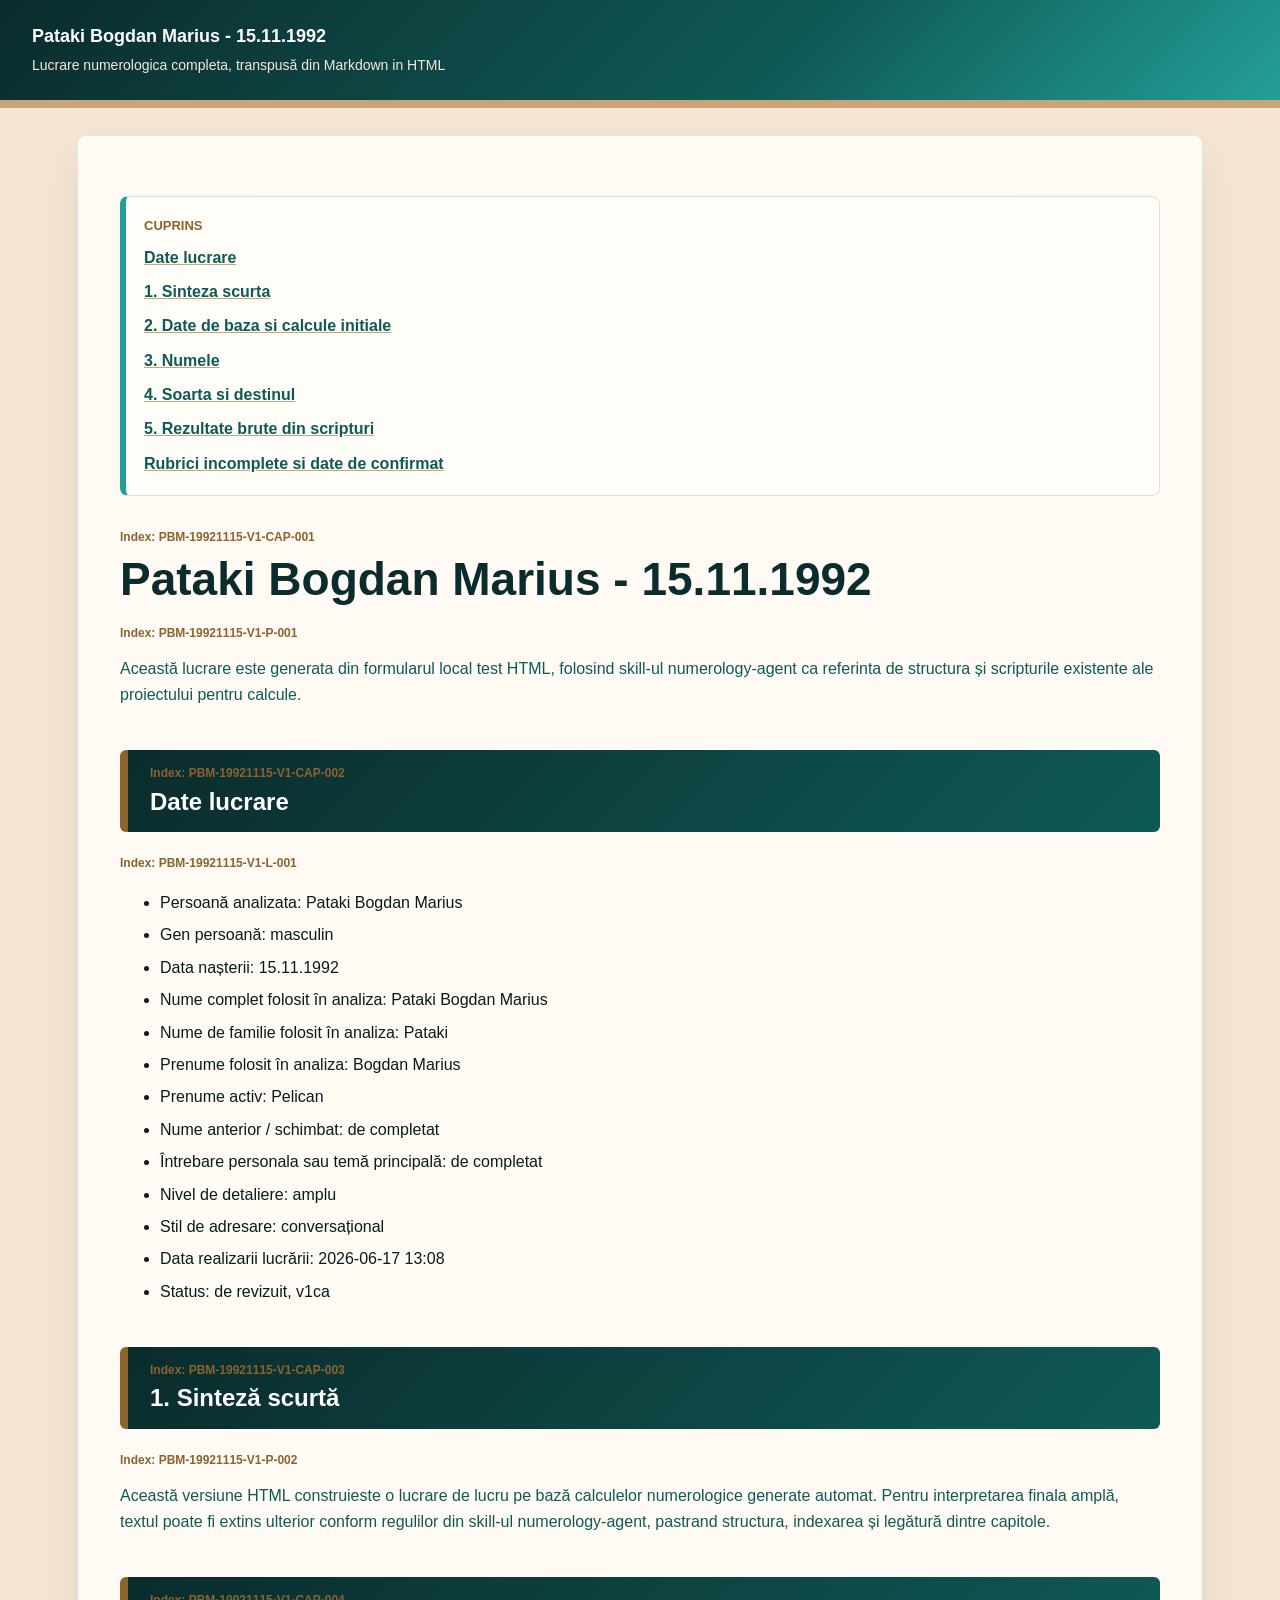
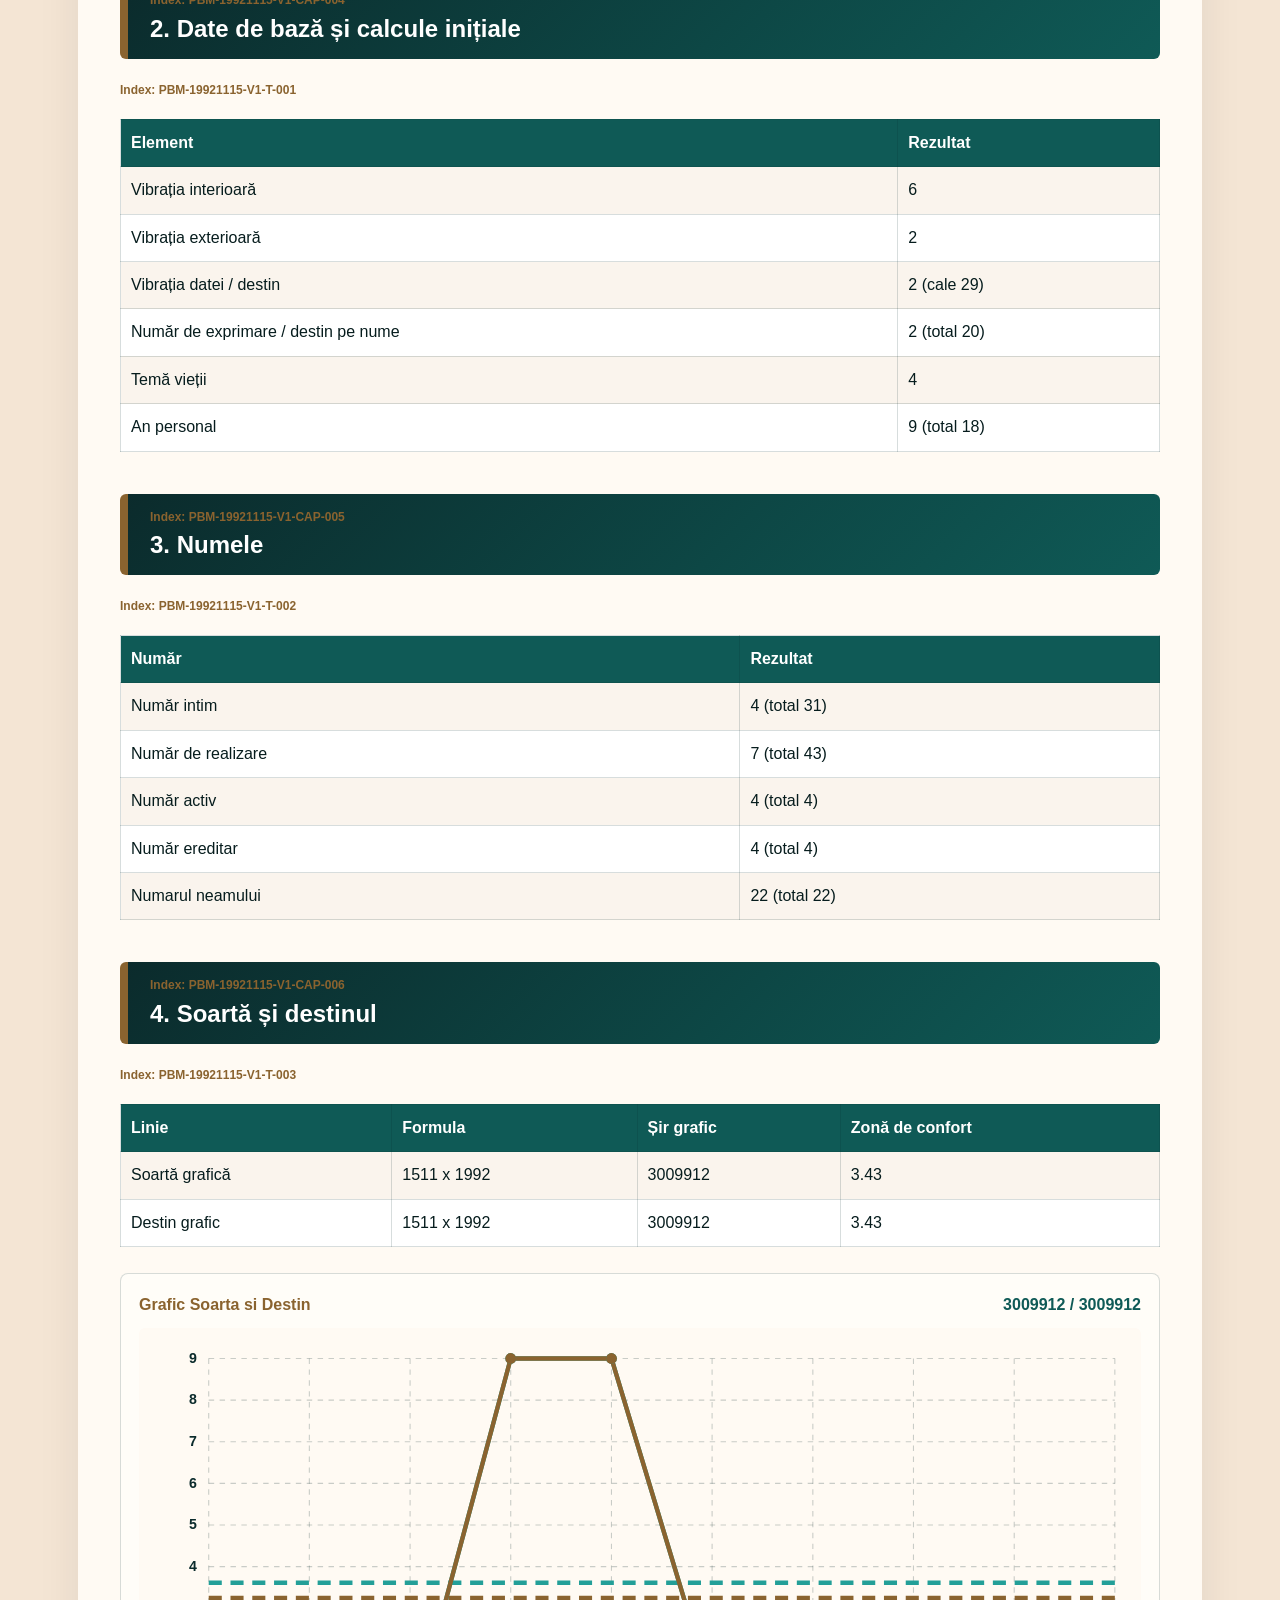
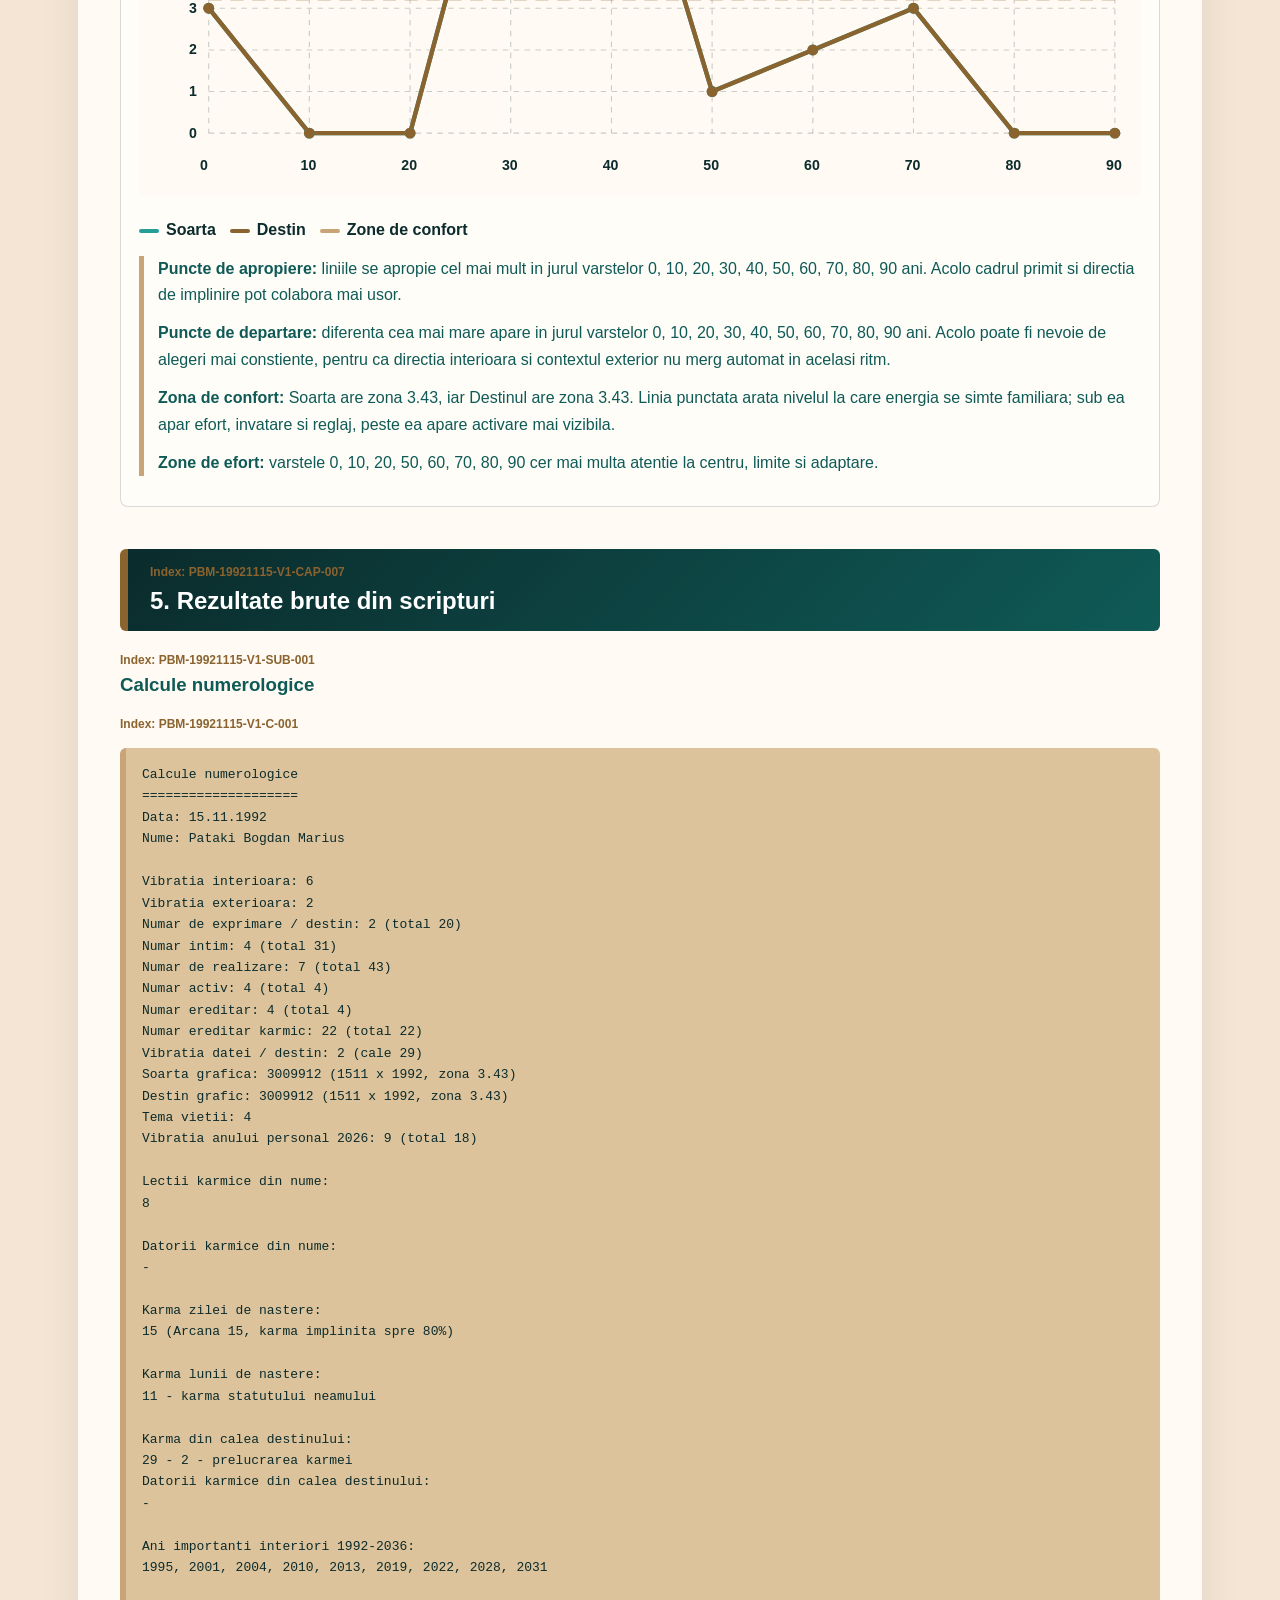
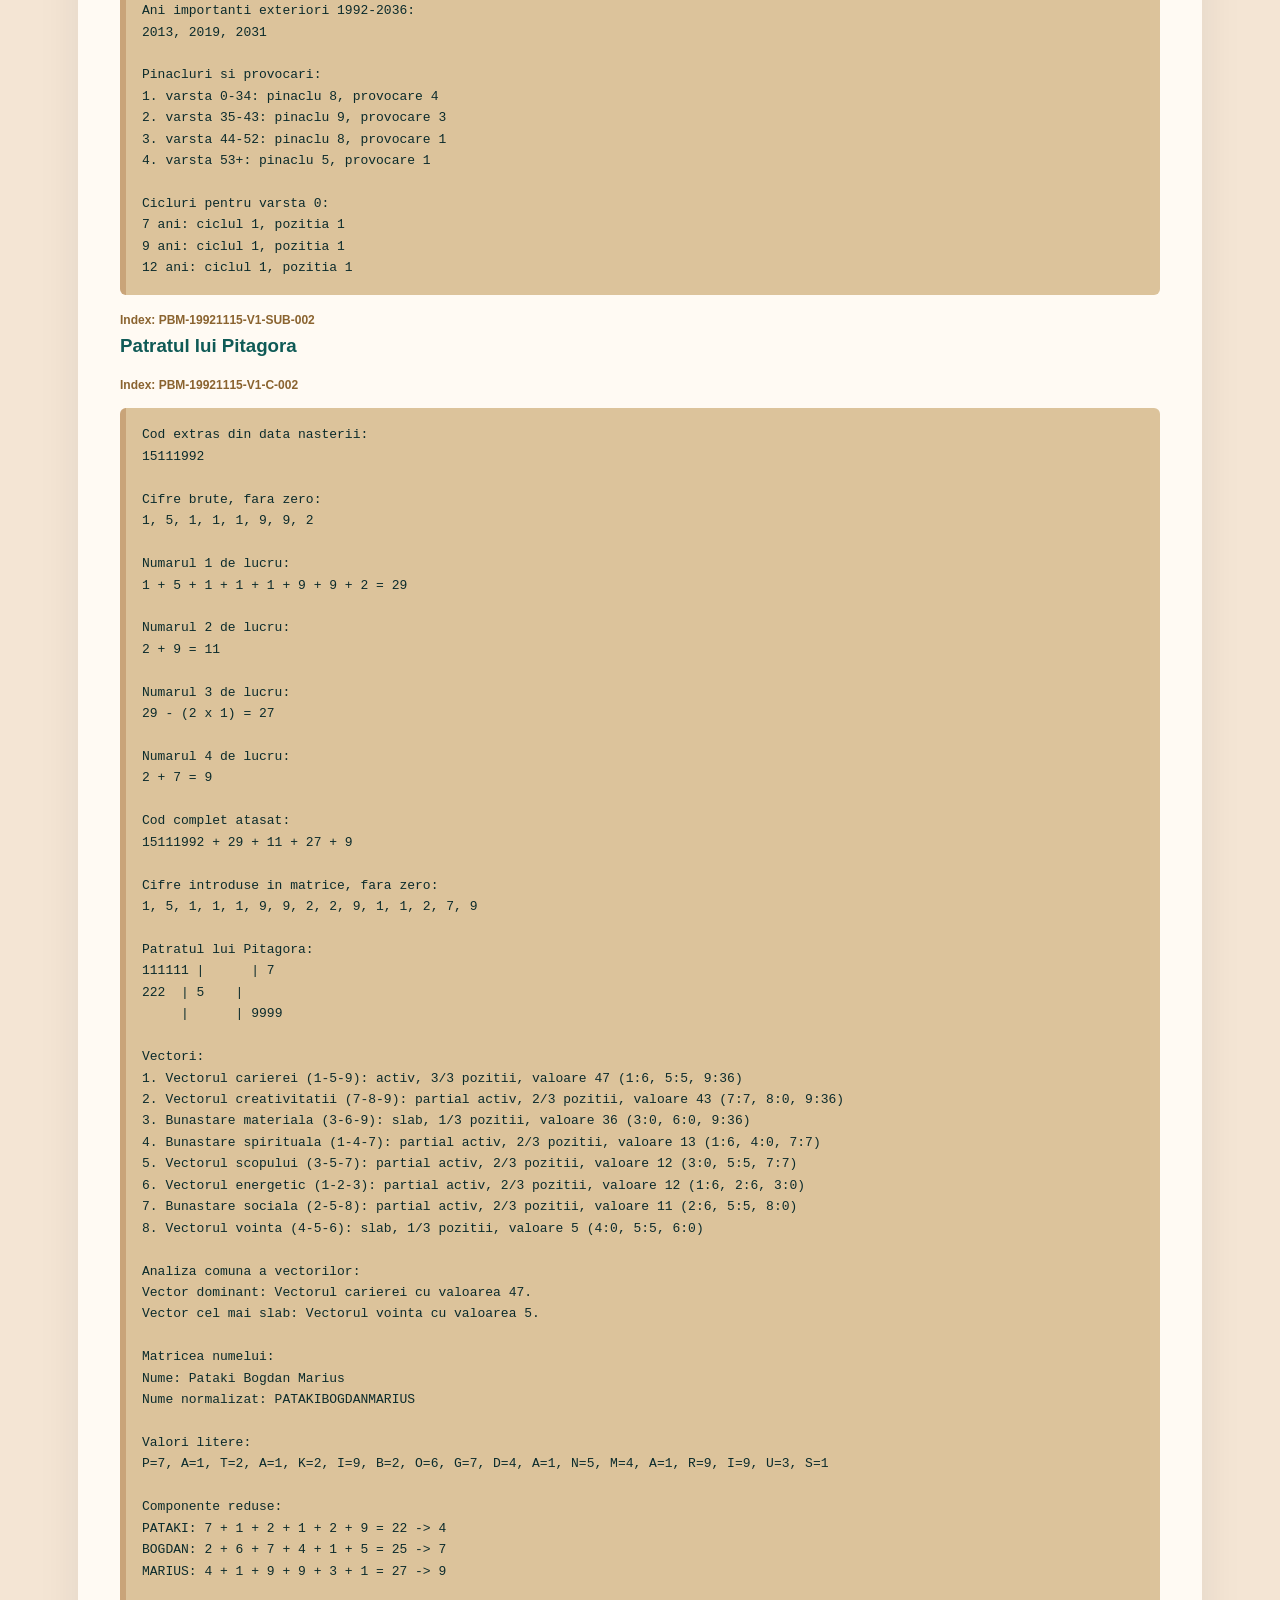
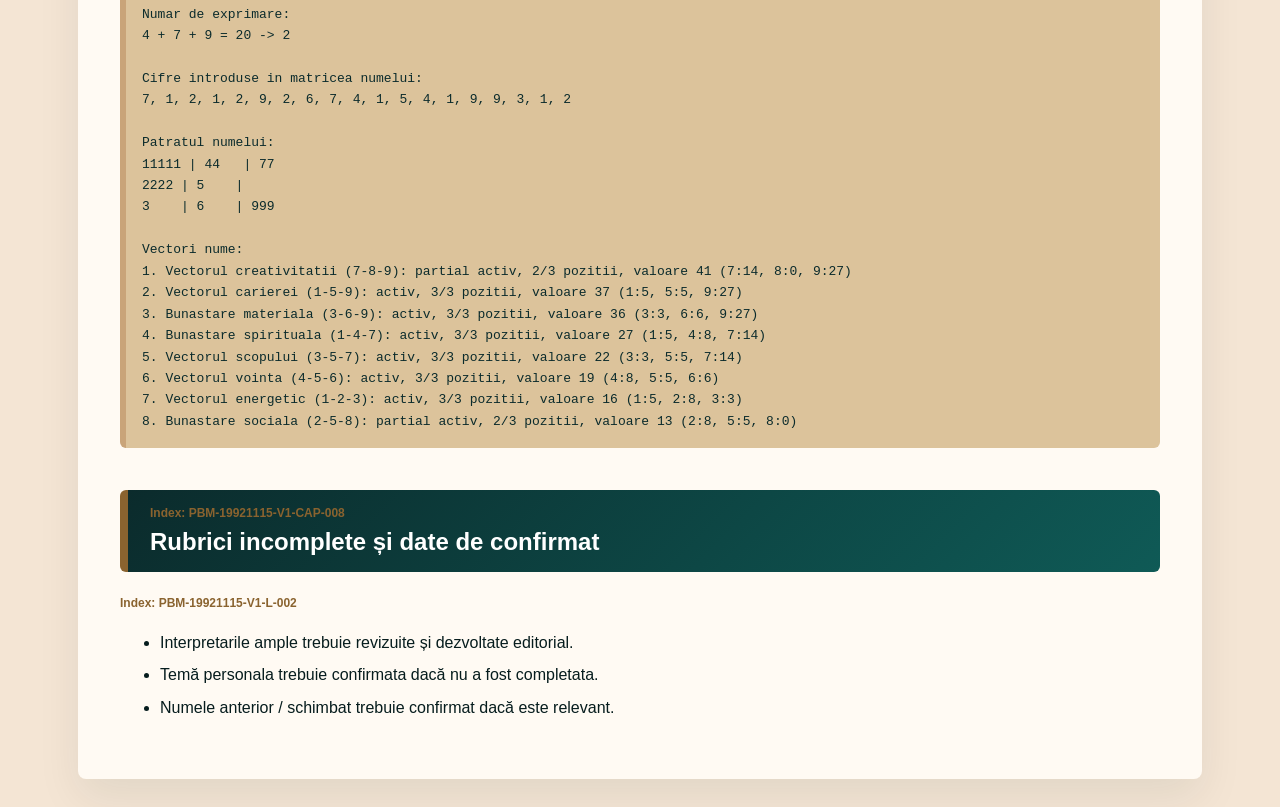
==== test HTML/output/1992-11-15-pataki-bogdan-marius.html @ 7ce996ec "Generate Pataki numerology HTML report" ====
<!doctype html>
<html lang="ro">
<head>
  <meta charset="utf-8">
  <meta name="viewport" content="width=device-width, initial-scale=1">
  <title>Pataki Bogdan Marius - 15.11.1992</title>
  <style>
    :root {
      --ink: #061c1d;
      --deep: #0b2b2c;
      --teal: #0f5a56;
      --aqua: #239f98;
      --cream: #f4e5d4;
      --paper: #fffaf3;
      --gold: #8a632f;
      --sand: #c9a479;
    }
    body {
      margin: 0;
      background: var(--cream);
      color: var(--ink);
      font-family: "Segoe UI", Arial, sans-serif;
      line-height: 1.65;
    }
    .topbar {
      background: linear-gradient(135deg, var(--deep), var(--teal) 62%, var(--aqua));
      color: white;
      padding: 22px 32px;
      border-bottom: 8px solid var(--sand);
    }
    .topbar strong {
      display: block;
      font-size: 18px;
    }
    .topbar span {
      color: #f7ead8;
      font-size: 14px;
    }
    main {
      width: 1040px;
      max-width: min(1040px, calc(100% - 32px));
      margin: 28px auto;
      background: var(--paper);
      border-radius: 8px;
      padding: clamp(20px, 4vw, 42px);
      box-shadow: 0 18px 44px rgba(11, 43, 44, 0.08);
    }
    .table-wrap {
      width: 100%;
      overflow-x: auto;
      overflow-y: hidden;
      margin: 18px 0;
      -webkit-overflow-scrolling: touch;
    }
    .toc {
      display: grid;
      grid-template-columns: 1fr;
      gap: 8px;
      margin: 18px 0 34px;
      padding: 18px;
      border: 1px solid rgba(11, 43, 44, 0.14);
      border-left: 6px solid var(--aqua);
      background: #fffdf8;
      border-radius: 8px;
    }
    .toc div {
      grid-column: 1 / -1;
      color: var(--gold);
      font-weight: 800;
      text-transform: uppercase;
      font-size: 13px;
    }
    .toc a {
      color: var(--teal);
      text-decoration-color: var(--sand);
      font-weight: 650;
    }
    h1, h2, h3 { line-height: 1.18; }
    h1, h2, h3 {
      display: grid;
      gap: 7px;
    }
    h1 {
      font-size: clamp(30px, 4vw, 46px);
      color: var(--deep);
      margin-bottom: 18px;
    }
    h2 {
      margin: 42px 0 22px;
      color: white;
      background: linear-gradient(135deg, var(--deep) 0%, #0d4745 58%, var(--teal) 100%);
      border-top: 0;
      border-left: 8px solid var(--gold);
      padding: 16px 22px;
      border-radius: 6px;
      width: 100%;
      box-sizing: border-box;
    }
    h3 { color: var(--teal); }
    .heading-index {
      color: var(--gold);
      font-size: 12px;
      font-weight: 700;
      line-height: 1.2;
    }
    p {
      margin: 12px 0;
      max-width: none;
      width: 100%;
      text-wrap: pretty;
      color: var(--teal);
    }
    code {
      background: rgba(35, 159, 152, 0.12);
      color: var(--deep);
      padding: 1px 5px;
      border-radius: 4px;
    }
    .index {
      color: var(--gold);
      font-size: 12px;
      font-weight: 700;
      margin-top: 18px;
    }
    table {
      min-width: 100%;
      border-collapse: collapse;
      margin: 0;
      background: white;
      table-layout: fixed;
    }
    th, td {
      border: 1px solid rgba(11, 43, 44, 0.16);
      padding: 10px;
      vertical-align: top;
      overflow-wrap: anywhere;
      word-break: break-word;
    }
    th {
      background: var(--teal);
      color: white;
      text-align: left;
    }
    tr:nth-child(even) td {
      background: rgba(244, 229, 212, 0.42);
    }
    pre {
      background: #dcc39b;
      color: var(--deep);
      border-left: 6px solid var(--sand);
      padding: 16px;
      border-radius: 6px;
      overflow: auto;
      white-space: pre-wrap;
    }
    .matrix-grid {
      display: grid;
      grid-template-columns: repeat(3, minmax(0, 1fr));
      gap: 6px;
      margin: 18px 0 28px;
      max-width: 420px;
    }
    .matrix-cell {
      min-height: 58px;
      border: 1px solid rgba(11, 43, 44, 0.18);
      border-radius: 6px;
      display: grid;
      overflow: hidden;
    }
    .matrix-value {
      display: grid;
      place-items: center;
      min-height: 58px;
      color: var(--deep);
      font-weight: 800;
      font-size: 17px;
      padding: 8px;
      gap: 2px;
    }
    .matrix-value span {
      font-size: 11px;
      opacity: 0.82;
    }
    .element-aer {
      background: #fffaf3;
      color: var(--deep);
    }
    .element-apa {
      background: #b8d9e7;
      color: var(--deep);
    }
    .element-pamant {
      background: #d8c1a2;
      color: var(--deep);
    }
    .element-foc {
      background: #e6b4a9;
      color: var(--deep);
    }
    .destiny-chart {
      margin: 26px 0 30px;
      padding: 18px;
      border: 1px solid rgba(11, 43, 44, 0.16);
      border-radius: 8px;
      background: #fffdf8;
    }
    .chart-heading {
      display: flex;
      justify-content: space-between;
      gap: 16px;
      color: var(--gold);
      font-weight: 800;
      margin-bottom: 10px;
    }
    .chart-heading strong {
      color: var(--teal);
    }
    .destiny-chart svg {
      width: 100%;
      height: auto;
      background: #fffaf3;
      border-radius: 6px;
    }
    .grid line {
      stroke: rgba(11, 43, 44, 0.22);
      stroke-dasharray: 5 5;
    }
    .grid text {
      fill: var(--deep);
      font-size: 13px;
      font-weight: 700;
    }
    .line {
      fill: none;
      stroke-width: 4;
      stroke-linejoin: round;
      stroke-linecap: round;
    }
    .soarta-line { stroke: var(--aqua); }
    .destin-line { stroke: var(--gold); }
    .comfort {
      fill: none;
      stroke-width: 4;
      stroke-dasharray: 12 8;
      opacity: 1;
    }
    .soarta-comfort { stroke: var(--aqua); }
    .destin-comfort { stroke: var(--gold); }
    .soarta-dot { fill: var(--aqua); }
    .destin-dot { fill: var(--gold); }
    .chart-legend {
      display: flex;
      flex-wrap: wrap;
      gap: 14px;
      margin: 12px 0;
      color: var(--deep);
      font-weight: 700;
    }
    .chart-legend i {
      display: inline-block;
      width: 20px;
      height: 4px;
      border-radius: 99px;
      margin-right: 7px;
      vertical-align: middle;
    }
    .legend-soarta { background: var(--aqua); }
    .legend-destin { background: var(--gold); }
    .legend-comfort { background: var(--sand); }
    .chart-interpretation {
      border-left: 5px solid var(--sand);
      padding-left: 14px;
    }
    li { margin: 6px 0; }
    @media (max-width: 1100px) {
      body {
        overflow-x: auto;
      }
      main {
        width: 1040px;
        max-width: none;
      }
    }
    @media print {
      body { background: white; }
      .topbar, .toc { break-inside: avoid; }
      main { box-shadow: none; margin: 0; width: auto; }
      h2, h3, table, pre { break-inside: avoid; }
    }
  </style>
</head>
<body>
  <header class="topbar">
    <strong>Pataki Bogdan Marius - 15.11.1992</strong>
    <span>Lucrare numerologica completa, transpusă din Markdown in HTML</span>
  </header>
  <main>
    <nav class="toc"><div>Cuprins</div><a href="#sectiune-1">Date lucrare</a>
<a href="#sectiune-2">1. Sinteza scurta</a>
<a href="#sectiune-3">2. Date de baza si calcule initiale</a>
<a href="#sectiune-4">3. Numele</a>
<a href="#sectiune-5">4. Soarta si destinul</a>
<a href="#sectiune-6">5. Rezultate brute din scripturi</a>
<a href="#sectiune-7">Rubrici incomplete si date de confirmat</a></nav>
    <h1><span class="heading-index">Index: PBM-19921115-V1-CAP-001</span><span>Pataki Bogdan Marius - 15.11.1992</span></h1>
<div class="index">Index: PBM-19921115-V1-P-001</div>
<p>Această lucrare este generata din formularul local test HTML, folosind skill-ul numerology-agent ca referinta de structura și scripturile existente ale proiectului pentru calcule.</p>
<h2 id="sectiune-1"><span class="heading-index">Index: PBM-19921115-V1-CAP-002</span><span>Date lucrare</span></h2>
<div class="index">Index: PBM-19921115-V1-L-001</div>
<ul>
<li>Persoană analizata: Pataki Bogdan Marius</li>
<li>Gen persoană: masculin</li>
<li>Data nașterii: 15.11.1992</li>
<li>Nume complet folosit în analiza: Pataki Bogdan Marius</li>
<li>Nume de familie folosit în analiza: Pataki</li>
<li>Prenume folosit în analiza: Bogdan Marius</li>
<li>Prenume activ: Pelican</li>
<li>Nume anterior / schimbat: de completat</li>
<li>Întrebare personala sau temă principală: de completat</li>
<li>Nivel de detaliere: amplu</li>
<li>Stil de adresare: conversațional</li>
<li>Data realizarii lucrării: 2026-06-17 13:08</li>
<li>Status: de revizuit, v1ca</li>
</ul>
<h2 id="sectiune-2"><span class="heading-index">Index: PBM-19921115-V1-CAP-003</span><span>1. Sinteză scurtă</span></h2>
<div class="index">Index: PBM-19921115-V1-P-002</div>
<p>Această versiune HTML construieste o lucrare de lucru pe bază calculelor numerologice generate automat. Pentru interpretarea finala amplă, textul poate fi extins ulterior conform regulilor din skill-ul numerology-agent, pastrand structura, indexarea și legătură dintre capitole.</p>
<h2 id="sectiune-3"><span class="heading-index">Index: PBM-19921115-V1-CAP-004</span><span>2. Date de bază și calcule inițiale</span></h2>
<div class="index">Index: PBM-19921115-V1-T-001</div>
<div class="table-wrap"><table>
<tr><th>Element</th><th>Rezultat</th></tr>
<tr><td>Vibrația interioară</td><td>6</td></tr>
<tr><td>Vibrația exterioară</td><td>2</td></tr>
<tr><td>Vibrația datei / destin</td><td>2 (cale 29)</td></tr>
<tr><td>Număr de exprimare / destin pe nume</td><td>2 (total 20)</td></tr>
<tr><td>Temă vieții</td><td>4</td></tr>
<tr><td>An personal</td><td>9 (total 18)</td></tr>
</table></div>
<h2 id="sectiune-4"><span class="heading-index">Index: PBM-19921115-V1-CAP-005</span><span>3. Numele</span></h2>
<div class="index">Index: PBM-19921115-V1-T-002</div>
<div class="table-wrap"><table>
<tr><th>Număr</th><th>Rezultat</th></tr>
<tr><td>Număr intim</td><td>4 (total 31)</td></tr>
<tr><td>Număr de realizare</td><td>7 (total 43)</td></tr>
<tr><td>Număr activ</td><td>4 (total 4)</td></tr>
<tr><td>Număr ereditar</td><td>4 (total 4)</td></tr>
<tr><td>Numarul neamului</td><td>22 (total 22)</td></tr>
</table></div>
<h2 id="sectiune-5"><span class="heading-index">Index: PBM-19921115-V1-CAP-006</span><span>4. Soartă și destinul</span></h2>
<div class="index">Index: PBM-19921115-V1-T-003</div>
<div class="table-wrap"><table>
<tr><th>Linie</th><th>Formula</th><th>Șir grafic</th><th>Zonă de confort</th></tr>
<tr><td>Soartă grafică</td><td>1511 x 1992</td><td>3009912</td><td>3.43</td></tr>
<tr><td>Destin grafic</td><td>1511 x 1992</td><td>3009912</td><td>3.43</td></tr>
</table></div>

<section class="destiny-chart">
  <div class="chart-heading">
    <span>Grafic Soarta si Destin</span>
    <strong>3009912 / 3009912</strong>
  </div>
  <svg viewBox="0 0 920 430" role="img" aria-label="Grafic Soarta si Destin">
    <g class="grid"><line x1="64" y1="372.0" x2="896" y2="372.0" /><text x="46" y="376.0">0</text><line x1="64" y1="333.8" x2="896" y2="333.8" /><text x="46" y="337.8">1</text><line x1="64" y1="295.6" x2="896" y2="295.6" /><text x="46" y="299.6">2</text><line x1="64" y1="257.3" x2="896" y2="257.3" /><text x="46" y="261.3">3</text><line x1="64" y1="219.1" x2="896" y2="219.1" /><text x="46" y="223.1">4</text><line x1="64" y1="180.9" x2="896" y2="180.9" /><text x="46" y="184.9">5</text><line x1="64" y1="142.7" x2="896" y2="142.7" /><text x="46" y="146.7">6</text><line x1="64" y1="104.4" x2="896" y2="104.4" /><text x="46" y="108.4">7</text><line x1="64" y1="66.2" x2="896" y2="66.2" /><text x="46" y="70.2">8</text><line x1="64" y1="28.0" x2="896" y2="28.0" /><text x="46" y="32.0">9</text><line x1="64.0" y1="28" x2="64.0" y2="372" /><text x="56.0" y="406">0</text><line x1="156.4" y1="28" x2="156.4" y2="372" /><text x="148.4" y="406">10</text><line x1="248.9" y1="28" x2="248.9" y2="372" /><text x="240.9" y="406">20</text><line x1="341.3" y1="28" x2="341.3" y2="372" /><text x="333.3" y="406">30</text><line x1="433.8" y1="28" x2="433.8" y2="372" /><text x="425.8" y="406">40</text><line x1="526.2" y1="28" x2="526.2" y2="372" /><text x="518.2" y="406">50</text><line x1="618.7" y1="28" x2="618.7" y2="372" /><text x="610.7" y="406">60</text><line x1="711.1" y1="28" x2="711.1" y2="372" /><text x="703.1" y="406">70</text><line x1="803.6" y1="28" x2="803.6" y2="372" /><text x="795.6" y="406">80</text><line x1="896.0" y1="28" x2="896.0" y2="372" /><text x="888.0" y="406">90</text></g>
    <polyline class="comfort soarta-comfort" points="64,233.9 896,233.9" />
    <polyline class="comfort destin-comfort" points="64,247.9 896,247.9" />
    <polyline class="line soarta-line" points="64.0,257.3 156.4,372.0 248.9,372.0 341.3,28.0 433.8,28.0 526.2,333.8 618.7,295.6 711.1,257.3 803.6,372.0 896.0,372.0" />
    <polyline class="line destin-line" points="64.0,257.3 156.4,372.0 248.9,372.0 341.3,28.0 433.8,28.0 526.2,333.8 618.7,295.6 711.1,257.3 803.6,372.0 896.0,372.0" />
    <circle class="soarta-dot" cx="64.0" cy="257.3" r="5" />
<circle class="soarta-dot" cx="156.4" cy="372.0" r="5" />
<circle class="soarta-dot" cx="248.9" cy="372.0" r="5" />
<circle class="soarta-dot" cx="341.3" cy="28.0" r="5" />
<circle class="soarta-dot" cx="433.8" cy="28.0" r="5" />
<circle class="soarta-dot" cx="526.2" cy="333.8" r="5" />
<circle class="soarta-dot" cx="618.7" cy="295.6" r="5" />
<circle class="soarta-dot" cx="711.1" cy="257.3" r="5" />
<circle class="soarta-dot" cx="803.6" cy="372.0" r="5" />
<circle class="soarta-dot" cx="896.0" cy="372.0" r="5" />
    <circle class="destin-dot" cx="64.0" cy="257.3" r="5" />
<circle class="destin-dot" cx="156.4" cy="372.0" r="5" />
<circle class="destin-dot" cx="248.9" cy="372.0" r="5" />
<circle class="destin-dot" cx="341.3" cy="28.0" r="5" />
<circle class="destin-dot" cx="433.8" cy="28.0" r="5" />
<circle class="destin-dot" cx="526.2" cy="333.8" r="5" />
<circle class="destin-dot" cx="618.7" cy="295.6" r="5" />
<circle class="destin-dot" cx="711.1" cy="257.3" r="5" />
<circle class="destin-dot" cx="803.6" cy="372.0" r="5" />
<circle class="destin-dot" cx="896.0" cy="372.0" r="5" />
  </svg>
  <div class="chart-legend">
    <span><i class="legend-soarta"></i>Soarta</span>
    <span><i class="legend-destin"></i>Destin</span>
    <span><i class="legend-comfort"></i>Zone de confort</span>
  </div>
  <div class="chart-interpretation">
    <p><strong>Puncte de apropiere:</strong> liniile se apropie cel mai mult in jurul varstelor 0, 10, 20, 30, 40, 50, 60, 70, 80, 90 ani. Acolo cadrul primit si directia de implinire pot colabora mai usor.</p>
    <p><strong>Puncte de departare:</strong> diferenta cea mai mare apare in jurul varstelor 0, 10, 20, 30, 40, 50, 60, 70, 80, 90 ani. Acolo poate fi nevoie de alegeri mai constiente, pentru ca directia interioara si contextul exterior nu merg automat in acelasi ritm.</p>
    <p><strong>Zona de confort:</strong> Soarta are zona 3.43, iar Destinul are zona 3.43. Linia punctata arata nivelul la care energia se simte familiara; sub ea apar efort, invatare si reglaj, peste ea apare activare mai vizibila.</p>
    <p><strong>Zone de efort:</strong> varstele 0, 10, 20, 50, 60, 70, 80, 90 cer mai multa atentie la centru, limite si adaptare.</p>
  </div>
</section>

<h2 id="sectiune-6"><span class="heading-index">Index: PBM-19921115-V1-CAP-007</span><span>5. Rezultate brute din scripturi</span></h2>
<h3><span class="heading-index">Index: PBM-19921115-V1-SUB-001</span><span>Calcule numerologice</span></h3>
<div class="index">Index: PBM-19921115-V1-C-001</div>
<pre>Calcule numerologice
====================
Data: 15.11.1992
Nume: Pataki Bogdan Marius

Vibratia interioara: 6
Vibratia exterioara: 2
Numar de exprimare / destin: 2 (total 20)
Numar intim: 4 (total 31)
Numar de realizare: 7 (total 43)
Numar activ: 4 (total 4)
Numar ereditar: 4 (total 4)
Numar ereditar karmic: 22 (total 22)
Vibratia datei / destin: 2 (cale 29)
Soarta grafica: 3009912 (1511 x 1992, zona 3.43)
Destin grafic: 3009912 (1511 x 1992, zona 3.43)
Tema vietii: 4
Vibratia anului personal 2026: 9 (total 18)

Lectii karmice din nume:
8

Datorii karmice din nume:
-

Karma zilei de nastere:
15 (Arcana 15, karma implinita spre 80%)

Karma lunii de nastere:
11 - karma statutului neamului

Karma din calea destinului:
29 - 2 - prelucrarea karmei
Datorii karmice din calea destinului:
-

Ani importanti interiori 1992-2036:
1995, 2001, 2004, 2010, 2013, 2019, 2022, 2028, 2031

Ani importanti exteriori 1992-2036:
2013, 2019, 2031

Pinacluri si provocari:
1. varsta 0-34: pinaclu 8, provocare 4
2. varsta 35-43: pinaclu 9, provocare 3
3. varsta 44-52: pinaclu 8, provocare 1
4. varsta 53+: pinaclu 5, provocare 1

Cicluri pentru varsta 0:
7 ani: ciclul 1, pozitia 1
9 ani: ciclul 1, pozitia 1
12 ani: ciclul 1, pozitia 1</pre>
<h3><span class="heading-index">Index: PBM-19921115-V1-SUB-002</span><span>Patratul lui Pitagora</span></h3>
<div class="index">Index: PBM-19921115-V1-C-002</div>
<pre>Cod extras din data nasterii:
15111992

Cifre brute, fara zero:
1, 5, 1, 1, 1, 9, 9, 2

Numarul 1 de lucru:
1 + 5 + 1 + 1 + 1 + 9 + 9 + 2 = 29

Numarul 2 de lucru:
2 + 9 = 11

Numarul 3 de lucru:
29 - (2 x 1) = 27

Numarul 4 de lucru:
2 + 7 = 9

Cod complet atasat:
15111992 + 29 + 11 + 27 + 9

Cifre introduse in matrice, fara zero:
1, 5, 1, 1, 1, 9, 9, 2, 2, 9, 1, 1, 2, 7, 9

Patratul lui Pitagora:
111111 |      | 7
222  | 5    |
     |      | 9999

Vectori:
1. Vectorul carierei (1-5-9): activ, 3/3 pozitii, valoare 47 (1:6, 5:5, 9:36)
2. Vectorul creativitatii (7-8-9): partial activ, 2/3 pozitii, valoare 43 (7:7, 8:0, 9:36)
3. Bunastare materiala (3-6-9): slab, 1/3 pozitii, valoare 36 (3:0, 6:0, 9:36)
4. Bunastare spirituala (1-4-7): partial activ, 2/3 pozitii, valoare 13 (1:6, 4:0, 7:7)
5. Vectorul scopului (3-5-7): partial activ, 2/3 pozitii, valoare 12 (3:0, 5:5, 7:7)
6. Vectorul energetic (1-2-3): partial activ, 2/3 pozitii, valoare 12 (1:6, 2:6, 3:0)
7. Bunastare sociala (2-5-8): partial activ, 2/3 pozitii, valoare 11 (2:6, 5:5, 8:0)
8. Vectorul vointa (4-5-6): slab, 1/3 pozitii, valoare 5 (4:0, 5:5, 6:0)

Analiza comuna a vectorilor:
Vector dominant: Vectorul carierei cu valoarea 47.
Vector cel mai slab: Vectorul vointa cu valoarea 5.

Matricea numelui:
Nume: Pataki Bogdan Marius
Nume normalizat: PATAKIBOGDANMARIUS

Valori litere:
P=7, A=1, T=2, A=1, K=2, I=9, B=2, O=6, G=7, D=4, A=1, N=5, M=4, A=1, R=9, I=9, U=3, S=1

Componente reduse:
PATAKI: 7 + 1 + 2 + 1 + 2 + 9 = 22 -&gt; 4
BOGDAN: 2 + 6 + 7 + 4 + 1 + 5 = 25 -&gt; 7
MARIUS: 4 + 1 + 9 + 9 + 3 + 1 = 27 -&gt; 9

Numar de exprimare:
4 + 7 + 9 = 20 -&gt; 2

Cifre introduse in matricea numelui:
7, 1, 2, 1, 2, 9, 2, 6, 7, 4, 1, 5, 4, 1, 9, 9, 3, 1, 2

Patratul numelui:
11111 | 44   | 77
2222 | 5    |
3    | 6    | 999

Vectori nume:
1. Vectorul creativitatii (7-8-9): partial activ, 2/3 pozitii, valoare 41 (7:14, 8:0, 9:27)
2. Vectorul carierei (1-5-9): activ, 3/3 pozitii, valoare 37 (1:5, 5:5, 9:27)
3. Bunastare materiala (3-6-9): activ, 3/3 pozitii, valoare 36 (3:3, 6:6, 9:27)
4. Bunastare spirituala (1-4-7): activ, 3/3 pozitii, valoare 27 (1:5, 4:8, 7:14)
5. Vectorul scopului (3-5-7): activ, 3/3 pozitii, valoare 22 (3:3, 5:5, 7:14)
6. Vectorul vointa (4-5-6): activ, 3/3 pozitii, valoare 19 (4:8, 5:5, 6:6)
7. Vectorul energetic (1-2-3): activ, 3/3 pozitii, valoare 16 (1:5, 2:8, 3:3)
8. Bunastare sociala (2-5-8): partial activ, 2/3 pozitii, valoare 13 (2:8, 5:5, 8:0)</pre>
<h2 id="sectiune-7"><span class="heading-index">Index: PBM-19921115-V1-CAP-008</span><span>Rubrici incomplete și date de confirmat</span></h2>
<div class="index">Index: PBM-19921115-V1-L-002</div>
<ul>
<li>Interpretarile ample trebuie revizuite și dezvoltate editorial.</li>
<li>Temă personala trebuie confirmata dacă nu a fost completata.</li>
<li>Numele anterior / schimbat trebuie confirmat dacă este relevant.</li>
</ul>
  </main>
</body>
</html>
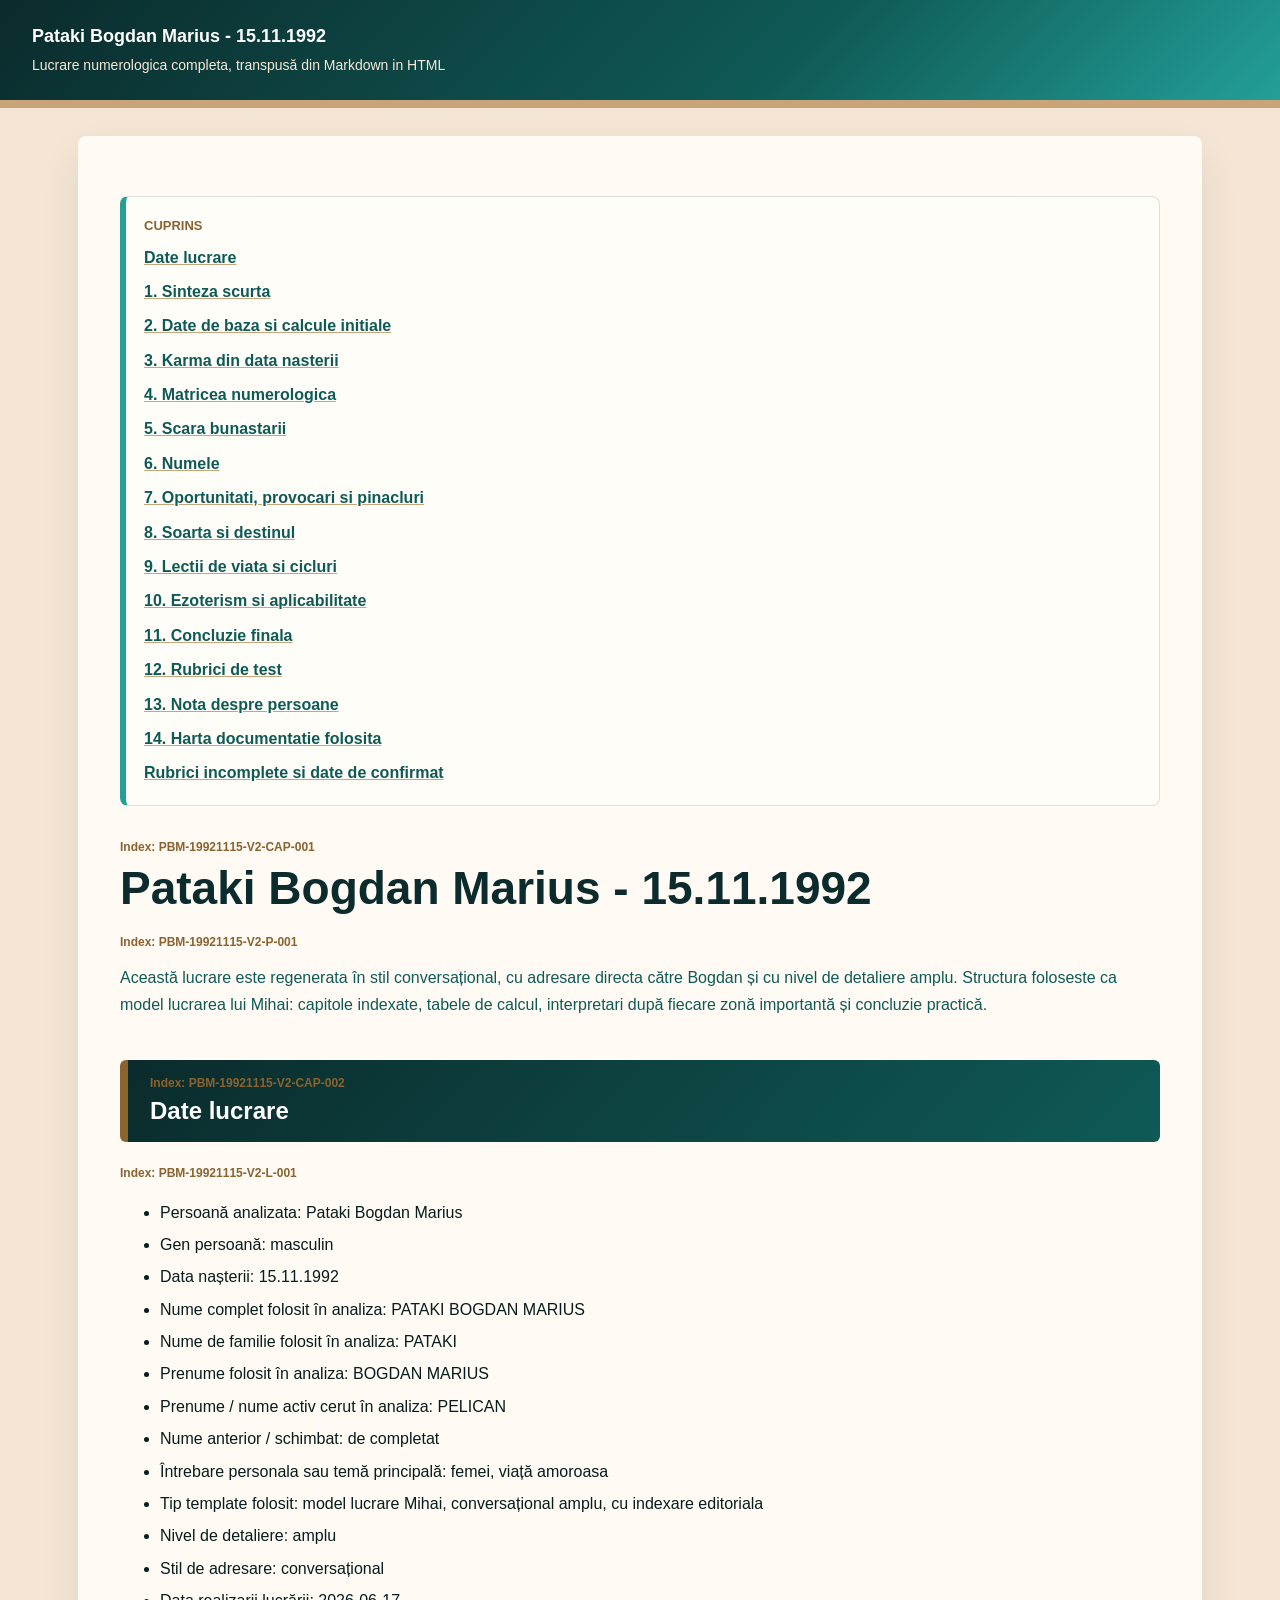
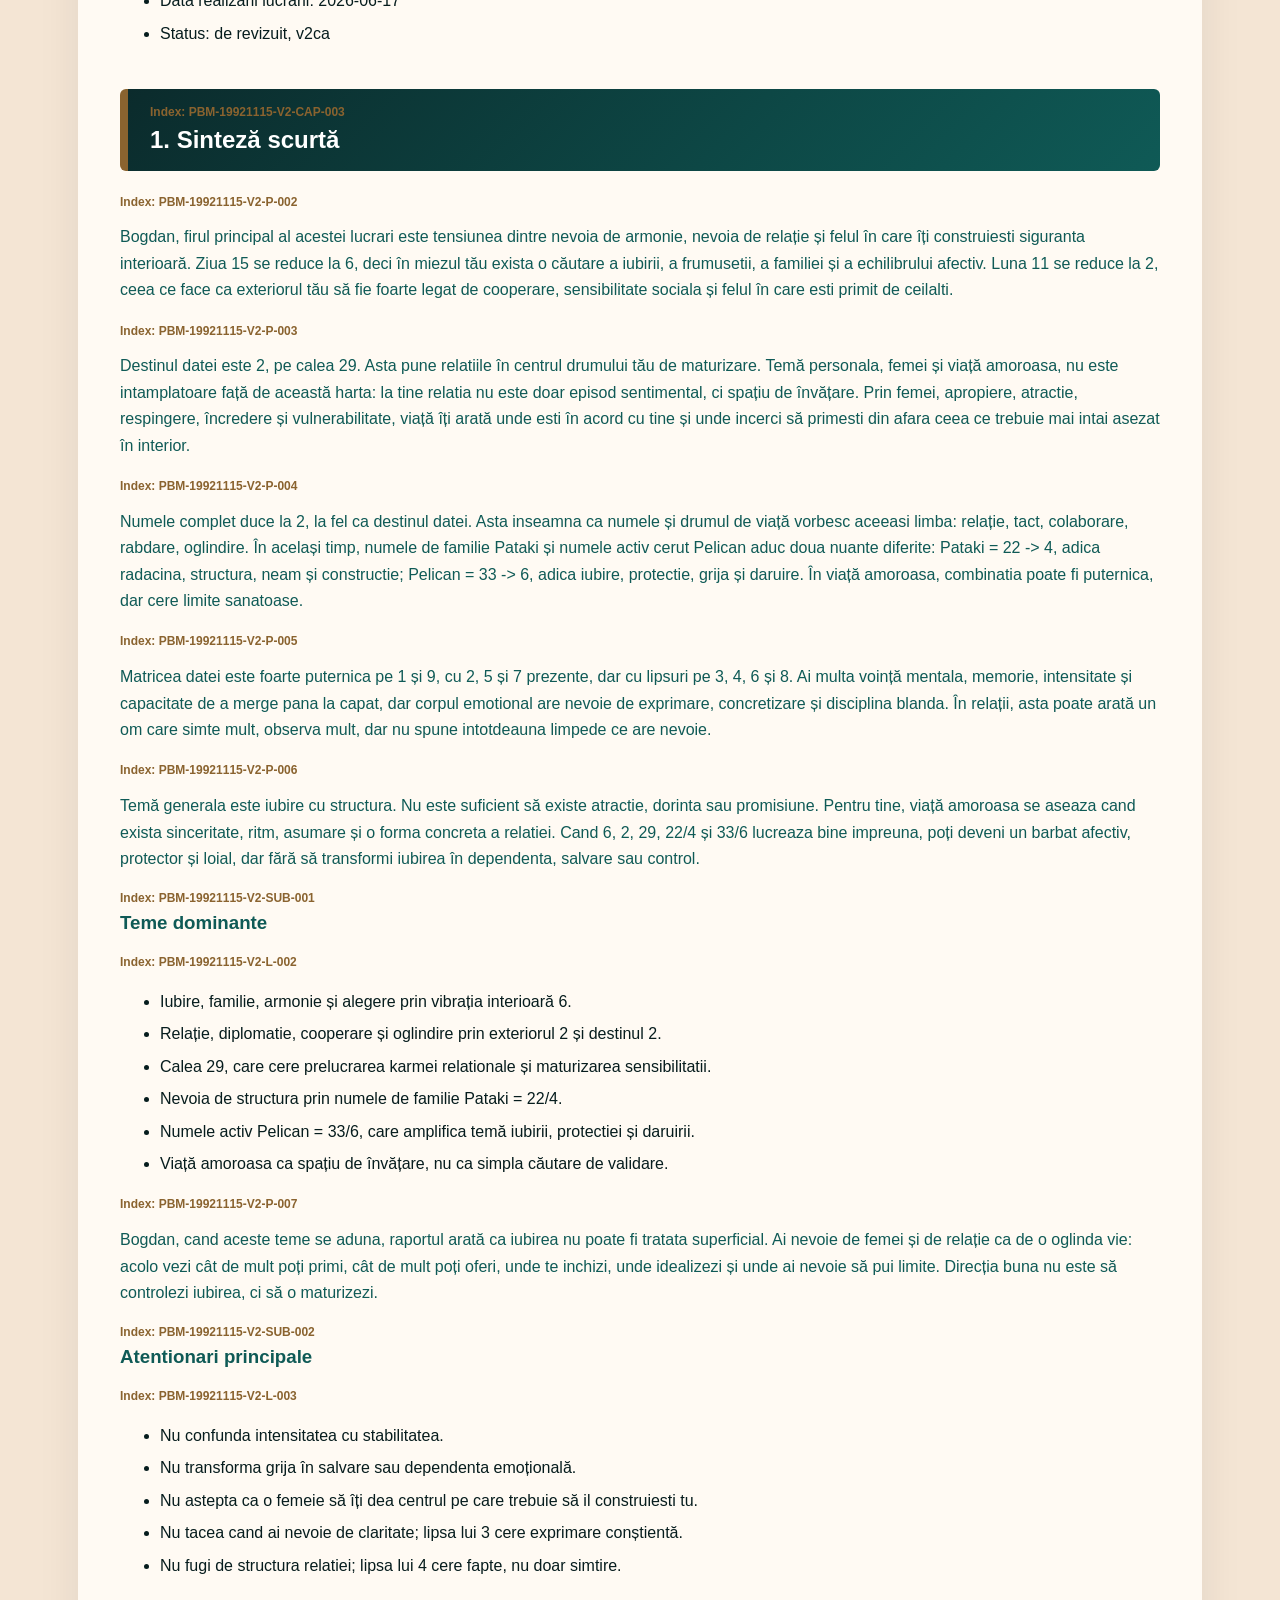
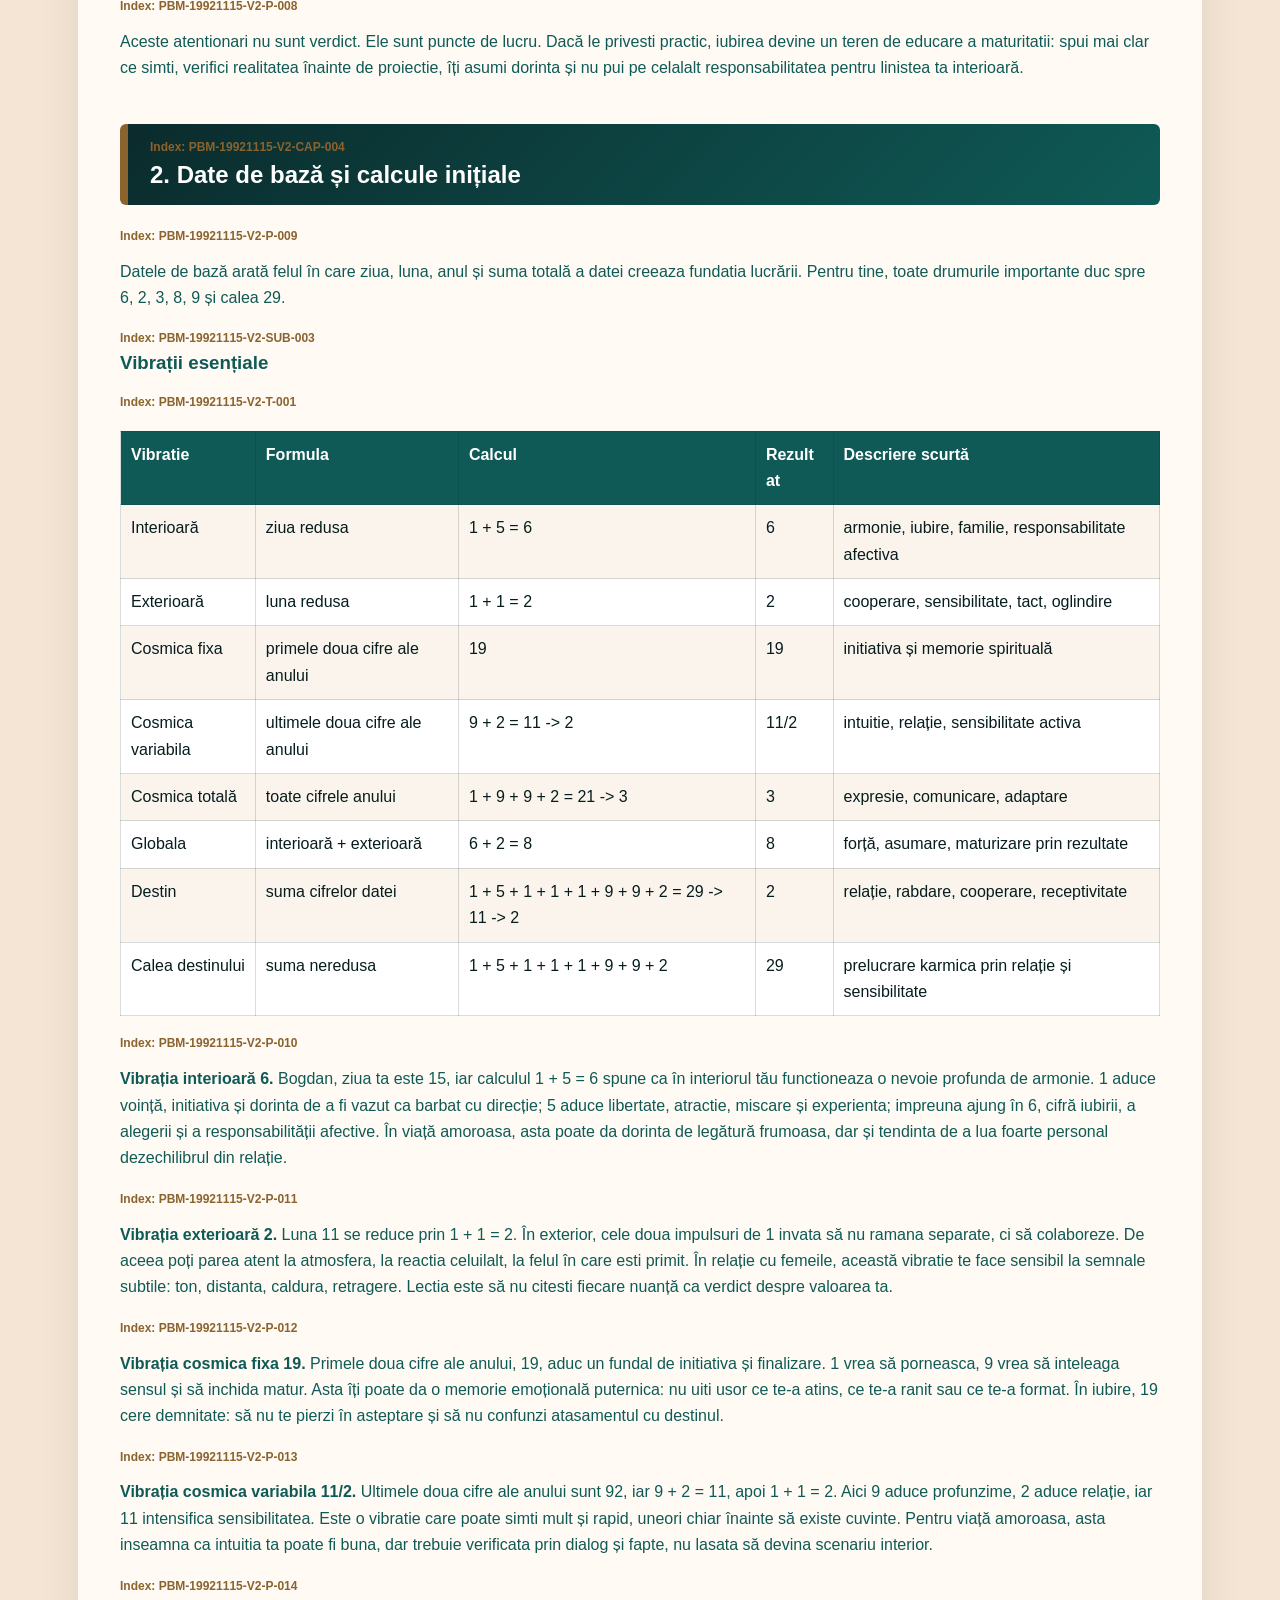
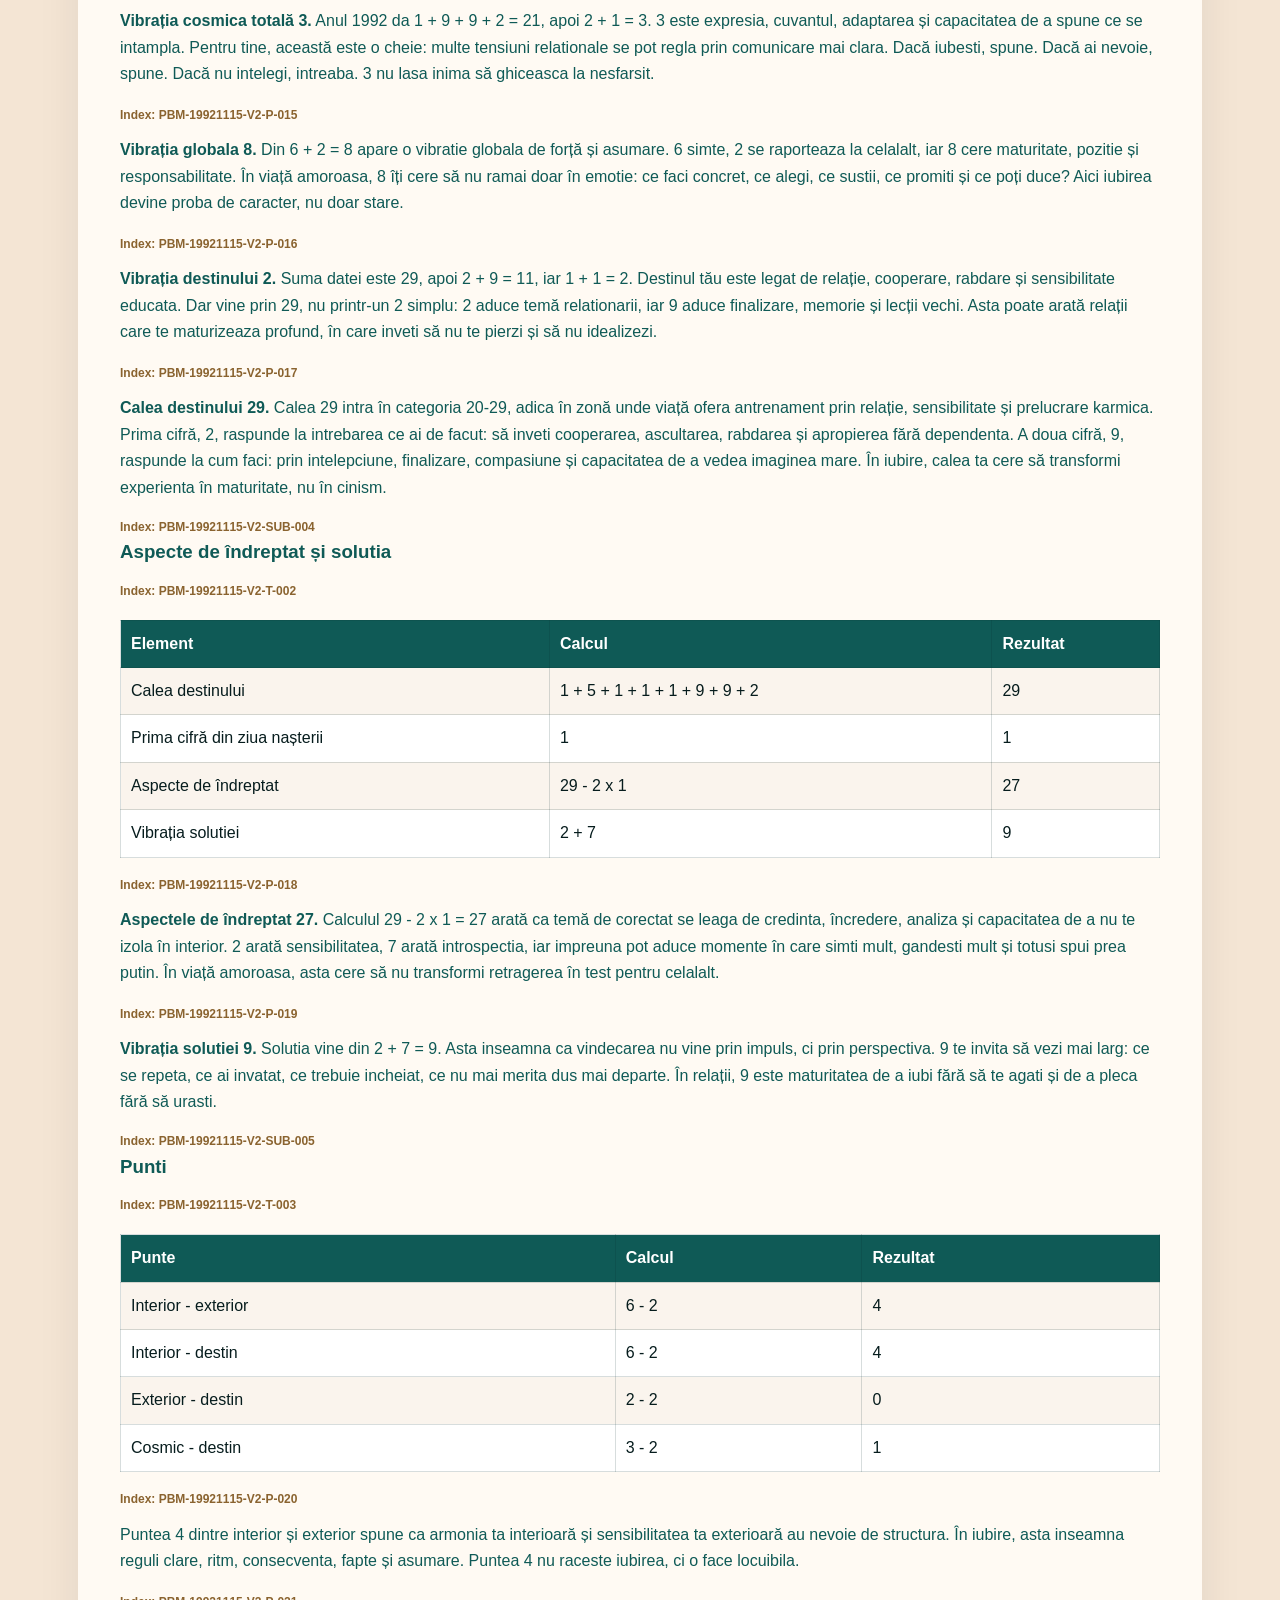
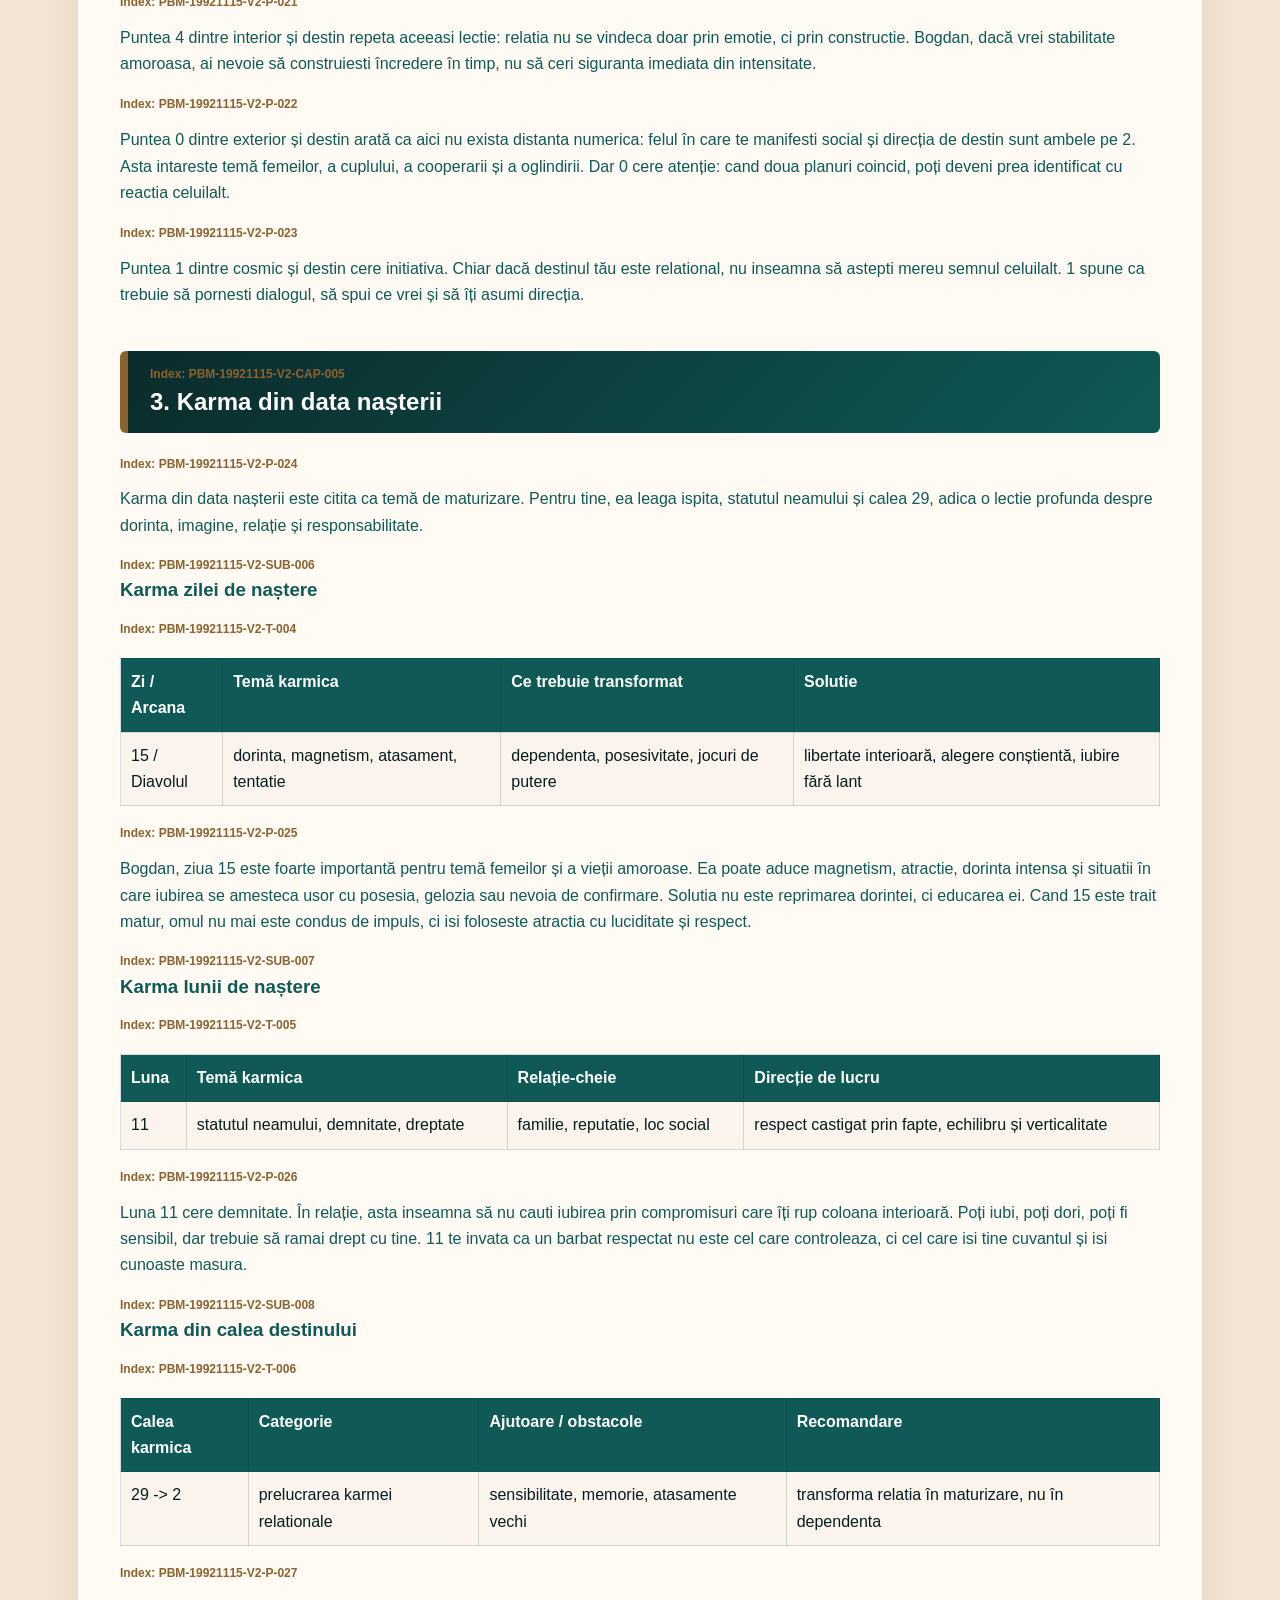
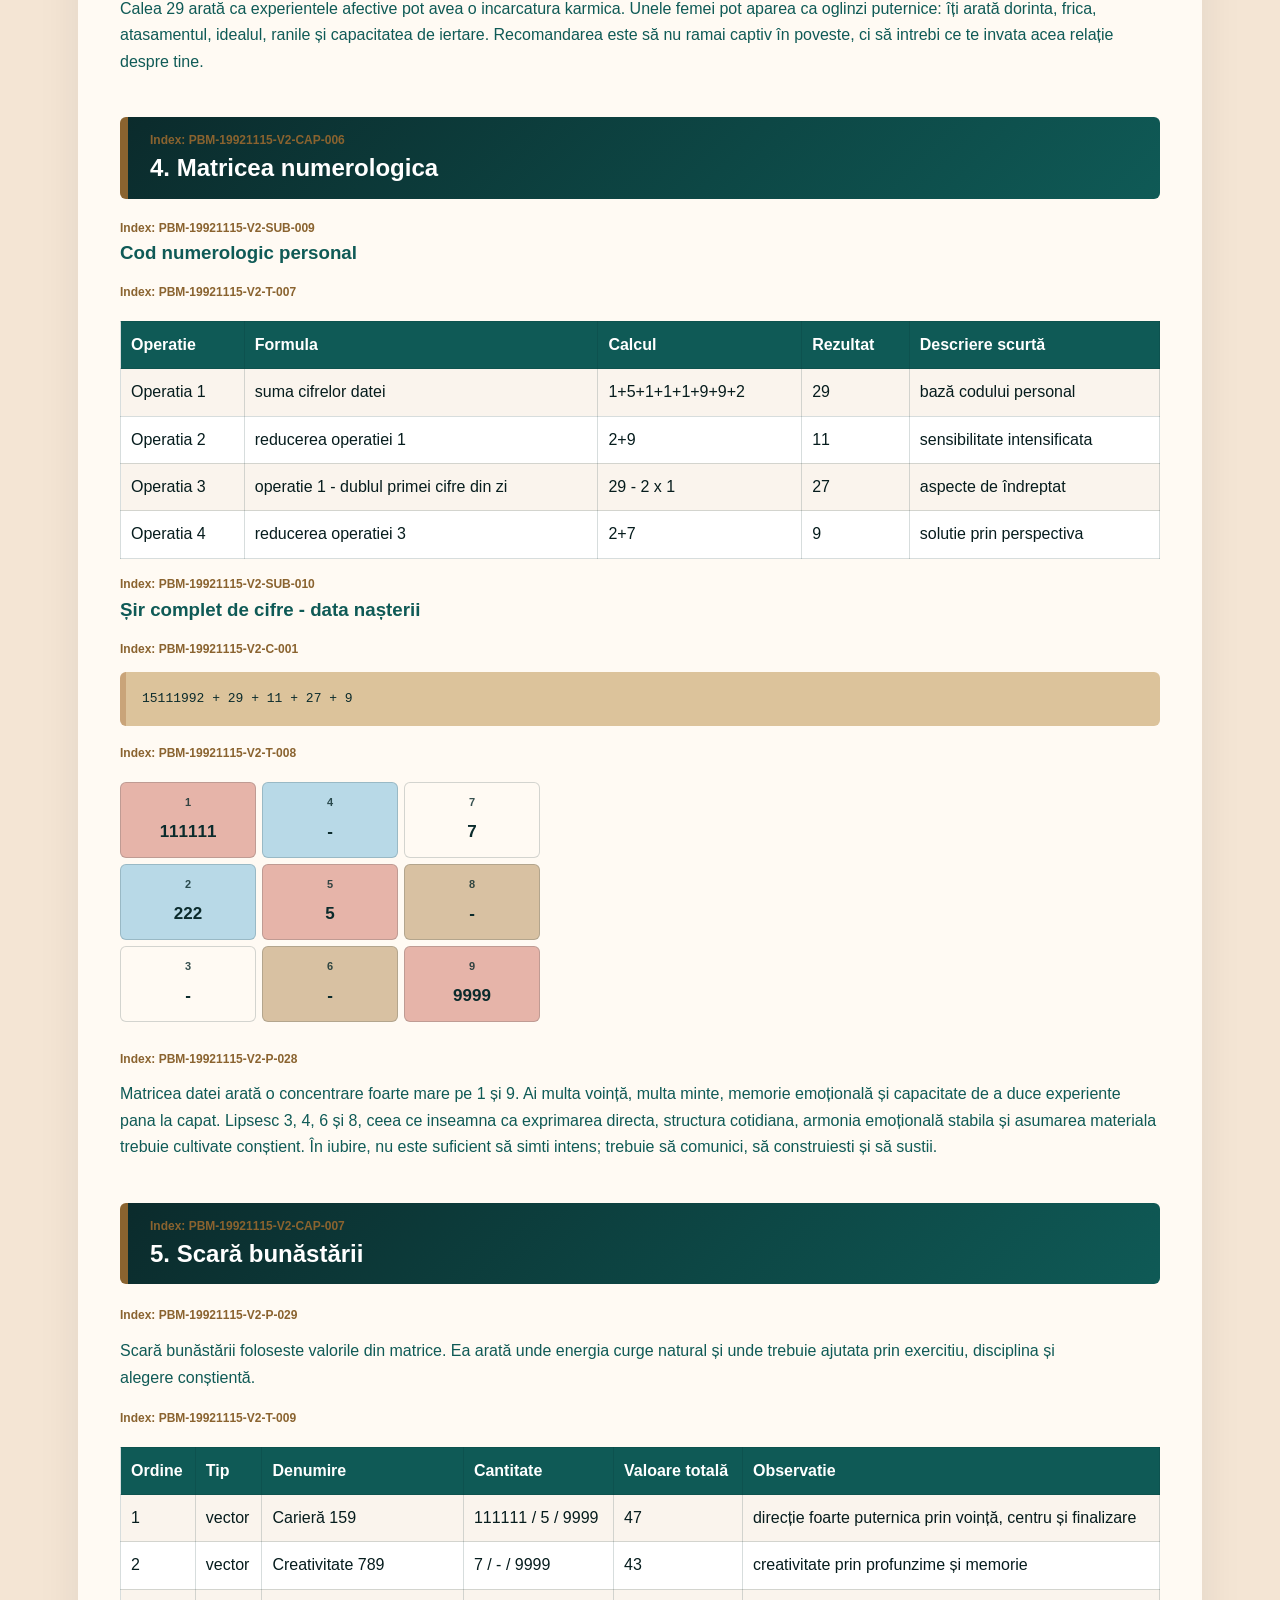
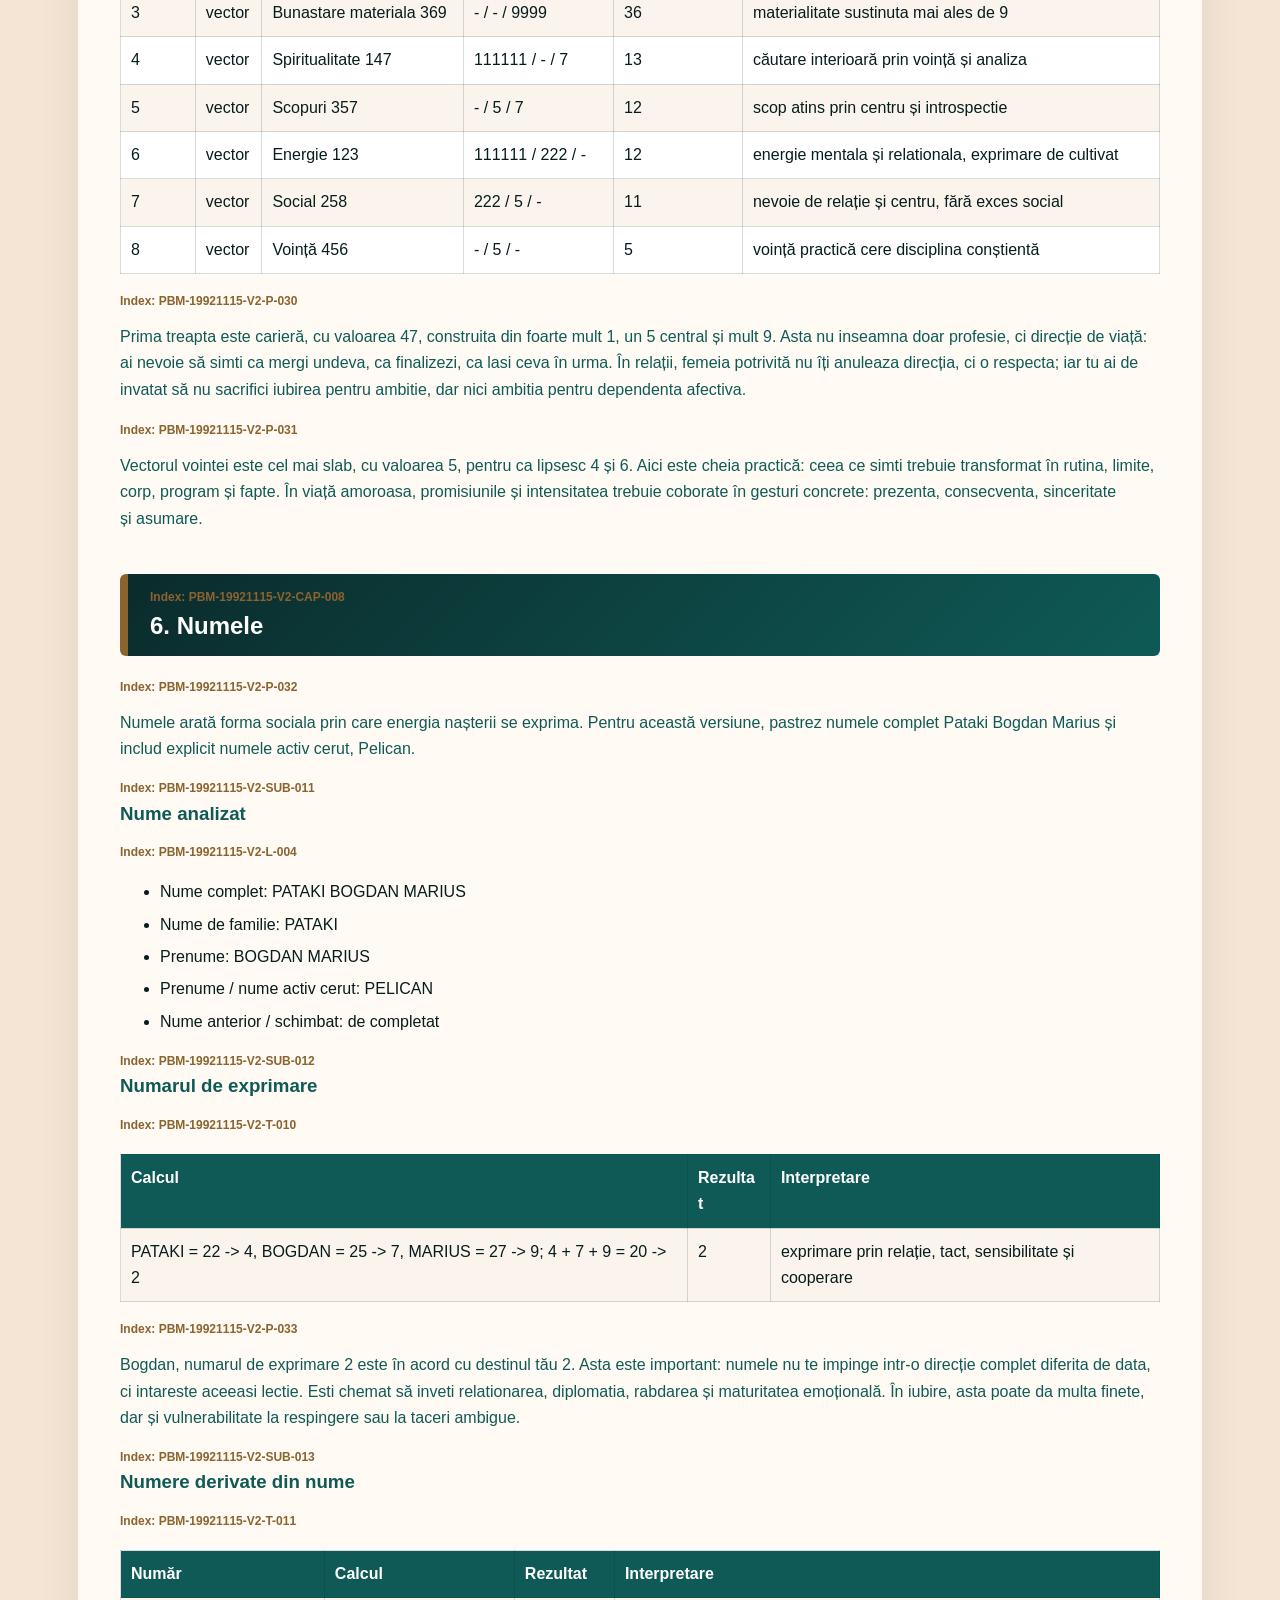
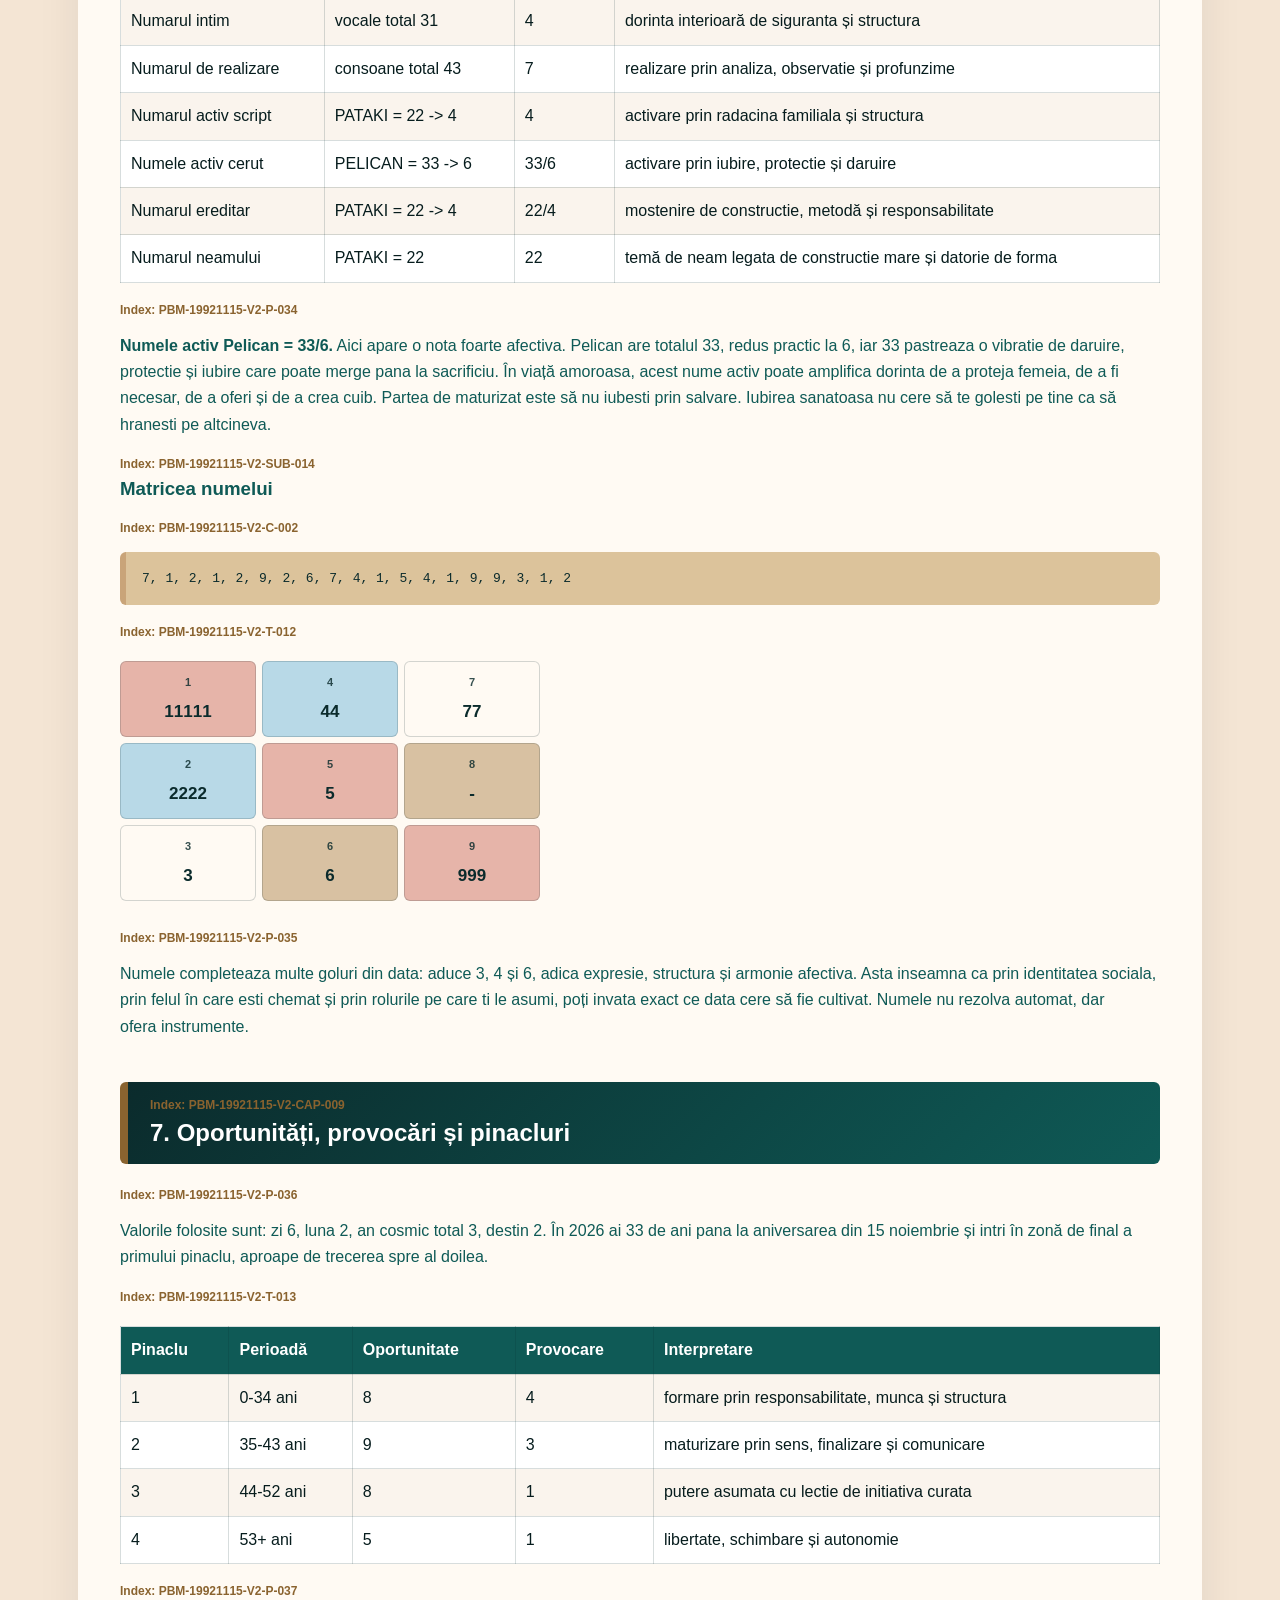
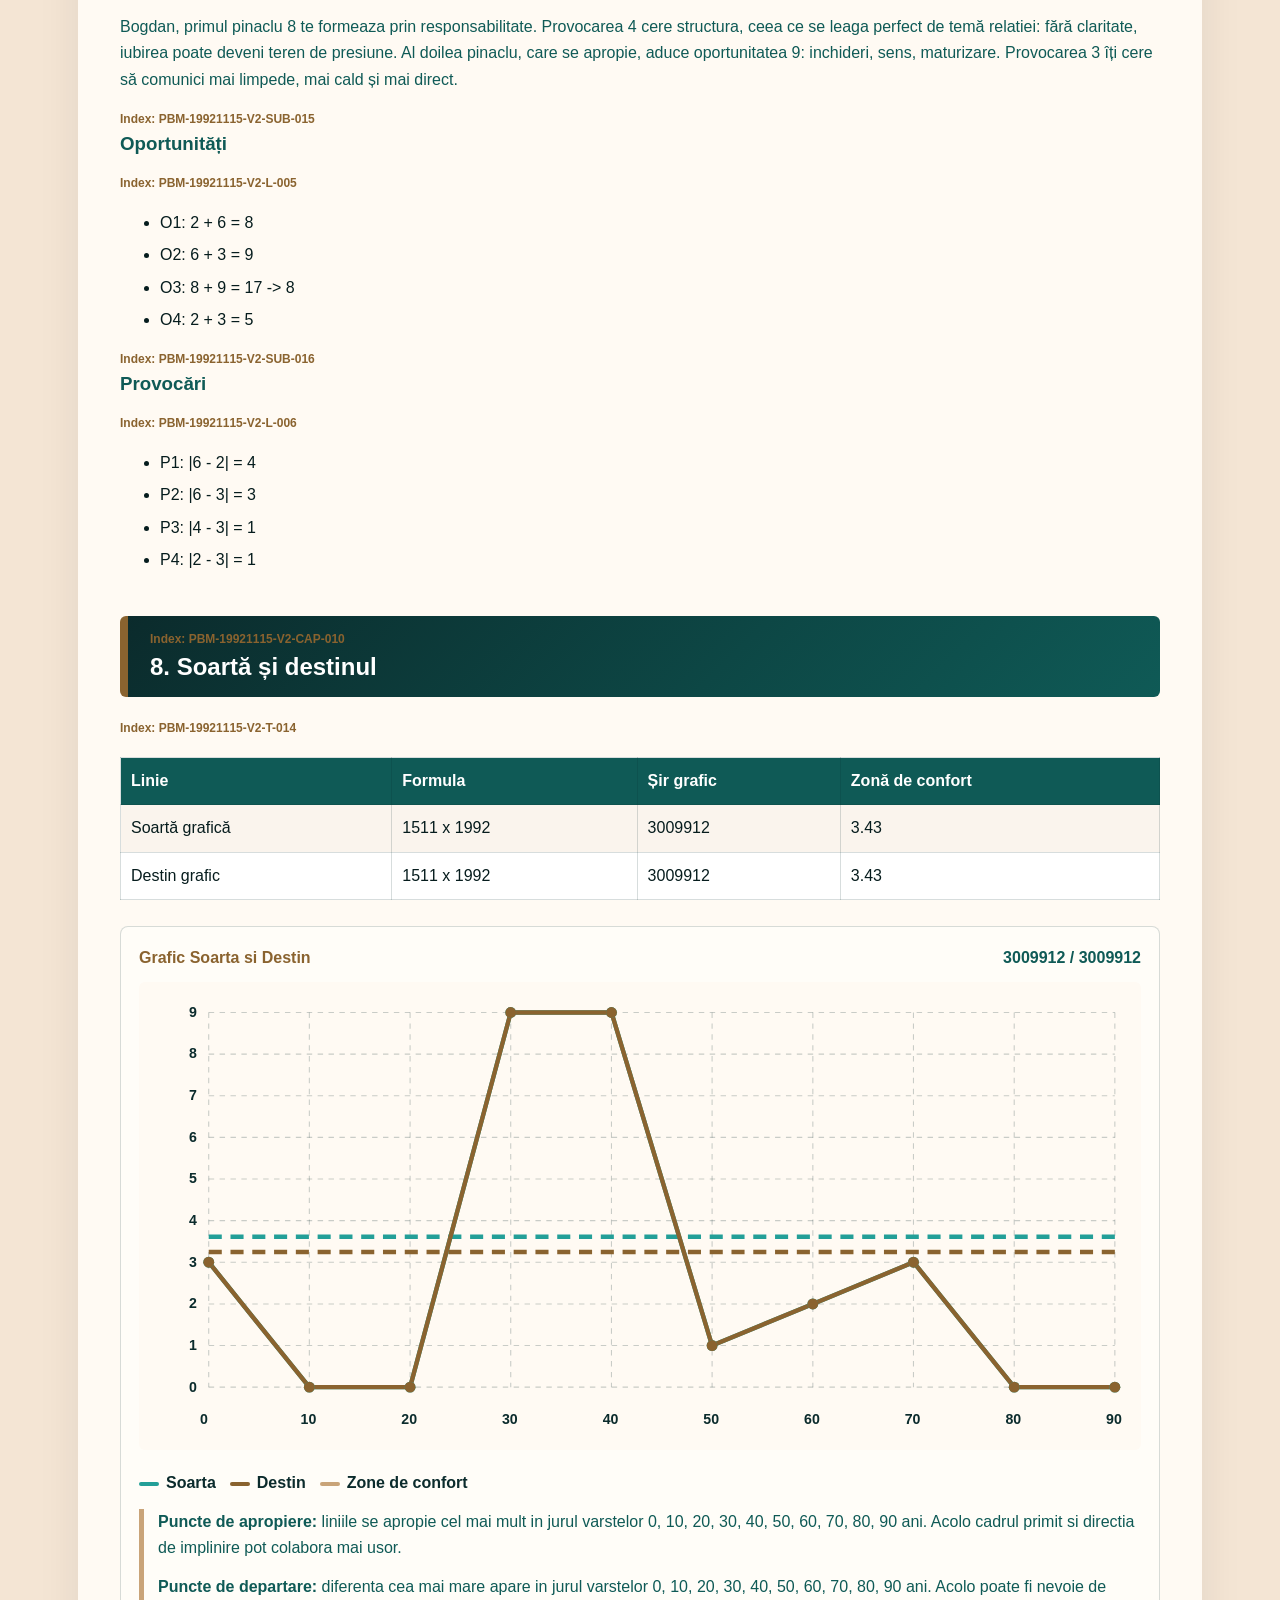
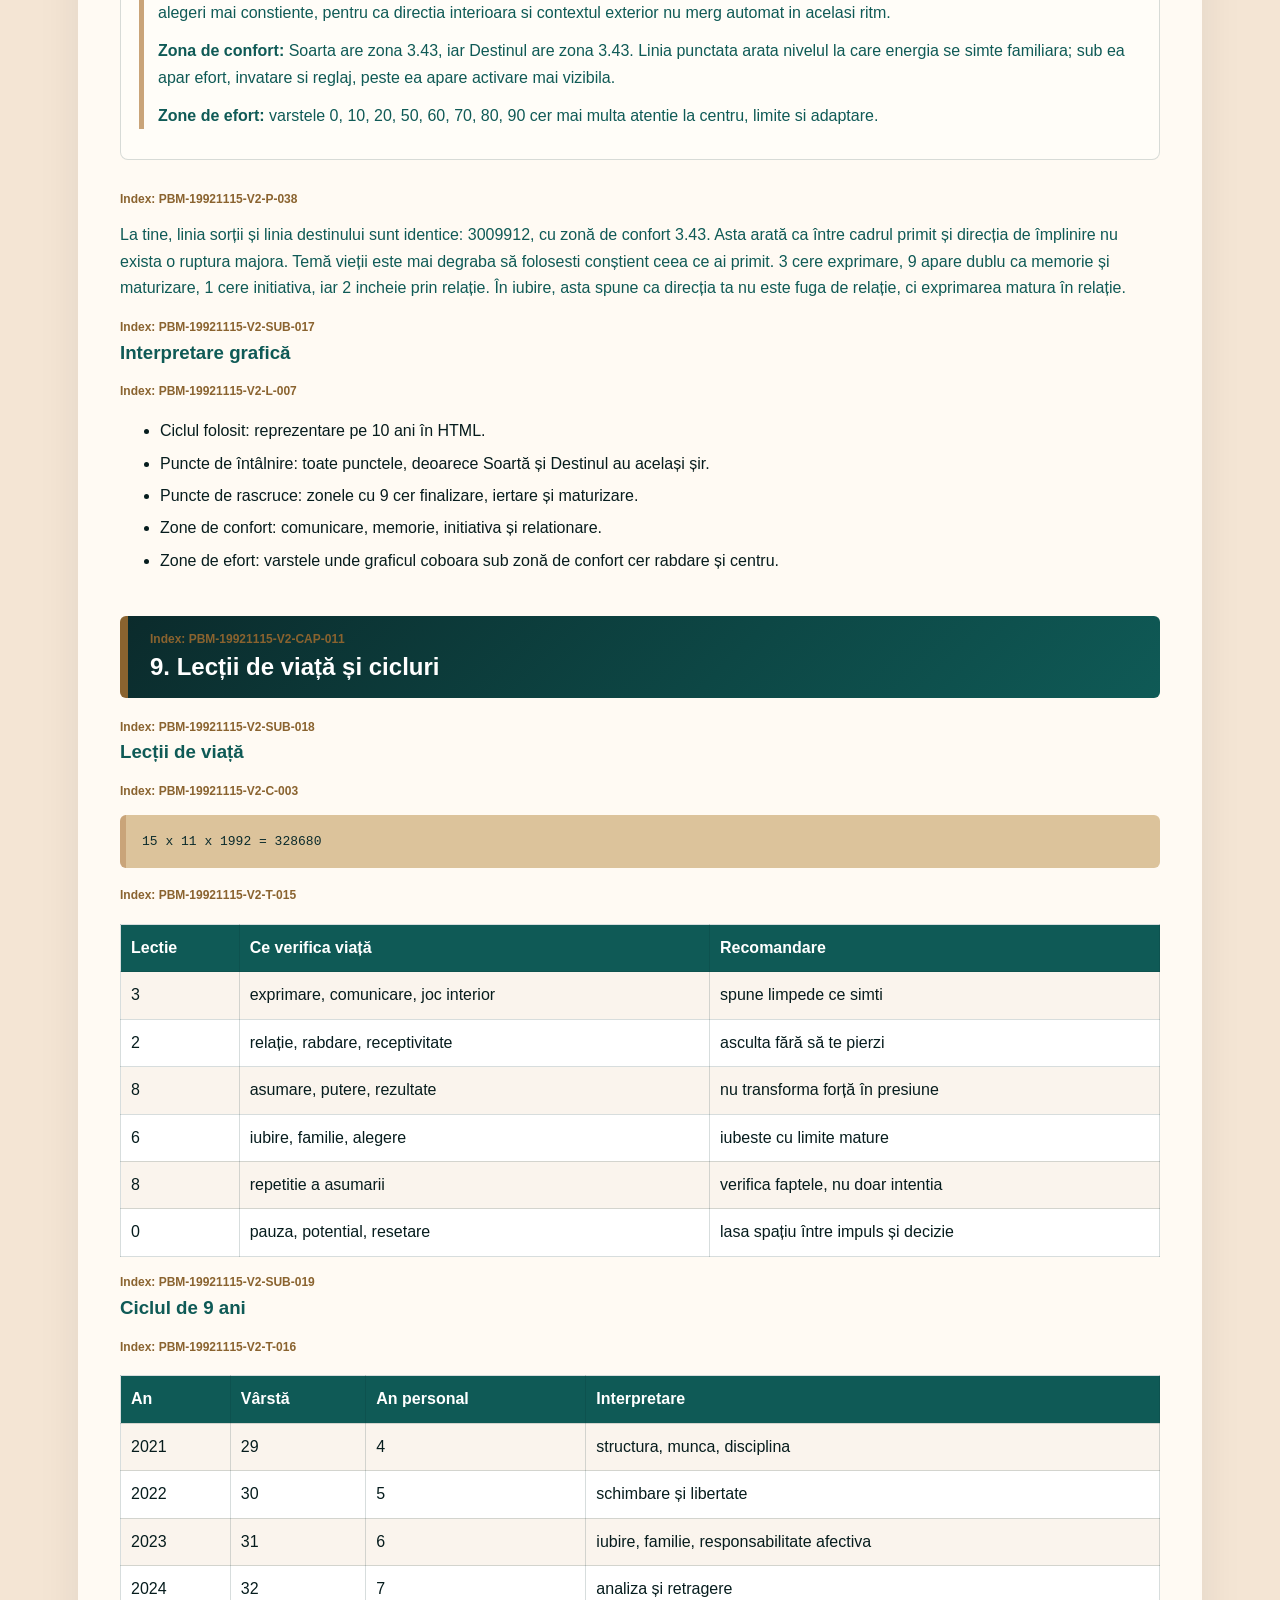
==== commit e09c883e: "Regenerate Pataki conversational report" ====
--- a/test HTML/output/1992-11-15-pataki-bogdan-marius.html
+++ b/test HTML/output/1992-11-15-pataki-bogdan-marius.html
@@ -298,56 +298,290 @@
     <nav class="toc"><div>Cuprins</div><a href="#sectiune-1">Date lucrare</a>
 <a href="#sectiune-2">1. Sinteza scurta</a>
 <a href="#sectiune-3">2. Date de baza si calcule initiale</a>
-<a href="#sectiune-4">3. Numele</a>
-<a href="#sectiune-5">4. Soarta si destinul</a>
-<a href="#sectiune-6">5. Rezultate brute din scripturi</a>
-<a href="#sectiune-7">Rubrici incomplete si date de confirmat</a></nav>
-    <h1><span class="heading-index">Index: PBM-19921115-V1-CAP-001</span><span>Pataki Bogdan Marius - 15.11.1992</span></h1>
-<div class="index">Index: PBM-19921115-V1-P-001</div>
-<p>Această lucrare este generata din formularul local test HTML, folosind skill-ul numerology-agent ca referinta de structura și scripturile existente ale proiectului pentru calcule.</p>
-<h2 id="sectiune-1"><span class="heading-index">Index: PBM-19921115-V1-CAP-002</span><span>Date lucrare</span></h2>
-<div class="index">Index: PBM-19921115-V1-L-001</div>
+<a href="#sectiune-4">3. Karma din data nasterii</a>
+<a href="#sectiune-5">4. Matricea numerologica</a>
+<a href="#sectiune-6">5. Scara bunastarii</a>
+<a href="#sectiune-7">6. Numele</a>
+<a href="#sectiune-8">7. Oportunitati, provocari si pinacluri</a>
+<a href="#sectiune-9">8. Soarta si destinul</a>
+<a href="#sectiune-10">9. Lectii de viata si cicluri</a>
+<a href="#sectiune-11">10. Ezoterism si aplicabilitate</a>
+<a href="#sectiune-12">11. Concluzie finala</a>
+<a href="#sectiune-13">12. Rubrici de test</a>
+<a href="#sectiune-14">13. Nota despre persoane</a>
+<a href="#sectiune-15">14. Harta documentatie folosita</a>
+<a href="#sectiune-16">Rubrici incomplete si date de confirmat</a></nav>
+    <h1><span class="heading-index">Index: PBM-19921115-V2-CAP-001</span><span>Pataki Bogdan Marius - 15.11.1992</span></h1>
+<div class="index">Index: PBM-19921115-V2-P-001</div>
+<p>Această lucrare este regenerata în stil conversațional, cu adresare directa către Bogdan și cu nivel de detaliere amplu. Structura foloseste ca model lucrarea lui Mihai: capitole indexate, tabele de calcul, interpretari după fiecare zonă importantă și concluzie practică.</p>
+<h2 id="sectiune-1"><span class="heading-index">Index: PBM-19921115-V2-CAP-002</span><span>Date lucrare</span></h2>
+<div class="index">Index: PBM-19921115-V2-L-001</div>
 <ul>
 <li>Persoană analizata: Pataki Bogdan Marius</li>
 <li>Gen persoană: masculin</li>
 <li>Data nașterii: 15.11.1992</li>
-<li>Nume complet folosit în analiza: Pataki Bogdan Marius</li>
-<li>Nume de familie folosit în analiza: Pataki</li>
-<li>Prenume folosit în analiza: Bogdan Marius</li>
-<li>Prenume activ: Pelican</li>
+<li>Nume complet folosit în analiza: PATAKI BOGDAN MARIUS</li>
+<li>Nume de familie folosit în analiza: PATAKI</li>
+<li>Prenume folosit în analiza: BOGDAN MARIUS</li>
+<li>Prenume / nume activ cerut în analiza: PELICAN</li>
 <li>Nume anterior / schimbat: de completat</li>
-<li>Întrebare personala sau temă principală: de completat</li>
+<li>Întrebare personala sau temă principală: femei, viață amoroasa</li>
+<li>Tip template folosit: model lucrare Mihai, conversațional amplu, cu indexare editoriala</li>
 <li>Nivel de detaliere: amplu</li>
 <li>Stil de adresare: conversațional</li>
-<li>Data realizarii lucrării: 2026-06-17 13:08</li>
-<li>Status: de revizuit, v1ca</li>
-</ul>
-<h2 id="sectiune-2"><span class="heading-index">Index: PBM-19921115-V1-CAP-003</span><span>1. Sinteză scurtă</span></h2>
-<div class="index">Index: PBM-19921115-V1-P-002</div>
-<p>Această versiune HTML construieste o lucrare de lucru pe bază calculelor numerologice generate automat. Pentru interpretarea finala amplă, textul poate fi extins ulterior conform regulilor din skill-ul numerology-agent, pastrand structura, indexarea și legătură dintre capitole.</p>
-<h2 id="sectiune-3"><span class="heading-index">Index: PBM-19921115-V1-CAP-004</span><span>2. Date de bază și calcule inițiale</span></h2>
-<div class="index">Index: PBM-19921115-V1-T-001</div>
-<div class="table-wrap"><table>
-<tr><th>Element</th><th>Rezultat</th></tr>
-<tr><td>Vibrația interioară</td><td>6</td></tr>
-<tr><td>Vibrația exterioară</td><td>2</td></tr>
-<tr><td>Vibrația datei / destin</td><td>2 (cale 29)</td></tr>
-<tr><td>Număr de exprimare / destin pe nume</td><td>2 (total 20)</td></tr>
-<tr><td>Temă vieții</td><td>4</td></tr>
-<tr><td>An personal</td><td>9 (total 18)</td></tr>
-</table></div>
-<h2 id="sectiune-4"><span class="heading-index">Index: PBM-19921115-V1-CAP-005</span><span>3. Numele</span></h2>
-<div class="index">Index: PBM-19921115-V1-T-002</div>
-<div class="table-wrap"><table>
-<tr><th>Număr</th><th>Rezultat</th></tr>
-<tr><td>Număr intim</td><td>4 (total 31)</td></tr>
-<tr><td>Număr de realizare</td><td>7 (total 43)</td></tr>
-<tr><td>Număr activ</td><td>4 (total 4)</td></tr>
-<tr><td>Număr ereditar</td><td>4 (total 4)</td></tr>
-<tr><td>Numarul neamului</td><td>22 (total 22)</td></tr>
-</table></div>
-<h2 id="sectiune-5"><span class="heading-index">Index: PBM-19921115-V1-CAP-006</span><span>4. Soartă și destinul</span></h2>
-<div class="index">Index: PBM-19921115-V1-T-003</div>
+<li>Data realizarii lucrării: 2026-06-17</li>
+<li>Status: de revizuit, v2ca</li>
+</ul>
+<h2 id="sectiune-2"><span class="heading-index">Index: PBM-19921115-V2-CAP-003</span><span>1. Sinteză scurtă</span></h2>
+<div class="index">Index: PBM-19921115-V2-P-002</div>
+<p>Bogdan, firul principal al acestei lucrari este tensiunea dintre nevoia de armonie, nevoia de relație și felul în care îți construiesti siguranta interioară. Ziua 15 se reduce la 6, deci în miezul tău exista o căutare a iubirii, a frumusetii, a familiei și a echilibrului afectiv. Luna 11 se reduce la 2, ceea ce face ca exteriorul tău să fie foarte legat de cooperare, sensibilitate sociala și felul în care esti primit de ceilalti.</p>
+<div class="index">Index: PBM-19921115-V2-P-003</div>
+<p>Destinul datei este 2, pe calea 29. Asta pune relatiile în centrul drumului tău de maturizare. Temă personala, femei și viață amoroasa, nu este intamplatoare față de această harta: la tine relatia nu este doar episod sentimental, ci spațiu de învățare. Prin femei, apropiere, atractie, respingere, încredere și vulnerabilitate, viață îți arată unde esti în acord cu tine și unde incerci să primesti din afara ceea ce trebuie mai intai asezat în interior.</p>
+<div class="index">Index: PBM-19921115-V2-P-004</div>
+<p>Numele complet duce la 2, la fel ca destinul datei. Asta inseamna ca numele și drumul de viață vorbesc aceeasi limba: relație, tact, colaborare, rabdare, oglindire. În același timp, numele de familie Pataki și numele activ cerut Pelican aduc doua nuante diferite: Pataki = 22 -&gt; 4, adica radacina, structura, neam și constructie; Pelican = 33 -&gt; 6, adica iubire, protectie, grija și daruire. În viață amoroasa, combinatia poate fi puternica, dar cere limite sanatoase.</p>
+<div class="index">Index: PBM-19921115-V2-P-005</div>
+<p>Matricea datei este foarte puternica pe 1 și 9, cu 2, 5 și 7 prezente, dar cu lipsuri pe 3, 4, 6 și 8. Ai multa voință mentala, memorie, intensitate și capacitate de a merge pana la capat, dar corpul emotional are nevoie de exprimare, concretizare și disciplina blanda. În relații, asta poate arată un om care simte mult, observa mult, dar nu spune intotdeauna limpede ce are nevoie.</p>
+<div class="index">Index: PBM-19921115-V2-P-006</div>
+<p>Temă generala este iubire cu structura. Nu este suficient să existe atractie, dorinta sau promisiune. Pentru tine, viață amoroasa se aseaza cand exista sinceritate, ritm, asumare și o forma concreta a relatiei. Cand 6, 2, 29, 22/4 și 33/6 lucreaza bine impreuna, poți deveni un barbat afectiv, protector și loial, dar fără să transformi iubirea în dependenta, salvare sau control.</p>
+<h3><span class="heading-index">Index: PBM-19921115-V2-SUB-001</span><span>Teme dominante</span></h3>
+<div class="index">Index: PBM-19921115-V2-L-002</div>
+<ul>
+<li>Iubire, familie, armonie și alegere prin vibrația interioară 6.</li>
+<li>Relație, diplomatie, cooperare și oglindire prin exteriorul 2 și destinul 2.</li>
+<li>Calea 29, care cere prelucrarea karmei relationale și maturizarea sensibilitatii.</li>
+<li>Nevoia de structura prin numele de familie Pataki = 22/4.</li>
+<li>Numele activ Pelican = 33/6, care amplifica temă iubirii, protectiei și daruirii.</li>
+<li>Viață amoroasa ca spațiu de învățare, nu ca simpla căutare de validare.</li>
+</ul>
+<div class="index">Index: PBM-19921115-V2-P-007</div>
+<p>Bogdan, cand aceste teme se aduna, raportul arată ca iubirea nu poate fi tratata superficial. Ai nevoie de femei și de relație ca de o oglinda vie: acolo vezi cât de mult poți primi, cât de mult poți oferi, unde te inchizi, unde idealizezi și unde ai nevoie să pui limite. Direcția buna nu este să controlezi iubirea, ci să o maturizezi.</p>
+<h3><span class="heading-index">Index: PBM-19921115-V2-SUB-002</span><span>Atentionari principale</span></h3>
+<div class="index">Index: PBM-19921115-V2-L-003</div>
+<ul>
+<li>Nu confunda intensitatea cu stabilitatea.</li>
+<li>Nu transforma grija în salvare sau dependenta emoțională.</li>
+<li>Nu astepta ca o femeie să îți dea centrul pe care trebuie să il construiesti tu.</li>
+<li>Nu tacea cand ai nevoie de claritate; lipsa lui 3 cere exprimare conștientă.</li>
+<li>Nu fugi de structura relatiei; lipsa lui 4 cere fapte, nu doar simtire.</li>
+</ul>
+<div class="index">Index: PBM-19921115-V2-P-008</div>
+<p>Aceste atentionari nu sunt verdict. Ele sunt puncte de lucru. Dacă le privesti practic, iubirea devine un teren de educare a maturitatii: spui mai clar ce simti, verifici realitatea înainte de proiectie, îți asumi dorinta și nu pui pe celalalt responsabilitatea pentru linistea ta interioară.</p>
+<h2 id="sectiune-3"><span class="heading-index">Index: PBM-19921115-V2-CAP-004</span><span>2. Date de bază și calcule inițiale</span></h2>
+<div class="index">Index: PBM-19921115-V2-P-009</div>
+<p>Datele de bază arată felul în care ziua, luna, anul și suma totală a datei creeaza fundatia lucrării. Pentru tine, toate drumurile importante duc spre 6, 2, 3, 8, 9 și calea 29.</p>
+<h3><span class="heading-index">Index: PBM-19921115-V2-SUB-003</span><span>Vibrații esențiale</span></h3>
+<div class="index">Index: PBM-19921115-V2-T-001</div>
+<div class="table-wrap"><table>
+<tr><th>Vibratie</th><th>Formula</th><th>Calcul</th><th>Rezultat</th><th>Descriere scurtă</th></tr>
+<tr><td>Interioară</td><td>ziua redusa</td><td>1 + 5 = 6</td><td>6</td><td>armonie, iubire, familie, responsabilitate afectiva</td></tr>
+<tr><td>Exterioară</td><td>luna redusa</td><td>1 + 1 = 2</td><td>2</td><td>cooperare, sensibilitate, tact, oglindire</td></tr>
+<tr><td>Cosmica fixa</td><td>primele doua cifre ale anului</td><td>19</td><td>19</td><td>initiativa și memorie spirituală</td></tr>
+<tr><td>Cosmica variabila</td><td>ultimele doua cifre ale anului</td><td>9 + 2 = 11 -&gt; 2</td><td>11/2</td><td>intuitie, relație, sensibilitate activa</td></tr>
+<tr><td>Cosmica totală</td><td>toate cifrele anului</td><td>1 + 9 + 9 + 2 = 21 -&gt; 3</td><td>3</td><td>expresie, comunicare, adaptare</td></tr>
+<tr><td>Globala</td><td>interioară + exterioară</td><td>6 + 2 = 8</td><td>8</td><td>forță, asumare, maturizare prin rezultate</td></tr>
+<tr><td>Destin</td><td>suma cifrelor datei</td><td>1 + 5 + 1 + 1 + 1 + 9 + 9 + 2 = 29 -&gt; 11 -&gt; 2</td><td>2</td><td>relație, rabdare, cooperare, receptivitate</td></tr>
+<tr><td>Calea destinului</td><td>suma neredusa</td><td>1 + 5 + 1 + 1 + 1 + 9 + 9 + 2</td><td>29</td><td>prelucrare karmica prin relație și sensibilitate</td></tr>
+</table></div>
+<div class="index">Index: PBM-19921115-V2-P-010</div>
+<p><strong>Vibrația interioară 6.</strong> Bogdan, ziua ta este 15, iar calculul 1 + 5 = 6 spune ca în interiorul tău functioneaza o nevoie profunda de armonie. 1 aduce voință, initiativa și dorinta de a fi vazut ca barbat cu direcție; 5 aduce libertate, atractie, miscare și experienta; impreuna ajung în 6, cifră iubirii, a alegerii și a responsabilității afective. În viață amoroasa, asta poate da dorinta de legătură frumoasa, dar și tendinta de a lua foarte personal dezechilibrul din relație.</p>
+<div class="index">Index: PBM-19921115-V2-P-011</div>
+<p><strong>Vibrația exterioară 2.</strong> Luna 11 se reduce prin 1 + 1 = 2. În exterior, cele doua impulsuri de 1 invata să nu ramana separate, ci să colaboreze. De aceea poți parea atent la atmosfera, la reactia celuilalt, la felul în care esti primit. În relație cu femeile, această vibratie te face sensibil la semnale subtile: ton, distanta, caldura, retragere. Lectia este să nu citesti fiecare nuanță ca verdict despre valoarea ta.</p>
+<div class="index">Index: PBM-19921115-V2-P-012</div>
+<p><strong>Vibrația cosmica fixa 19.</strong> Primele doua cifre ale anului, 19, aduc un fundal de initiativa și finalizare. 1 vrea să porneasca, 9 vrea să inteleaga sensul și să inchida matur. Asta îți poate da o memorie emoțională puternica: nu uiti usor ce te-a atins, ce te-a ranit sau ce te-a format. În iubire, 19 cere demnitate: să nu te pierzi în asteptare și să nu confunzi atasamentul cu destinul.</p>
+<div class="index">Index: PBM-19921115-V2-P-013</div>
+<p><strong>Vibrația cosmica variabila 11/2.</strong> Ultimele doua cifre ale anului sunt 92, iar 9 + 2 = 11, apoi 1 + 1 = 2. Aici 9 aduce profunzime, 2 aduce relație, iar 11 intensifica sensibilitatea. Este o vibratie care poate simti mult și rapid, uneori chiar înainte să existe cuvinte. Pentru viață amoroasa, asta inseamna ca intuitia ta poate fi buna, dar trebuie verificata prin dialog și fapte, nu lasata să devina scenariu interior.</p>
+<div class="index">Index: PBM-19921115-V2-P-014</div>
+<p><strong>Vibrația cosmica totală 3.</strong> Anul 1992 da 1 + 9 + 9 + 2 = 21, apoi 2 + 1 = 3. 3 este expresia, cuvantul, adaptarea și capacitatea de a spune ce se intampla. Pentru tine, această este o cheie: multe tensiuni relationale se pot regla prin comunicare mai clara. Dacă iubesti, spune. Dacă ai nevoie, spune. Dacă nu intelegi, intreaba. 3 nu lasa inima să ghiceasca la nesfarsit.</p>
+<div class="index">Index: PBM-19921115-V2-P-015</div>
+<p><strong>Vibrația globala 8.</strong> Din 6 + 2 = 8 apare o vibratie globala de forță și asumare. 6 simte, 2 se raporteaza la celalalt, iar 8 cere maturitate, pozitie și responsabilitate. În viață amoroasa, 8 îți cere să nu ramai doar în emotie: ce faci concret, ce alegi, ce sustii, ce promiti și ce poți duce? Aici iubirea devine proba de caracter, nu doar stare.</p>
+<div class="index">Index: PBM-19921115-V2-P-016</div>
+<p><strong>Vibrația destinului 2.</strong> Suma datei este 29, apoi 2 + 9 = 11, iar 1 + 1 = 2. Destinul tău este legat de relație, cooperare, rabdare și sensibilitate educata. Dar vine prin 29, nu printr-un 2 simplu: 2 aduce temă relationarii, iar 9 aduce finalizare, memorie și lecții vechi. Asta poate arată relații care te maturizeaza profund, în care inveti să nu te pierzi și să nu idealizezi.</p>
+<div class="index">Index: PBM-19921115-V2-P-017</div>
+<p><strong>Calea destinului 29.</strong> Calea 29 intra în categoria 20-29, adica în zonă unde viață ofera antrenament prin relație, sensibilitate și prelucrare karmica. Prima cifră, 2, raspunde la intrebarea ce ai de facut: să inveti cooperarea, ascultarea, rabdarea și apropierea fără dependenta. A doua cifră, 9, raspunde la cum faci: prin intelepciune, finalizare, compasiune și capacitatea de a vedea imaginea mare. În iubire, calea ta cere să transformi experienta în maturitate, nu în cinism.</p>
+<h3><span class="heading-index">Index: PBM-19921115-V2-SUB-004</span><span>Aspecte de îndreptat și solutia</span></h3>
+<div class="index">Index: PBM-19921115-V2-T-002</div>
+<div class="table-wrap"><table>
+<tr><th>Element</th><th>Calcul</th><th>Rezultat</th></tr>
+<tr><td>Calea destinului</td><td>1 + 5 + 1 + 1 + 1 + 9 + 9 + 2</td><td>29</td></tr>
+<tr><td>Prima cifră din ziua nașterii</td><td>1</td><td>1</td></tr>
+<tr><td>Aspecte de îndreptat</td><td>29 - 2 x 1</td><td>27</td></tr>
+<tr><td>Vibrația solutiei</td><td>2 + 7</td><td>9</td></tr>
+</table></div>
+<div class="index">Index: PBM-19921115-V2-P-018</div>
+<p><strong>Aspectele de îndreptat 27.</strong> Calculul 29 - 2 x 1 = 27 arată ca temă de corectat se leaga de credinta, încredere, analiza și capacitatea de a nu te izola în interior. 2 arată sensibilitatea, 7 arată introspectia, iar impreuna pot aduce momente în care simti mult, gandesti mult și totusi spui prea putin. În viață amoroasa, asta cere să nu transformi retragerea în test pentru celalalt.</p>
+<div class="index">Index: PBM-19921115-V2-P-019</div>
+<p><strong>Vibrația solutiei 9.</strong> Solutia vine din 2 + 7 = 9. Asta inseamna ca vindecarea nu vine prin impuls, ci prin perspectiva. 9 te invita să vezi mai larg: ce se repeta, ce ai invatat, ce trebuie incheiat, ce nu mai merita dus mai departe. În relații, 9 este maturitatea de a iubi fără să te agati și de a pleca fără să urasti.</p>
+<h3><span class="heading-index">Index: PBM-19921115-V2-SUB-005</span><span>Punti</span></h3>
+<div class="index">Index: PBM-19921115-V2-T-003</div>
+<div class="table-wrap"><table>
+<tr><th>Punte</th><th>Calcul</th><th>Rezultat</th></tr>
+<tr><td>Interior - exterior</td><td>6 - 2</td><td>4</td></tr>
+<tr><td>Interior - destin</td><td>6 - 2</td><td>4</td></tr>
+<tr><td>Exterior - destin</td><td>2 - 2</td><td>0</td></tr>
+<tr><td>Cosmic - destin</td><td>3 - 2</td><td>1</td></tr>
+</table></div>
+<div class="index">Index: PBM-19921115-V2-P-020</div>
+<p>Puntea 4 dintre interior și exterior spune ca armonia ta interioară și sensibilitatea ta exterioară au nevoie de structura. În iubire, asta inseamna reguli clare, ritm, consecventa, fapte și asumare. Puntea 4 nu raceste iubirea, ci o face locuibila.</p>
+<div class="index">Index: PBM-19921115-V2-P-021</div>
+<p>Puntea 4 dintre interior și destin repeta aceeasi lectie: relatia nu se vindeca doar prin emotie, ci prin constructie. Bogdan, dacă vrei stabilitate amoroasa, ai nevoie să construiesti încredere în timp, nu să ceri siguranta imediata din intensitate.</p>
+<div class="index">Index: PBM-19921115-V2-P-022</div>
+<p>Puntea 0 dintre exterior și destin arată ca aici nu exista distanta numerica: felul în care te manifesti social și direcția de destin sunt ambele pe 2. Asta intareste temă femeilor, a cuplului, a cooperarii și a oglindirii. Dar 0 cere atenție: cand doua planuri coincid, poți deveni prea identificat cu reactia celuilalt.</p>
+<div class="index">Index: PBM-19921115-V2-P-023</div>
+<p>Puntea 1 dintre cosmic și destin cere initiativa. Chiar dacă destinul tău este relational, nu inseamna să astepti mereu semnul celuilalt. 1 spune ca trebuie să pornesti dialogul, să spui ce vrei și să îți asumi direcția.</p>
+<h2 id="sectiune-4"><span class="heading-index">Index: PBM-19921115-V2-CAP-005</span><span>3. Karma din data nașterii</span></h2>
+<div class="index">Index: PBM-19921115-V2-P-024</div>
+<p>Karma din data nașterii este citita ca temă de maturizare. Pentru tine, ea leaga ispita, statutul neamului și calea 29, adica o lectie profunda despre dorinta, imagine, relație și responsabilitate.</p>
+<h3><span class="heading-index">Index: PBM-19921115-V2-SUB-006</span><span>Karma zilei de naștere</span></h3>
+<div class="index">Index: PBM-19921115-V2-T-004</div>
+<div class="table-wrap"><table>
+<tr><th>Zi / Arcana</th><th>Temă karmica</th><th>Ce trebuie transformat</th><th>Solutie</th></tr>
+<tr><td>15 / Diavolul</td><td>dorinta, magnetism, atasament, tentatie</td><td>dependenta, posesivitate, jocuri de putere</td><td>libertate interioară, alegere conștientă, iubire fără lant</td></tr>
+</table></div>
+<div class="index">Index: PBM-19921115-V2-P-025</div>
+<p>Bogdan, ziua 15 este foarte importantă pentru temă femeilor și a vieții amoroase. Ea poate aduce magnetism, atractie, dorinta intensa și situatii în care iubirea se amesteca usor cu posesia, gelozia sau nevoia de confirmare. Solutia nu este reprimarea dorintei, ci educarea ei. Cand 15 este trait matur, omul nu mai este condus de impuls, ci isi foloseste atractia cu luciditate și respect.</p>
+<h3><span class="heading-index">Index: PBM-19921115-V2-SUB-007</span><span>Karma lunii de naștere</span></h3>
+<div class="index">Index: PBM-19921115-V2-T-005</div>
+<div class="table-wrap"><table>
+<tr><th>Luna</th><th>Temă karmica</th><th>Relație-cheie</th><th>Direcție de lucru</th></tr>
+<tr><td>11</td><td>statutul neamului, demnitate, dreptate</td><td>familie, reputatie, loc social</td><td>respect castigat prin fapte, echilibru și verticalitate</td></tr>
+</table></div>
+<div class="index">Index: PBM-19921115-V2-P-026</div>
+<p>Luna 11 cere demnitate. În relație, asta inseamna să nu cauti iubirea prin compromisuri care îți rup coloana interioară. Poți iubi, poți dori, poți fi sensibil, dar trebuie să ramai drept cu tine. 11 te invata ca un barbat respectat nu este cel care controleaza, ci cel care isi tine cuvantul și isi cunoaste masura.</p>
+<h3><span class="heading-index">Index: PBM-19921115-V2-SUB-008</span><span>Karma din calea destinului</span></h3>
+<div class="index">Index: PBM-19921115-V2-T-006</div>
+<div class="table-wrap"><table>
+<tr><th>Calea karmica</th><th>Categorie</th><th>Ajutoare / obstacole</th><th>Recomandare</th></tr>
+<tr><td>29 -&gt; 2</td><td>prelucrarea karmei relationale</td><td>sensibilitate, memorie, atasamente vechi</td><td>transforma relatia în maturizare, nu în dependenta</td></tr>
+</table></div>
+<div class="index">Index: PBM-19921115-V2-P-027</div>
+<p>Calea 29 arată ca experientele afective pot avea o incarcatura karmica. Unele femei pot aparea ca oglinzi puternice: îți arată dorinta, frica, atasamentul, idealul, ranile și capacitatea de iertare. Recomandarea este să nu ramai captiv în poveste, ci să intrebi ce te invata acea relație despre tine.</p>
+<h2 id="sectiune-5"><span class="heading-index">Index: PBM-19921115-V2-CAP-006</span><span>4. Matricea numerologica</span></h2>
+<h3><span class="heading-index">Index: PBM-19921115-V2-SUB-009</span><span>Cod numerologic personal</span></h3>
+<div class="index">Index: PBM-19921115-V2-T-007</div>
+<div class="table-wrap"><table>
+<tr><th>Operatie</th><th>Formula</th><th>Calcul</th><th>Rezultat</th><th>Descriere scurtă</th></tr>
+<tr><td>Operatia 1</td><td>suma cifrelor datei</td><td>1+5+1+1+1+9+9+2</td><td>29</td><td>bază codului personal</td></tr>
+<tr><td>Operatia 2</td><td>reducerea operatiei 1</td><td>2+9</td><td>11</td><td>sensibilitate intensificata</td></tr>
+<tr><td>Operatia 3</td><td>operatie 1 - dublul primei cifre din zi</td><td>29 - 2 x 1</td><td>27</td><td>aspecte de îndreptat</td></tr>
+<tr><td>Operatia 4</td><td>reducerea operatiei 3</td><td>2+7</td><td>9</td><td>solutie prin perspectiva</td></tr>
+</table></div>
+<h3><span class="heading-index">Index: PBM-19921115-V2-SUB-010</span><span>Șir complet de cifre - data nașterii</span></h3>
+<div class="index">Index: PBM-19921115-V2-C-001</div>
+<pre>15111992 + 29 + 11 + 27 + 9</pre>
+<div class="index">Index: PBM-19921115-V2-T-008</div>
+<div class="matrix-grid">
+<div class="matrix-cell element-foc"><div class="matrix-value"><span>1</span>111111</div></div>
+<div class="matrix-cell element-apa"><div class="matrix-value"><span>4</span>-</div></div>
+<div class="matrix-cell element-aer"><div class="matrix-value"><span>7</span>7</div></div>
+<div class="matrix-cell element-apa"><div class="matrix-value"><span>2</span>222</div></div>
+<div class="matrix-cell element-foc"><div class="matrix-value"><span>5</span>5</div></div>
+<div class="matrix-cell element-pamant"><div class="matrix-value"><span>8</span>-</div></div>
+<div class="matrix-cell element-aer"><div class="matrix-value"><span>3</span>-</div></div>
+<div class="matrix-cell element-pamant"><div class="matrix-value"><span>6</span>-</div></div>
+<div class="matrix-cell element-foc"><div class="matrix-value"><span>9</span>9999</div></div>
+</div>
+<div class="index">Index: PBM-19921115-V2-P-028</div>
+<p>Matricea datei arată o concentrare foarte mare pe 1 și 9. Ai multa voință, multa minte, memorie emoțională și capacitate de a duce experiente pana la capat. Lipsesc 3, 4, 6 și 8, ceea ce inseamna ca exprimarea directa, structura cotidiana, armonia emoțională stabila și asumarea materiala trebuie cultivate conștient. În iubire, nu este suficient să simti intens; trebuie să comunici, să construiesti și să sustii.</p>
+<h2 id="sectiune-6"><span class="heading-index">Index: PBM-19921115-V2-CAP-007</span><span>5. Scară bunăstării</span></h2>
+<div class="index">Index: PBM-19921115-V2-P-029</div>
+<p>Scară bunăstării foloseste valorile din matrice. Ea arată unde energia curge natural și unde trebuie ajutata prin exercitiu, disciplina și alegere conștientă.</p>
+<div class="index">Index: PBM-19921115-V2-T-009</div>
+<div class="table-wrap"><table>
+<tr><th>Ordine</th><th>Tip</th><th>Denumire</th><th>Cantitate</th><th>Valoare totală</th><th>Observatie</th></tr>
+<tr><td>1</td><td>vector</td><td>Carieră 159</td><td>111111 / 5 / 9999</td><td>47</td><td>direcție foarte puternica prin voință, centru și finalizare</td></tr>
+<tr><td>2</td><td>vector</td><td>Creativitate 789</td><td>7 / - / 9999</td><td>43</td><td>creativitate prin profunzime și memorie</td></tr>
+<tr><td>3</td><td>vector</td><td>Bunastare materiala 369</td><td>- / - / 9999</td><td>36</td><td>materialitate sustinuta mai ales de 9</td></tr>
+<tr><td>4</td><td>vector</td><td>Spiritualitate 147</td><td>111111 / - / 7</td><td>13</td><td>căutare interioară prin voință și analiza</td></tr>
+<tr><td>5</td><td>vector</td><td>Scopuri 357</td><td>- / 5 / 7</td><td>12</td><td>scop atins prin centru și introspectie</td></tr>
+<tr><td>6</td><td>vector</td><td>Energie 123</td><td>111111 / 222 / -</td><td>12</td><td>energie mentala și relationala, exprimare de cultivat</td></tr>
+<tr><td>7</td><td>vector</td><td>Social 258</td><td>222 / 5 / -</td><td>11</td><td>nevoie de relație și centru, fără exces social</td></tr>
+<tr><td>8</td><td>vector</td><td>Voință 456</td><td>- / 5 / -</td><td>5</td><td>voință practică cere disciplina conștientă</td></tr>
+</table></div>
+<div class="index">Index: PBM-19921115-V2-P-030</div>
+<p>Prima treapta este carieră, cu valoarea 47, construita din foarte mult 1, un 5 central și mult 9. Asta nu inseamna doar profesie, ci direcție de viață: ai nevoie să simti ca mergi undeva, ca finalizezi, ca lasi ceva în urma. În relații, femeia potrivită nu îți anuleaza direcția, ci o respecta; iar tu ai de invatat să nu sacrifici iubirea pentru ambitie, dar nici ambitia pentru dependenta afectiva.</p>
+<div class="index">Index: PBM-19921115-V2-P-031</div>
+<p>Vectorul vointei este cel mai slab, cu valoarea 5, pentru ca lipsesc 4 și 6. Aici este cheia practică: ceea ce simti trebuie transformat în rutina, limite, corp, program și fapte. În viață amoroasa, promisiunile și intensitatea trebuie coborate în gesturi concrete: prezenta, consecventa, sinceritate și asumare.</p>
+<h2 id="sectiune-7"><span class="heading-index">Index: PBM-19921115-V2-CAP-008</span><span>6. Numele</span></h2>
+<div class="index">Index: PBM-19921115-V2-P-032</div>
+<p>Numele arată forma sociala prin care energia nașterii se exprima. Pentru această versiune, pastrez numele complet Pataki Bogdan Marius și includ explicit numele activ cerut, Pelican.</p>
+<h3><span class="heading-index">Index: PBM-19921115-V2-SUB-011</span><span>Nume analizat</span></h3>
+<div class="index">Index: PBM-19921115-V2-L-004</div>
+<ul>
+<li>Nume complet: PATAKI BOGDAN MARIUS</li>
+<li>Nume de familie: PATAKI</li>
+<li>Prenume: BOGDAN MARIUS</li>
+<li>Prenume / nume activ cerut: PELICAN</li>
+<li>Nume anterior / schimbat: de completat</li>
+</ul>
+<h3><span class="heading-index">Index: PBM-19921115-V2-SUB-012</span><span>Numarul de exprimare</span></h3>
+<div class="index">Index: PBM-19921115-V2-T-010</div>
+<div class="table-wrap"><table>
+<tr><th>Calcul</th><th>Rezultat</th><th>Interpretare</th></tr>
+<tr><td>PATAKI = 22 -&gt; 4, BOGDAN = 25 -&gt; 7, MARIUS = 27 -&gt; 9; 4 + 7 + 9 = 20 -&gt; 2</td><td>2</td><td>exprimare prin relație, tact, sensibilitate și cooperare</td></tr>
+</table></div>
+<div class="index">Index: PBM-19921115-V2-P-033</div>
+<p>Bogdan, numarul de exprimare 2 este în acord cu destinul tău 2. Asta este important: numele nu te impinge intr-o direcție complet diferita de data, ci intareste aceeasi lectie. Esti chemat să inveti relationarea, diplomatia, rabdarea și maturitatea emoțională. În iubire, asta poate da multa finete, dar și vulnerabilitate la respingere sau la taceri ambigue.</p>
+<h3><span class="heading-index">Index: PBM-19921115-V2-SUB-013</span><span>Numere derivate din nume</span></h3>
+<div class="index">Index: PBM-19921115-V2-T-011</div>
+<div class="table-wrap"><table>
+<tr><th>Număr</th><th>Calcul</th><th>Rezultat</th><th>Interpretare</th></tr>
+<tr><td>Numarul intim</td><td>vocale total 31</td><td>4</td><td>dorinta interioară de siguranta și structura</td></tr>
+<tr><td>Numarul de realizare</td><td>consoane total 43</td><td>7</td><td>realizare prin analiza, observatie și profunzime</td></tr>
+<tr><td>Numarul activ script</td><td>PATAKI = 22 -&gt; 4</td><td>4</td><td>activare prin radacina familiala și structura</td></tr>
+<tr><td>Numele activ cerut</td><td>PELICAN = 33 -&gt; 6</td><td>33/6</td><td>activare prin iubire, protectie și daruire</td></tr>
+<tr><td>Numarul ereditar</td><td>PATAKI = 22 -&gt; 4</td><td>22/4</td><td>mostenire de constructie, metodă și responsabilitate</td></tr>
+<tr><td>Numarul neamului</td><td>PATAKI = 22</td><td>22</td><td>temă de neam legata de constructie mare și datorie de forma</td></tr>
+</table></div>
+<div class="index">Index: PBM-19921115-V2-P-034</div>
+<p><strong>Numele activ Pelican = 33/6.</strong> Aici apare o nota foarte afectiva. Pelican are totalul 33, redus practic la 6, iar 33 pastreaza o vibratie de daruire, protectie și iubire care poate merge pana la sacrificiu. În viață amoroasa, acest nume activ poate amplifica dorinta de a proteja femeia, de a fi necesar, de a oferi și de a crea cuib. Partea de maturizat este să nu iubesti prin salvare. Iubirea sanatoasa nu cere să te golesti pe tine ca să hranesti pe altcineva.</p>
+<h3><span class="heading-index">Index: PBM-19921115-V2-SUB-014</span><span>Matricea numelui</span></h3>
+<div class="index">Index: PBM-19921115-V2-C-002</div>
+<pre>7, 1, 2, 1, 2, 9, 2, 6, 7, 4, 1, 5, 4, 1, 9, 9, 3, 1, 2</pre>
+<div class="index">Index: PBM-19921115-V2-T-012</div>
+<div class="matrix-grid">
+<div class="matrix-cell element-foc"><div class="matrix-value"><span>1</span>11111</div></div>
+<div class="matrix-cell element-apa"><div class="matrix-value"><span>4</span>44</div></div>
+<div class="matrix-cell element-aer"><div class="matrix-value"><span>7</span>77</div></div>
+<div class="matrix-cell element-apa"><div class="matrix-value"><span>2</span>2222</div></div>
+<div class="matrix-cell element-foc"><div class="matrix-value"><span>5</span>5</div></div>
+<div class="matrix-cell element-pamant"><div class="matrix-value"><span>8</span>-</div></div>
+<div class="matrix-cell element-aer"><div class="matrix-value"><span>3</span>3</div></div>
+<div class="matrix-cell element-pamant"><div class="matrix-value"><span>6</span>6</div></div>
+<div class="matrix-cell element-foc"><div class="matrix-value"><span>9</span>999</div></div>
+</div>
+<div class="index">Index: PBM-19921115-V2-P-035</div>
+<p>Numele completeaza multe goluri din data: aduce 3, 4 și 6, adica expresie, structura și armonie afectiva. Asta inseamna ca prin identitatea sociala, prin felul în care esti chemat și prin rolurile pe care ti le asumi, poți invata exact ce data cere să fie cultivat. Numele nu rezolva automat, dar ofera instrumente.</p>
+<h2 id="sectiune-8"><span class="heading-index">Index: PBM-19921115-V2-CAP-009</span><span>7. Oportunități, provocări și pinacluri</span></h2>
+<div class="index">Index: PBM-19921115-V2-P-036</div>
+<p>Valorile folosite sunt: zi 6, luna 2, an cosmic total 3, destin 2. În 2026 ai 33 de ani pana la aniversarea din 15 noiembrie și intri în zonă de final a primului pinaclu, aproape de trecerea spre al doilea.</p>
+<div class="index">Index: PBM-19921115-V2-T-013</div>
+<div class="table-wrap"><table>
+<tr><th>Pinaclu</th><th>Perioadă</th><th>Oportunitate</th><th>Provocare</th><th>Interpretare</th></tr>
+<tr><td>1</td><td>0-34 ani</td><td>8</td><td>4</td><td>formare prin responsabilitate, munca și structura</td></tr>
+<tr><td>2</td><td>35-43 ani</td><td>9</td><td>3</td><td>maturizare prin sens, finalizare și comunicare</td></tr>
+<tr><td>3</td><td>44-52 ani</td><td>8</td><td>1</td><td>putere asumata cu lectie de initiativa curata</td></tr>
+<tr><td>4</td><td>53+ ani</td><td>5</td><td>1</td><td>libertate, schimbare și autonomie</td></tr>
+</table></div>
+<div class="index">Index: PBM-19921115-V2-P-037</div>
+<p>Bogdan, primul pinaclu 8 te formeaza prin responsabilitate. Provocarea 4 cere structura, ceea ce se leaga perfect de temă relatiei: fără claritate, iubirea poate deveni teren de presiune. Al doilea pinaclu, care se apropie, aduce oportunitatea 9: inchideri, sens, maturizare. Provocarea 3 îți cere să comunici mai limpede, mai cald și mai direct.</p>
+<h3><span class="heading-index">Index: PBM-19921115-V2-SUB-015</span><span>Oportunități</span></h3>
+<div class="index">Index: PBM-19921115-V2-L-005</div>
+<ul>
+<li>O1: 2 + 6 = 8</li>
+<li>O2: 6 + 3 = 9</li>
+<li>O3: 8 + 9 = 17 -&gt; 8</li>
+<li>O4: 2 + 3 = 5</li>
+</ul>
+<h3><span class="heading-index">Index: PBM-19921115-V2-SUB-016</span><span>Provocări</span></h3>
+<div class="index">Index: PBM-19921115-V2-L-006</div>
+<ul>
+<li>P1: |6 - 2| = 4</li>
+<li>P2: |6 - 3| = 3</li>
+<li>P3: |4 - 3| = 1</li>
+<li>P4: |2 - 3| = 1</li>
+</ul>
+<h2 id="sectiune-9"><span class="heading-index">Index: PBM-19921115-V2-CAP-010</span><span>8. Soartă și destinul</span></h2>
+<div class="index">Index: PBM-19921115-V2-T-014</div>
 <div class="table-wrap"><table>
 <tr><th>Linie</th><th>Formula</th><th>Șir grafic</th><th>Zonă de confort</th></tr>
 <tr><td>Soartă grafică</td><td>1511 x 1992</td><td>3009912</td><td>3.43</td></tr>
@@ -399,144 +633,130 @@
   </div>
 </section>
 
-<h2 id="sectiune-6"><span class="heading-index">Index: PBM-19921115-V1-CAP-007</span><span>5. Rezultate brute din scripturi</span></h2>
-<h3><span class="heading-index">Index: PBM-19921115-V1-SUB-001</span><span>Calcule numerologice</span></h3>
-<div class="index">Index: PBM-19921115-V1-C-001</div>
-<pre>Calcule numerologice
-====================
-Data: 15.11.1992
-Nume: Pataki Bogdan Marius
-
-Vibratia interioara: 6
-Vibratia exterioara: 2
-Numar de exprimare / destin: 2 (total 20)
-Numar intim: 4 (total 31)
-Numar de realizare: 7 (total 43)
-Numar activ: 4 (total 4)
-Numar ereditar: 4 (total 4)
-Numar ereditar karmic: 22 (total 22)
-Vibratia datei / destin: 2 (cale 29)
-Soarta grafica: 3009912 (1511 x 1992, zona 3.43)
-Destin grafic: 3009912 (1511 x 1992, zona 3.43)
-Tema vietii: 4
-Vibratia anului personal 2026: 9 (total 18)
-
-Lectii karmice din nume:
-8
-
-Datorii karmice din nume:
--
-
-Karma zilei de nastere:
-15 (Arcana 15, karma implinita spre 80%)
-
-Karma lunii de nastere:
-11 - karma statutului neamului
-
-Karma din calea destinului:
-29 - 2 - prelucrarea karmei
-Datorii karmice din calea destinului:
--
-
-Ani importanti interiori 1992-2036:
-1995, 2001, 2004, 2010, 2013, 2019, 2022, 2028, 2031
-
-Ani importanti exteriori 1992-2036:
-2013, 2019, 2031
-
-Pinacluri si provocari:
-1. varsta 0-34: pinaclu 8, provocare 4
-2. varsta 35-43: pinaclu 9, provocare 3
-3. varsta 44-52: pinaclu 8, provocare 1
-4. varsta 53+: pinaclu 5, provocare 1
-
-Cicluri pentru varsta 0:
-7 ani: ciclul 1, pozitia 1
-9 ani: ciclul 1, pozitia 1
-12 ani: ciclul 1, pozitia 1</pre>
-<h3><span class="heading-index">Index: PBM-19921115-V1-SUB-002</span><span>Patratul lui Pitagora</span></h3>
-<div class="index">Index: PBM-19921115-V1-C-002</div>
-<pre>Cod extras din data nasterii:
-15111992
-
-Cifre brute, fara zero:
-1, 5, 1, 1, 1, 9, 9, 2
-
-Numarul 1 de lucru:
-1 + 5 + 1 + 1 + 1 + 9 + 9 + 2 = 29
-
-Numarul 2 de lucru:
-2 + 9 = 11
-
-Numarul 3 de lucru:
-29 - (2 x 1) = 27
-
-Numarul 4 de lucru:
-2 + 7 = 9
-
-Cod complet atasat:
-15111992 + 29 + 11 + 27 + 9
-
-Cifre introduse in matrice, fara zero:
-1, 5, 1, 1, 1, 9, 9, 2, 2, 9, 1, 1, 2, 7, 9
-
-Patratul lui Pitagora:
-111111 |      | 7
-222  | 5    |
-     |      | 9999
-
-Vectori:
-1. Vectorul carierei (1-5-9): activ, 3/3 pozitii, valoare 47 (1:6, 5:5, 9:36)
-2. Vectorul creativitatii (7-8-9): partial activ, 2/3 pozitii, valoare 43 (7:7, 8:0, 9:36)
-3. Bunastare materiala (3-6-9): slab, 1/3 pozitii, valoare 36 (3:0, 6:0, 9:36)
-4. Bunastare spirituala (1-4-7): partial activ, 2/3 pozitii, valoare 13 (1:6, 4:0, 7:7)
-5. Vectorul scopului (3-5-7): partial activ, 2/3 pozitii, valoare 12 (3:0, 5:5, 7:7)
-6. Vectorul energetic (1-2-3): partial activ, 2/3 pozitii, valoare 12 (1:6, 2:6, 3:0)
-7. Bunastare sociala (2-5-8): partial activ, 2/3 pozitii, valoare 11 (2:6, 5:5, 8:0)
-8. Vectorul vointa (4-5-6): slab, 1/3 pozitii, valoare 5 (4:0, 5:5, 6:0)
-
-Analiza comuna a vectorilor:
-Vector dominant: Vectorul carierei cu valoarea 47.
-Vector cel mai slab: Vectorul vointa cu valoarea 5.
-
-Matricea numelui:
-Nume: Pataki Bogdan Marius
-Nume normalizat: PATAKIBOGDANMARIUS
-
-Valori litere:
-P=7, A=1, T=2, A=1, K=2, I=9, B=2, O=6, G=7, D=4, A=1, N=5, M=4, A=1, R=9, I=9, U=3, S=1
-
-Componente reduse:
-PATAKI: 7 + 1 + 2 + 1 + 2 + 9 = 22 -&gt; 4
-BOGDAN: 2 + 6 + 7 + 4 + 1 + 5 = 25 -&gt; 7
-MARIUS: 4 + 1 + 9 + 9 + 3 + 1 = 27 -&gt; 9
-
-Numar de exprimare:
-4 + 7 + 9 = 20 -&gt; 2
-
-Cifre introduse in matricea numelui:
-7, 1, 2, 1, 2, 9, 2, 6, 7, 4, 1, 5, 4, 1, 9, 9, 3, 1, 2
-
-Patratul numelui:
-11111 | 44   | 77
-2222 | 5    |
-3    | 6    | 999
-
-Vectori nume:
-1. Vectorul creativitatii (7-8-9): partial activ, 2/3 pozitii, valoare 41 (7:14, 8:0, 9:27)
-2. Vectorul carierei (1-5-9): activ, 3/3 pozitii, valoare 37 (1:5, 5:5, 9:27)
-3. Bunastare materiala (3-6-9): activ, 3/3 pozitii, valoare 36 (3:3, 6:6, 9:27)
-4. Bunastare spirituala (1-4-7): activ, 3/3 pozitii, valoare 27 (1:5, 4:8, 7:14)
-5. Vectorul scopului (3-5-7): activ, 3/3 pozitii, valoare 22 (3:3, 5:5, 7:14)
-6. Vectorul vointa (4-5-6): activ, 3/3 pozitii, valoare 19 (4:8, 5:5, 6:6)
-7. Vectorul energetic (1-2-3): activ, 3/3 pozitii, valoare 16 (1:5, 2:8, 3:3)
-8. Bunastare sociala (2-5-8): partial activ, 2/3 pozitii, valoare 13 (2:8, 5:5, 8:0)</pre>
-<h2 id="sectiune-7"><span class="heading-index">Index: PBM-19921115-V1-CAP-008</span><span>Rubrici incomplete și date de confirmat</span></h2>
-<div class="index">Index: PBM-19921115-V1-L-002</div>
-<ul>
-<li>Interpretarile ample trebuie revizuite și dezvoltate editorial.</li>
-<li>Temă personala trebuie confirmata dacă nu a fost completata.</li>
-<li>Numele anterior / schimbat trebuie confirmat dacă este relevant.</li>
+<div class="index">Index: PBM-19921115-V2-P-038</div>
+<p>La tine, linia sorții și linia destinului sunt identice: 3009912, cu zonă de confort 3.43. Asta arată ca între cadrul primit și direcția de împlinire nu exista o ruptura majora. Temă vieții este mai degraba să folosesti conștient ceea ce ai primit. 3 cere exprimare, 9 apare dublu ca memorie și maturizare, 1 cere initiativa, iar 2 incheie prin relație. În iubire, asta spune ca direcția ta nu este fuga de relație, ci exprimarea matura în relație.</p>
+<h3><span class="heading-index">Index: PBM-19921115-V2-SUB-017</span><span>Interpretare grafică</span></h3>
+<div class="index">Index: PBM-19921115-V2-L-007</div>
+<ul>
+<li>Ciclul folosit: reprezentare pe 10 ani în HTML.</li>
+<li>Puncte de întâlnire: toate punctele, deoarece Soartă și Destinul au același șir.</li>
+<li>Puncte de rascruce: zonele cu 9 cer finalizare, iertare și maturizare.</li>
+<li>Zone de confort: comunicare, memorie, initiativa și relationare.</li>
+<li>Zone de efort: varstele unde graficul coboara sub zonă de confort cer rabdare și centru.</li>
+</ul>
+<h2 id="sectiune-10"><span class="heading-index">Index: PBM-19921115-V2-CAP-011</span><span>9. Lecții de viață și cicluri</span></h2>
+<h3><span class="heading-index">Index: PBM-19921115-V2-SUB-018</span><span>Lecții de viață</span></h3>
+<div class="index">Index: PBM-19921115-V2-C-003</div>
+<pre>15 x 11 x 1992 = 328680</pre>
+<div class="index">Index: PBM-19921115-V2-T-015</div>
+<div class="table-wrap"><table>
+<tr><th>Lectie</th><th>Ce verifica viață</th><th>Recomandare</th></tr>
+<tr><td>3</td><td>exprimare, comunicare, joc interior</td><td>spune limpede ce simti</td></tr>
+<tr><td>2</td><td>relație, rabdare, receptivitate</td><td>asculta fără să te pierzi</td></tr>
+<tr><td>8</td><td>asumare, putere, rezultate</td><td>nu transforma forță în presiune</td></tr>
+<tr><td>6</td><td>iubire, familie, alegere</td><td>iubeste cu limite mature</td></tr>
+<tr><td>8</td><td>repetitie a asumarii</td><td>verifica faptele, nu doar intentia</td></tr>
+<tr><td>0</td><td>pauza, potential, resetare</td><td>lasa spațiu între impuls și decizie</td></tr>
+</table></div>
+<h3><span class="heading-index">Index: PBM-19921115-V2-SUB-019</span><span>Ciclul de 9 ani</span></h3>
+<div class="index">Index: PBM-19921115-V2-T-016</div>
+<div class="table-wrap"><table>
+<tr><th>An</th><th>Vârstă</th><th>An personal</th><th>Interpretare</th></tr>
+<tr><td>2021</td><td>29</td><td>4</td><td>structura, munca, disciplina</td></tr>
+<tr><td>2022</td><td>30</td><td>5</td><td>schimbare și libertate</td></tr>
+<tr><td>2023</td><td>31</td><td>6</td><td>iubire, familie, responsabilitate afectiva</td></tr>
+<tr><td>2024</td><td>32</td><td>7</td><td>analiza și retragere</td></tr>
+<tr><td>2025</td><td>33</td><td>8</td><td>asumare și rezultate</td></tr>
+<tr><td>2026</td><td>34</td><td>9</td><td>inchidere, sens, curatare emoțională</td></tr>
+<tr><td>2027</td><td>35</td><td>1</td><td>inceput nou</td></tr>
+<tr><td>2028</td><td>36</td><td>2</td><td>relație și cooperare</td></tr>
+<tr><td>2029</td><td>37</td><td>3</td><td>exprimare</td></tr>
+<tr><td>2030</td><td>38</td><td>4</td><td>constructie</td></tr>
+<tr><td>2031</td><td>39</td><td>5</td><td>schimbare</td></tr>
+<tr><td>2032</td><td>40</td><td>6</td><td>iubire și familie</td></tr>
+<tr><td>2033</td><td>41</td><td>7</td><td>analiza</td></tr>
+<tr><td>2034</td><td>42</td><td>8</td><td>forță și rezultate</td></tr>
+<tr><td>2035</td><td>43</td><td>9</td><td>finalizare</td></tr>
+</table></div>
+<div class="index">Index: PBM-19921115-V2-P-039</div>
+<p>Anul personal 2026 este 9, deci este un an bun pentru inchideri, curatare și intelegere. În temă amoroasa, asta poate insemna să nu repeti aceeasi poveste doar pentru ca este familiara. 9 cere să extragi lectia și să faci loc pentru un ciclu mai limpede.</p>
+<h2 id="sectiune-11"><span class="heading-index">Index: PBM-19921115-V2-CAP-012</span><span>10. Ezoterism și aplicabilitate</span></h2>
+<h3><span class="heading-index">Index: PBM-19921115-V2-SUB-020</span><span>Cod ezoteric</span></h3>
+<div class="index">Index: PBM-19921115-V2-C-004</div>
+<pre>15111992</pre>
+<div class="index">Index: PBM-19921115-V2-T-017</div>
+<div class="table-wrap"><table>
+<tr><th>Calcul</th><th>Cod</th><th>Tip de ezoterism</th><th>Esența codului</th></tr>
+<tr><td>15111992 / 7 = 2158856 rest 0</td><td>0</td><td>prag inchis / protectie prin concret</td><td>nu se forteaza interpretari subtile suplimentare</td></tr>
+</table></div>
+<div class="index">Index: PBM-19921115-V2-P-040</div>
+<p>Codul principal iese 0, deci calculul se opreste aici. Pentru tine, asta poate fi citit ca un semn de prudență: nu forță semnele, nu cauta raspunsuri ascunse acolo unde viață îți cere fapte clare. În iubire, cea mai buna intuitie este verificata prin comportament concret.</p>
+<h3><span class="heading-index">Index: PBM-19921115-V2-SUB-021</span><span>Aplicabilitate profesionala - Tarot</span></h3>
+<div class="index">Index: PBM-19921115-V2-T-018</div>
+<div class="table-wrap"><table>
+<tr><th>Aplicabil</th><th>Calcul</th><th>Arcana Tarot</th><th>Valenta constructiva</th><th>Valenta de umbra</th></tr>
+<tr><td>Nu</td><td>29 - 22 = 7</td><td>7 - Carul</td><td>direcție, miscare, cucerire</td><td>fuga, fortare, neliniste</td></tr>
+<tr><td>Da</td><td>11 + 22 - 22 = 11</td><td>11 - Dreptatea</td><td>echilibru, corectitudine, masura</td><td>judecata rece, rigiditate</td></tr>
+</table></div>
+<div class="index">Index: PBM-19921115-V2-P-041</div>
+<p>Aplicabilitatea buna este pe 11, adica masura, echilibru și corectitudine. Chiar și în viață amoroasa, această arcana spune ca ai nevoie de relații drepte: nu jocuri, nu manipulare, nu promisiuni neclare, ci fapte, limite și reciprocitate.</p>
+<h2 id="sectiune-12"><span class="heading-index">Index: PBM-19921115-V2-CAP-013</span><span>11. Concluzie finala</span></h2>
+<h3><span class="heading-index">Index: PBM-19921115-V2-SUB-022</span><span>Direcția principală</span></h3>
+<div class="index">Index: PBM-19921115-V2-P-042</div>
+<p>Bogdan, direcția principală este să transformi intensitatea afectiva în iubire matura. Ai o harta în care femeile și viață amoroasa sunt teme reale de învățare: nu pentru a te pierde în ele, ci pentru a invata alegerea, limitele, reciprocitatea și exprimarea clara.</p>
+<h3><span class="heading-index">Index: PBM-19921115-V2-SUB-023</span><span>Ce ai de cultivat</span></h3>
+<div class="index">Index: PBM-19921115-V2-L-008</div>
+<ul>
+<li>Comunicare clara, mai ales cand îți este frica să fii vulnerabil.</li>
+<li>Structura în relație: fapte, ritm, consecventa.</li>
+<li>Iubire cu limite, nu salvare.</li>
+<li>Demnitate și respect de sine în față dorintei.</li>
+<li>Capacitatea de a inchide matur ce nu mai poate creste.</li>
+</ul>
+<h3><span class="heading-index">Index: PBM-19921115-V2-SUB-024</span><span>Ce ai de evitat</span></h3>
+<div class="index">Index: PBM-19921115-V2-L-009</div>
+<ul>
+<li>Dependenta de validarea unei femei.</li>
+<li>Idealizarea unei relații doar pentru ca este intensa.</li>
+<li>Tacerea folosita ca test.</li>
+<li>Controlul mascat în grija.</li>
+<li>Repetarea unei povesti vechi din frica de singuratate.</li>
+</ul>
+<h3><span class="heading-index">Index: PBM-19921115-V2-SUB-025</span><span>Recomandare practică</span></h3>
+<div class="index">Index: PBM-19921115-V2-P-043</div>
+<p>Recomandarea centrala este să lucrezi cu trei intrebari simple în orice relație: ce simt, ce este real și ce aleg concret? Prima întrebare îți respecta inima, a doua îți verifica mintea, iar a treia îți maturizeaza viață. Pentru tine, iubirea devine buna cand nu ramane doar emotie, ci devine alegere, cuvant și fapta.</p>
+<h2 id="sectiune-13"><span class="heading-index">Index: PBM-19921115-V2-CAP-014</span><span>12. Rubrici de test</span></h2>
+<div class="index">Index: PBM-19921115-V2-P-044</div>
+<p>Rubricile principale au fost completate după modelul lucrării Mihai: sinteză, vibrații, karma, matrice, scară bunăstării, nume, pinacluri, soartă și destin, cicluri, ezoterism și concluzie. Textul este de revizuit editorial dacă se doreste o versiune finala de arhiva.</p>
+<h2 id="sectiune-14"><span class="heading-index">Index: PBM-19921115-V2-CAP-015</span><span>13. Nota despre persoane</span></h2>
+<div class="index">Index: PBM-19921115-V2-L-010</div>
+<ul>
+<li>Numele folosit în analiza: Pataki Bogdan Marius.</li>
+<li>Numele activ cerut și interpretat separat: Pelican.</li>
+<li>Temă personala principală: femei, viață amoroasa.</li>
+<li>Nume anterior / schimbat: de completat.</li>
+</ul>
+<h2 id="sectiune-15"><span class="heading-index">Index: PBM-19921115-V2-CAP-016</span><span>14. Harta documentatie folosita</span></h2>
+<div class="index">Index: PBM-19921115-V2-T-019</div>
+<div class="table-wrap"><table>
+<tr><th>Rubrica din lucrare</th><th>Documentatie de lucru</th></tr>
+<tr><td>Template și structura</td><td>test HTML/output/test-mihai-complet.md</td></tr>
+<tr><td>Vibrații esențiale</td><td>knowledge_base/calcule/vibrații-personale/</td></tr>
+<tr><td>Karma</td><td>knowledge_base/calcule/karma/</td></tr>
+<tr><td>Matrice / cod personal</td><td>knowledge_base/calcule/patratul-lui-pitagora/</td></tr>
+<tr><td>Scară bunăstării</td><td>knowledge_base/calcule/patratul-lui-pitagora/06-scară-bunăstării.md</td></tr>
+<tr><td>Nume</td><td>knowledge_base/calcule/nume/</td></tr>
+<tr><td>Pinacluri</td><td>knowledge_base/calcule/pinacluri/</td></tr>
+<tr><td>Soartă și destin</td><td>knowledge_base/calcule/soartă-și-destin/</td></tr>
+<tr><td>Ezoterism și aplicabilitate</td><td>knowledge_base/calcule/ezoterism/, knowledge_base/calcule/aplicabilitate-profesionala/</td></tr>
+</table></div>
+<h2 id="sectiune-16"><span class="heading-index">Index: PBM-19921115-V2-CAP-017</span><span>Rubrici incomplete și date de confirmat</span></h2>
+<div class="index">Index: PBM-19921115-V2-L-011</div>
+<ul>
+<li>Nume anterior / schimbat: de confirmat.</li>
+<li>Dacă Pelican este nume activ social, pseudonim sau prenume folosit efectiv: de confirmat.</li>
+<li>Lectiile de viață pe perioade exacte pot fi dezvoltate intr-o versiune separata.</li>
+<li>Interpretarea anilor importanți individuali poate fi extinsa dacă se cere o varianta foarte amplă.</li>
 </ul>
   </main>
 </body>
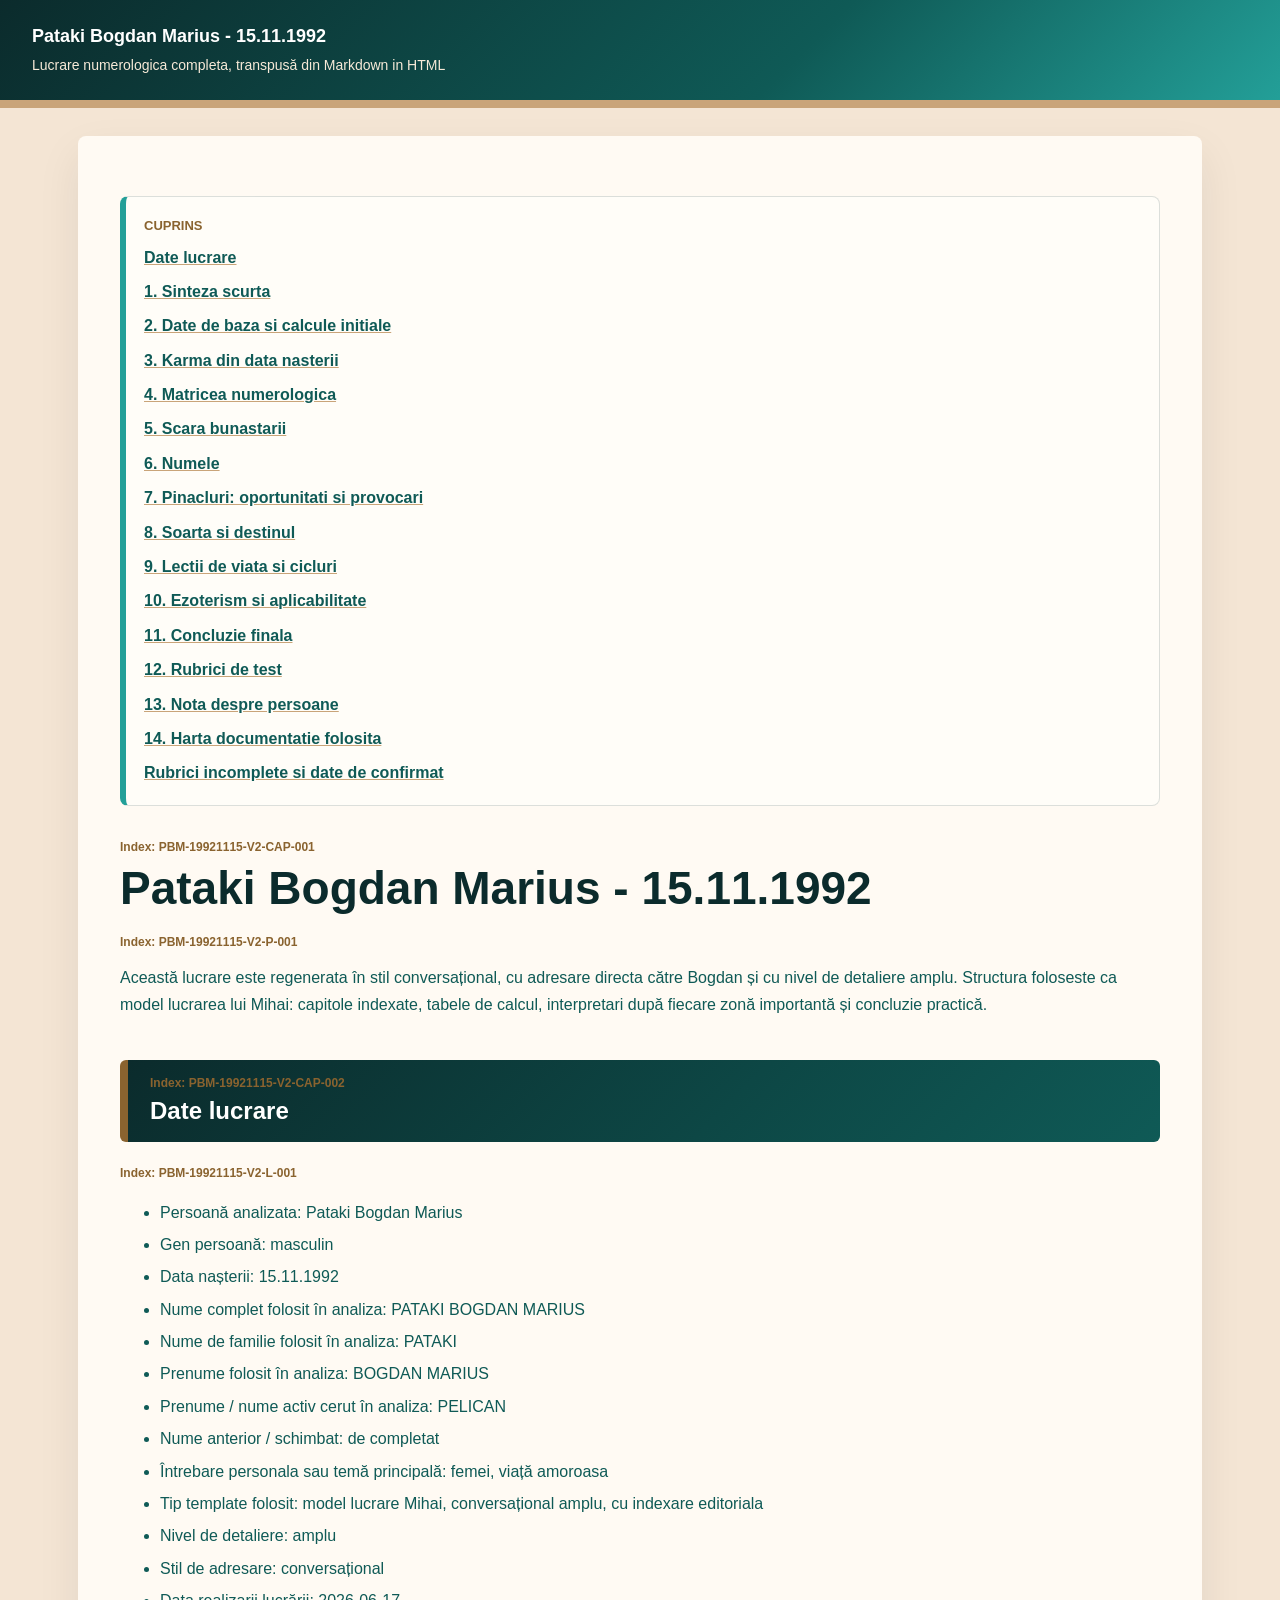
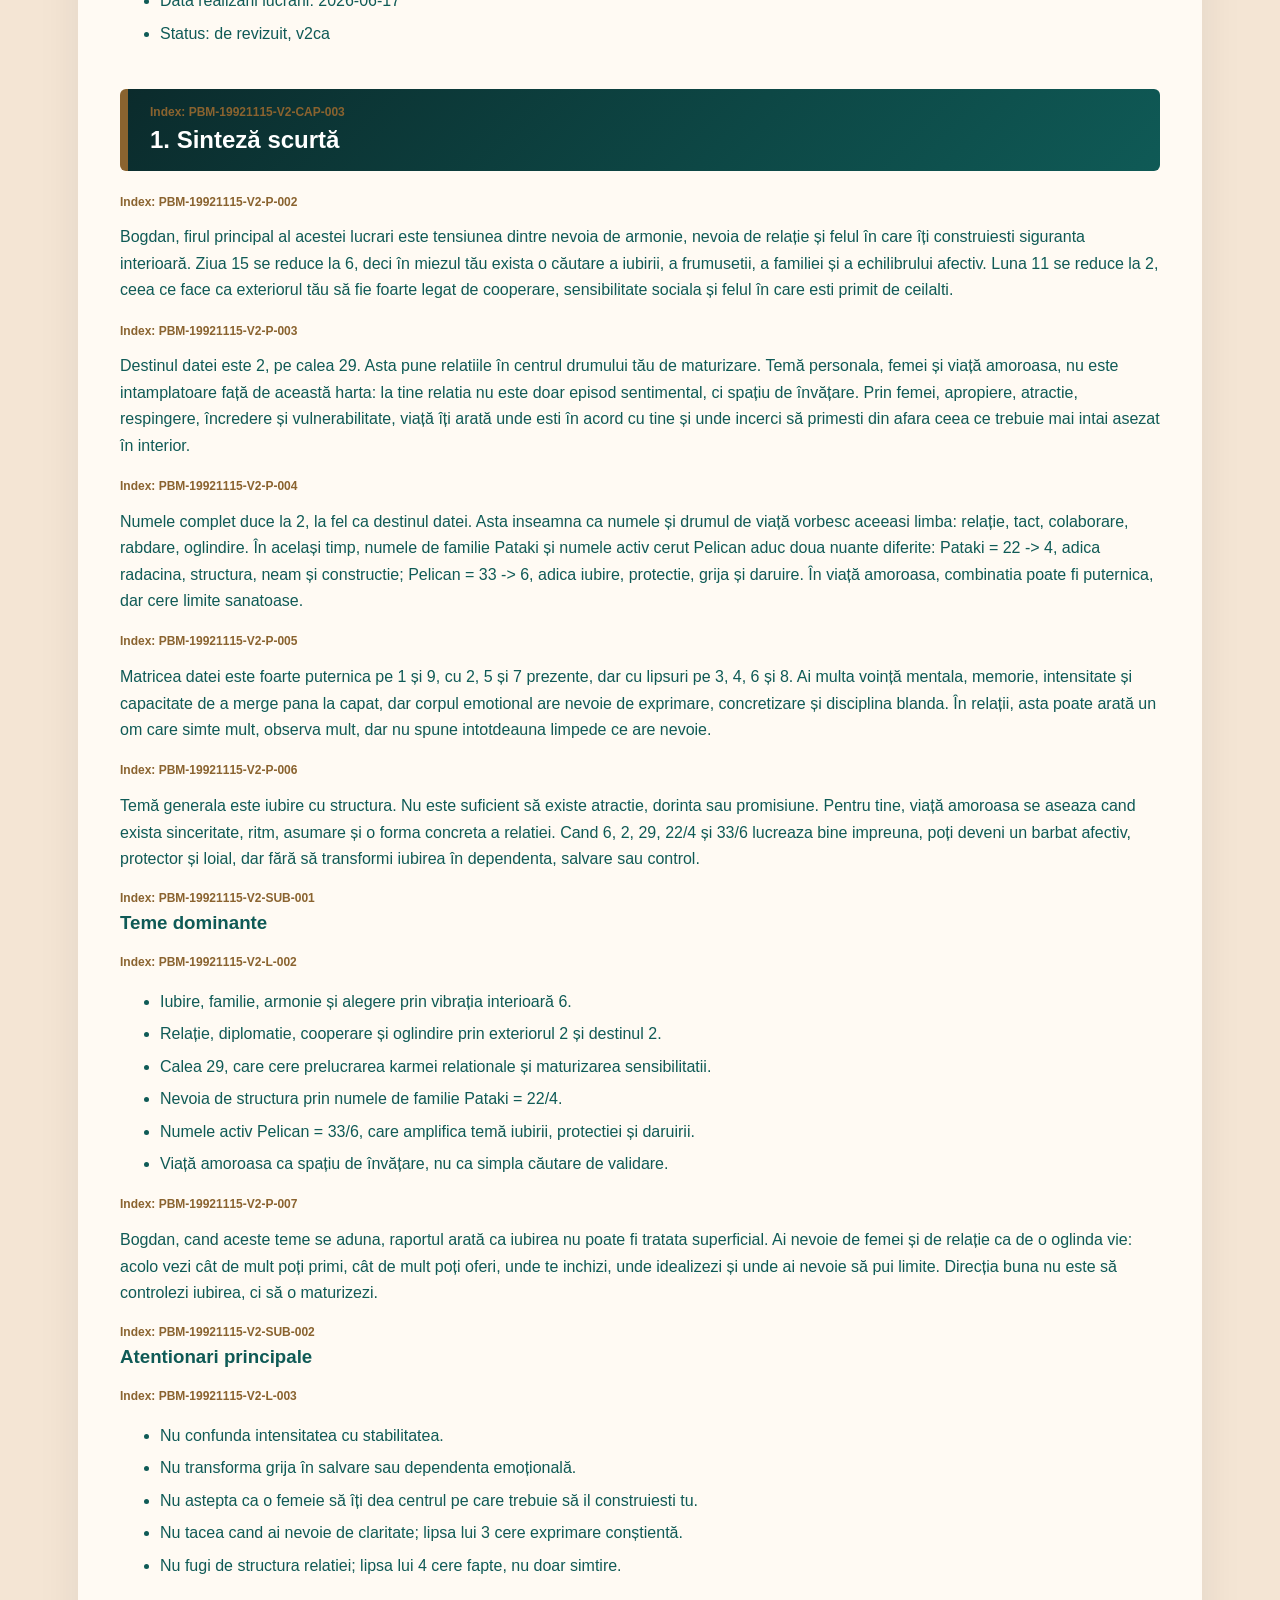
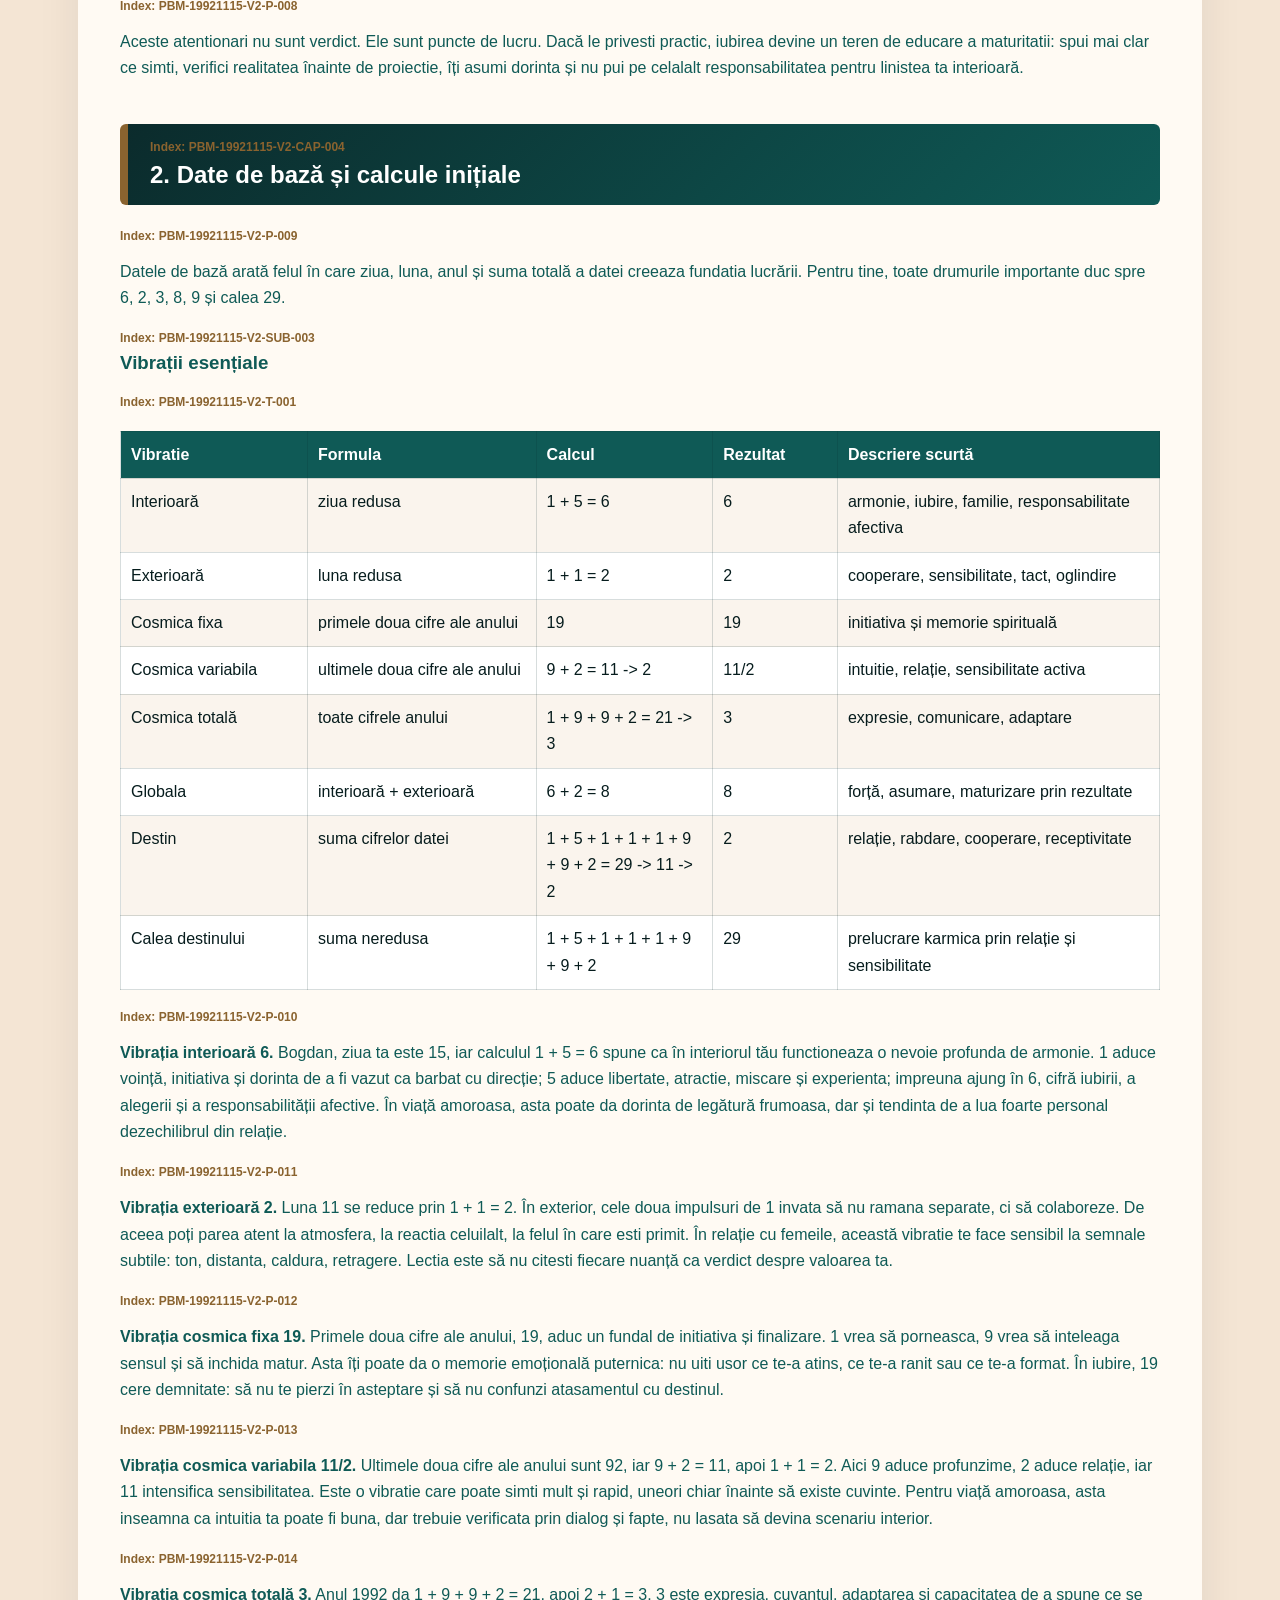
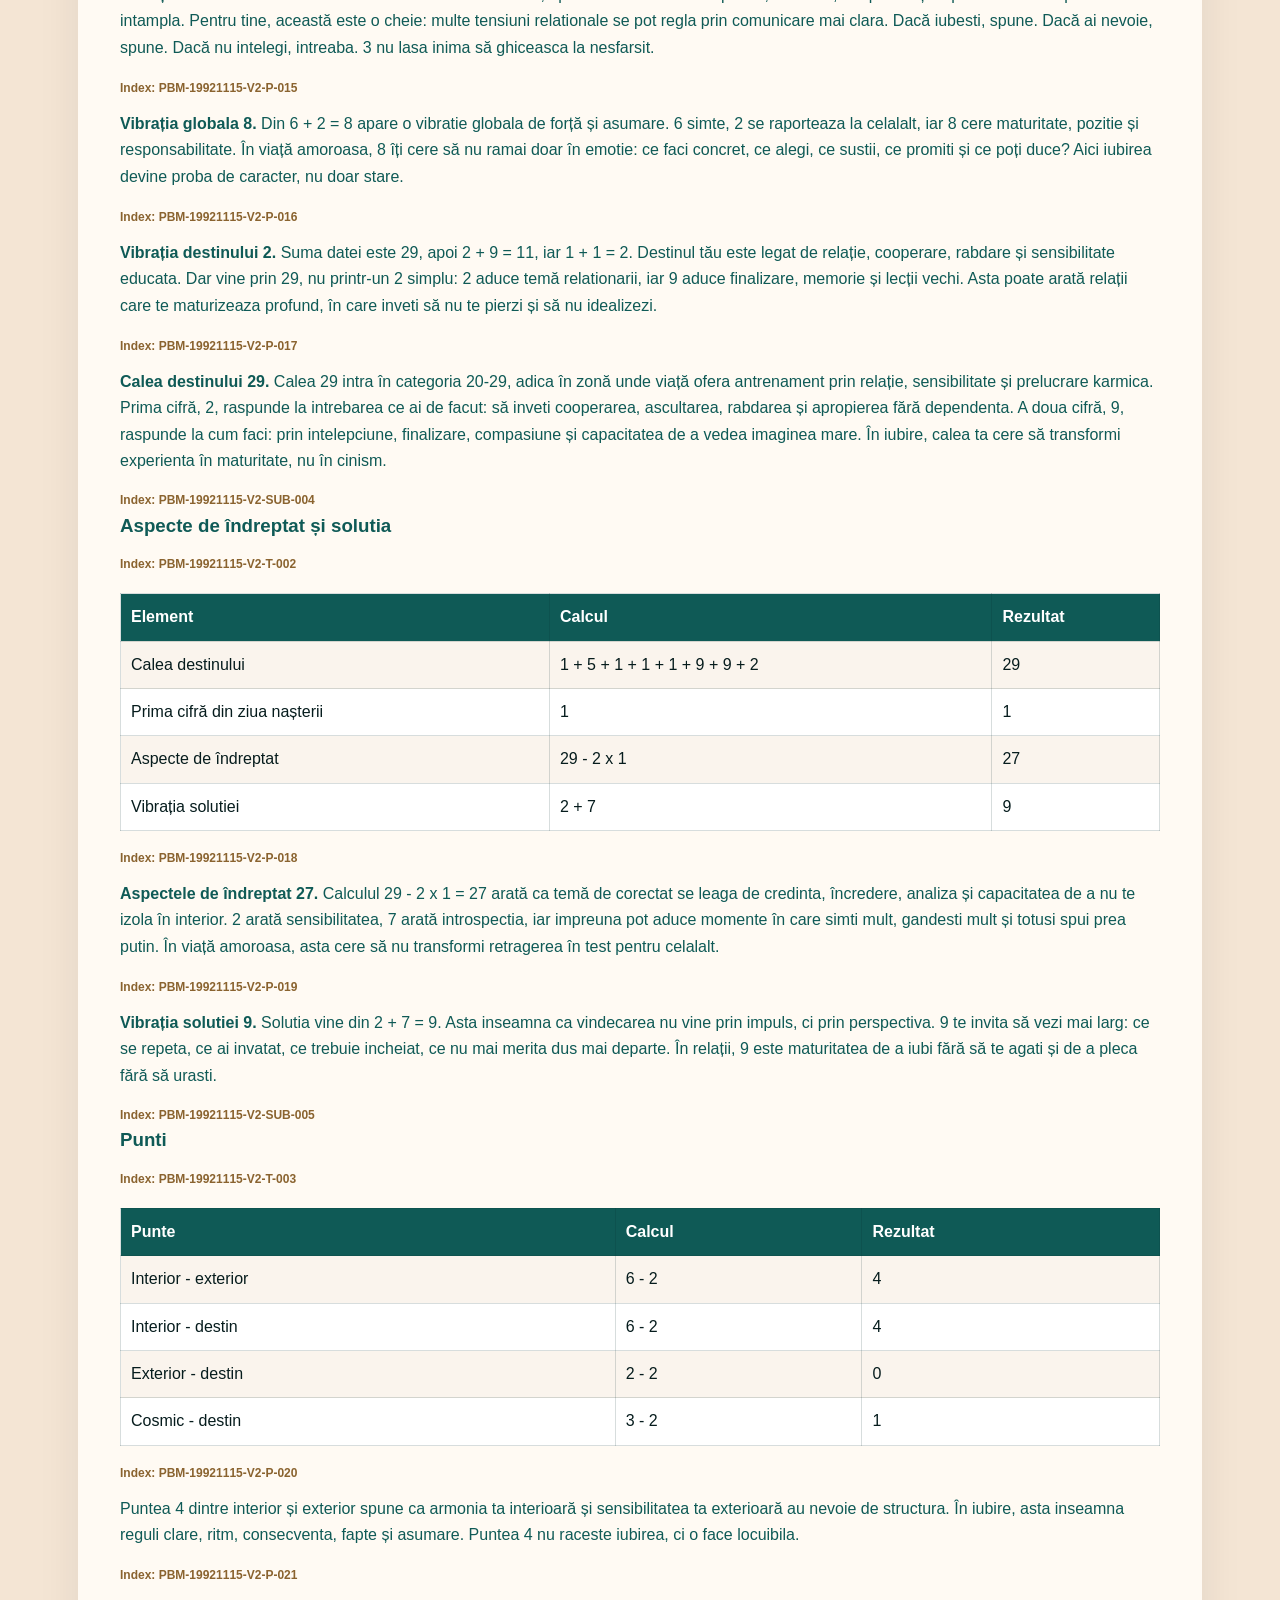
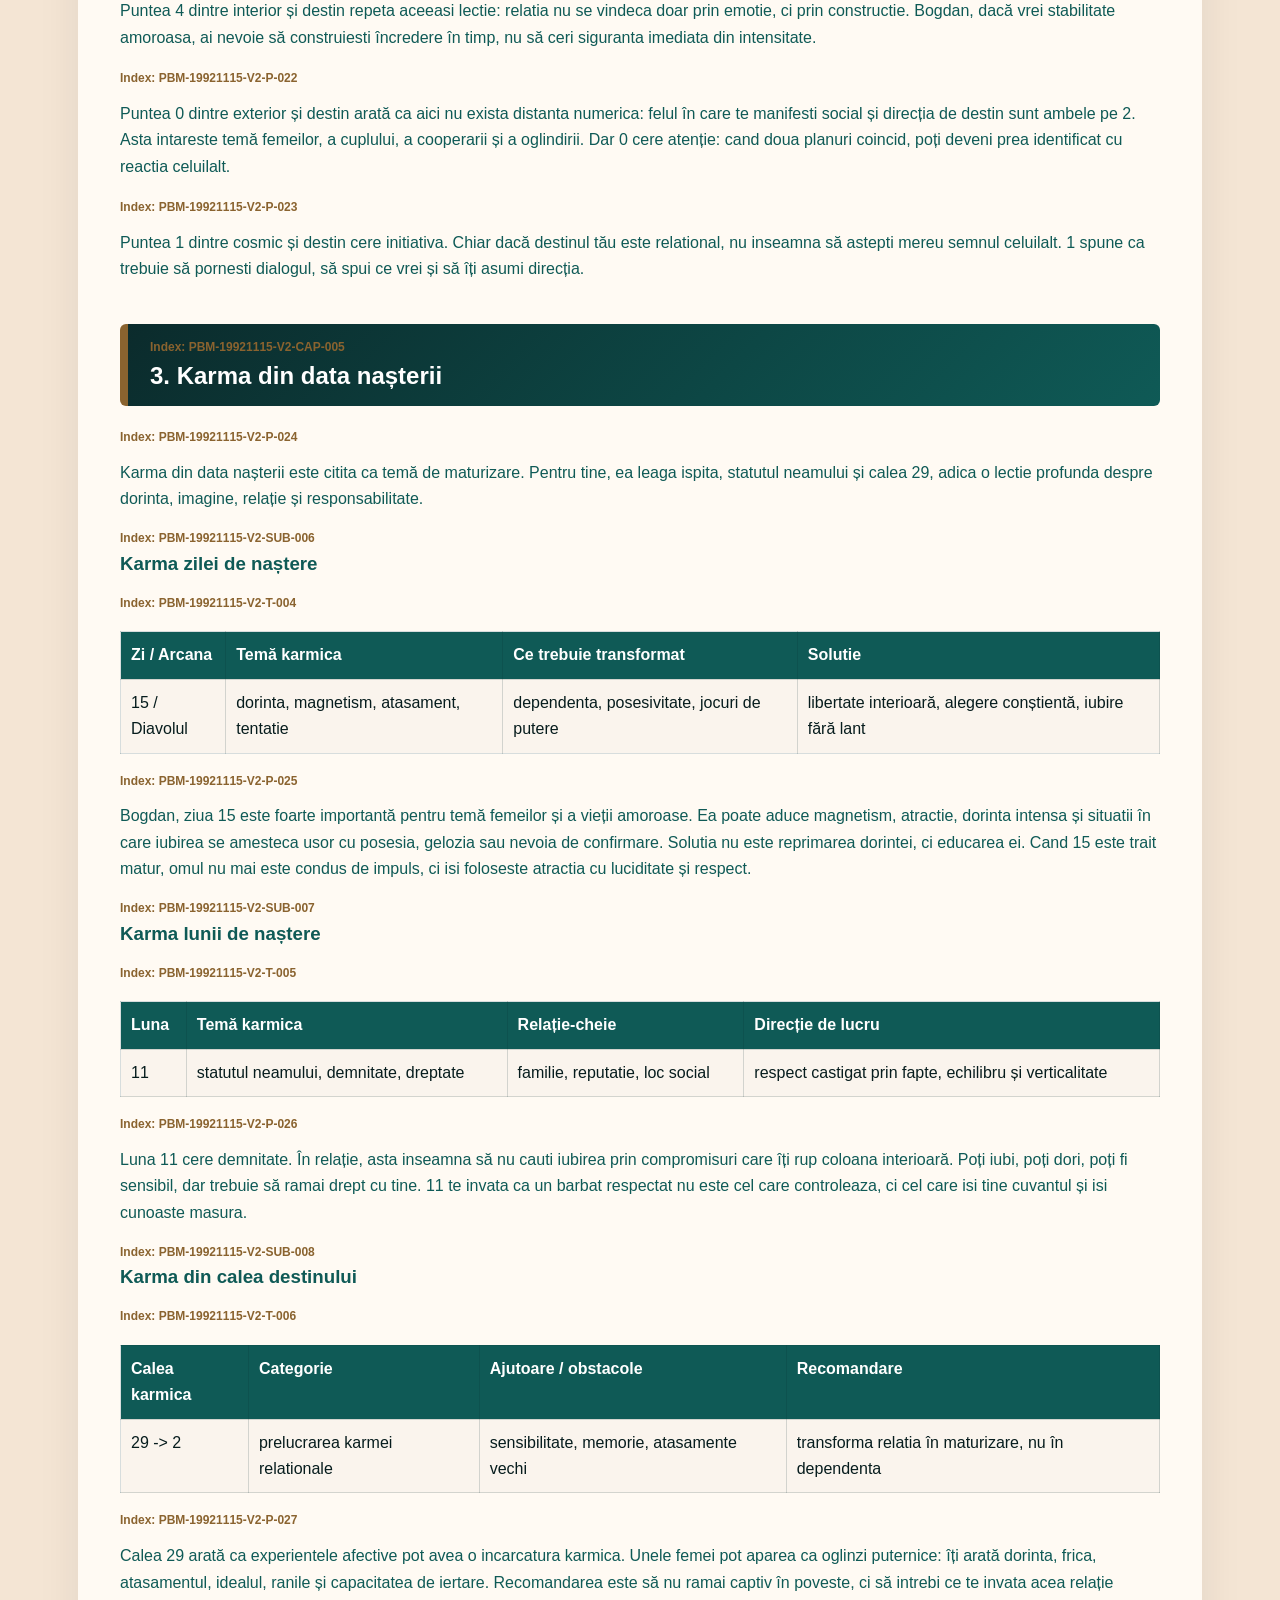
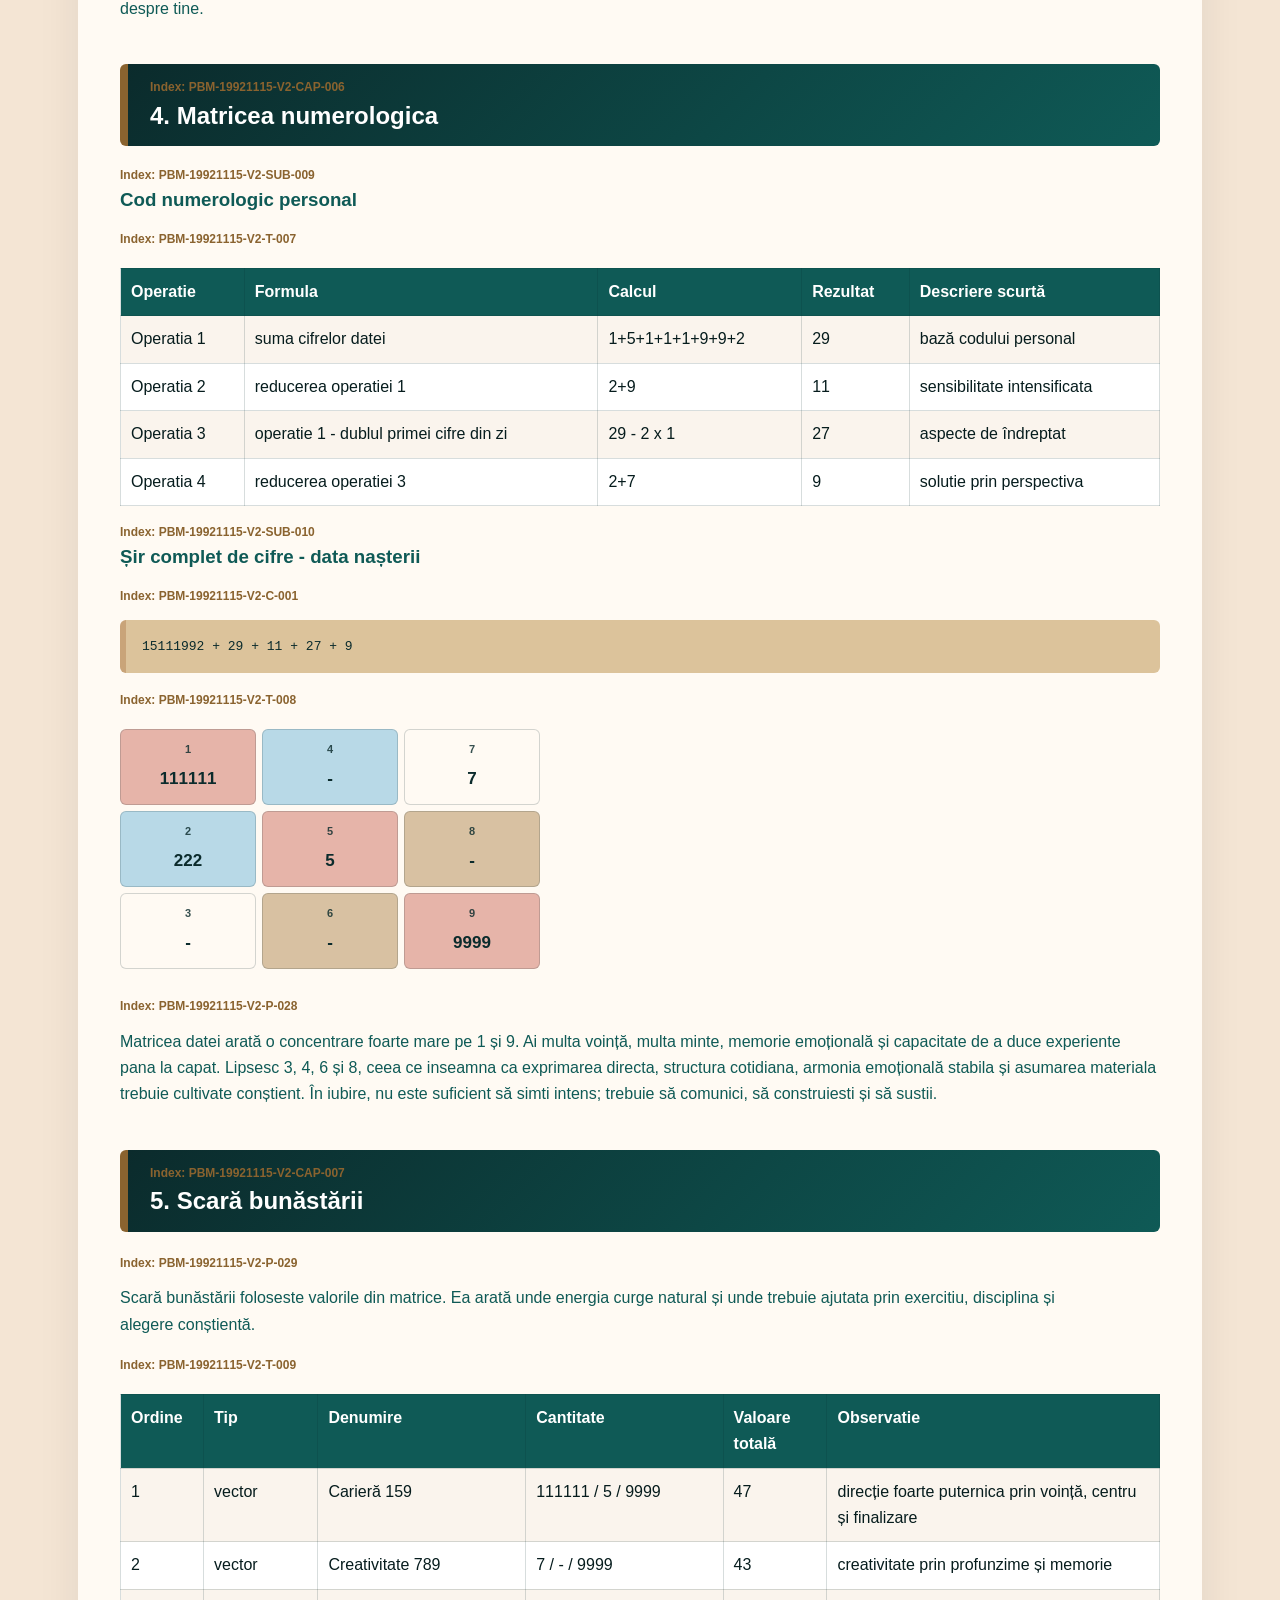
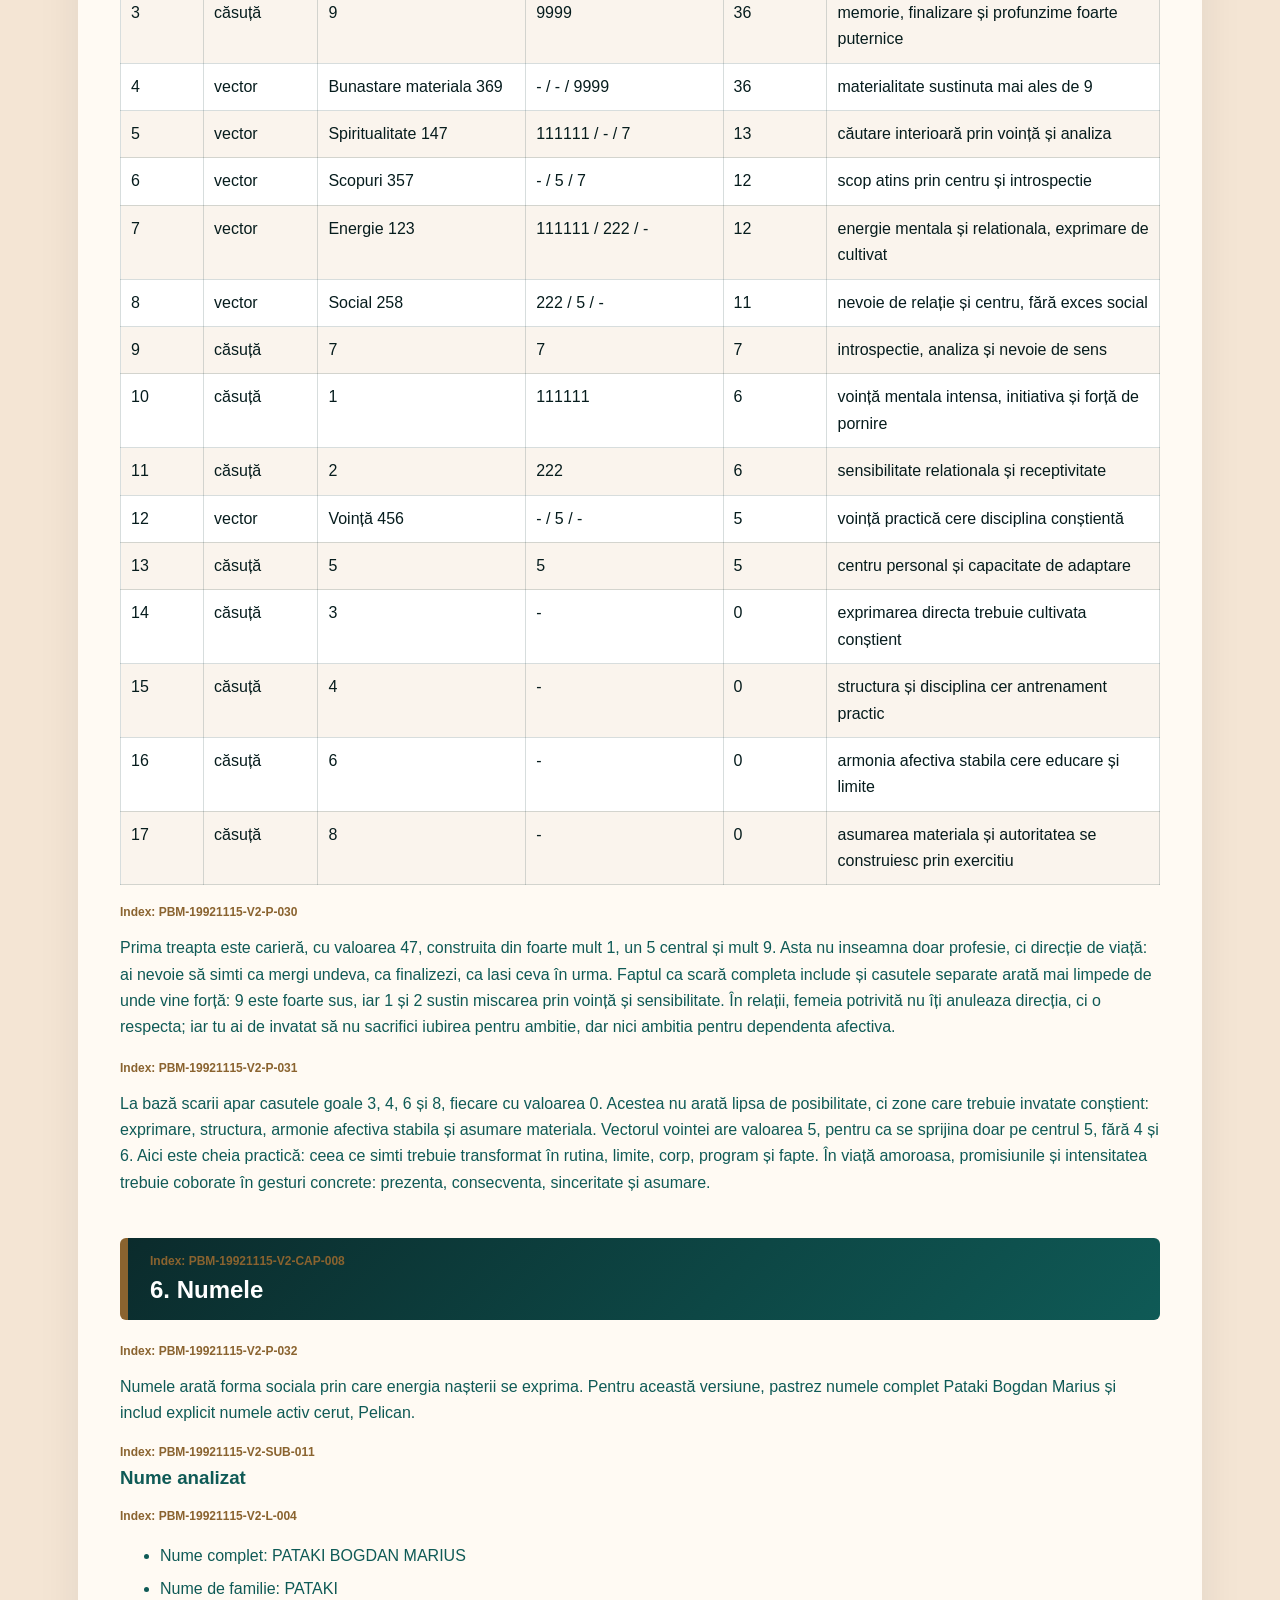
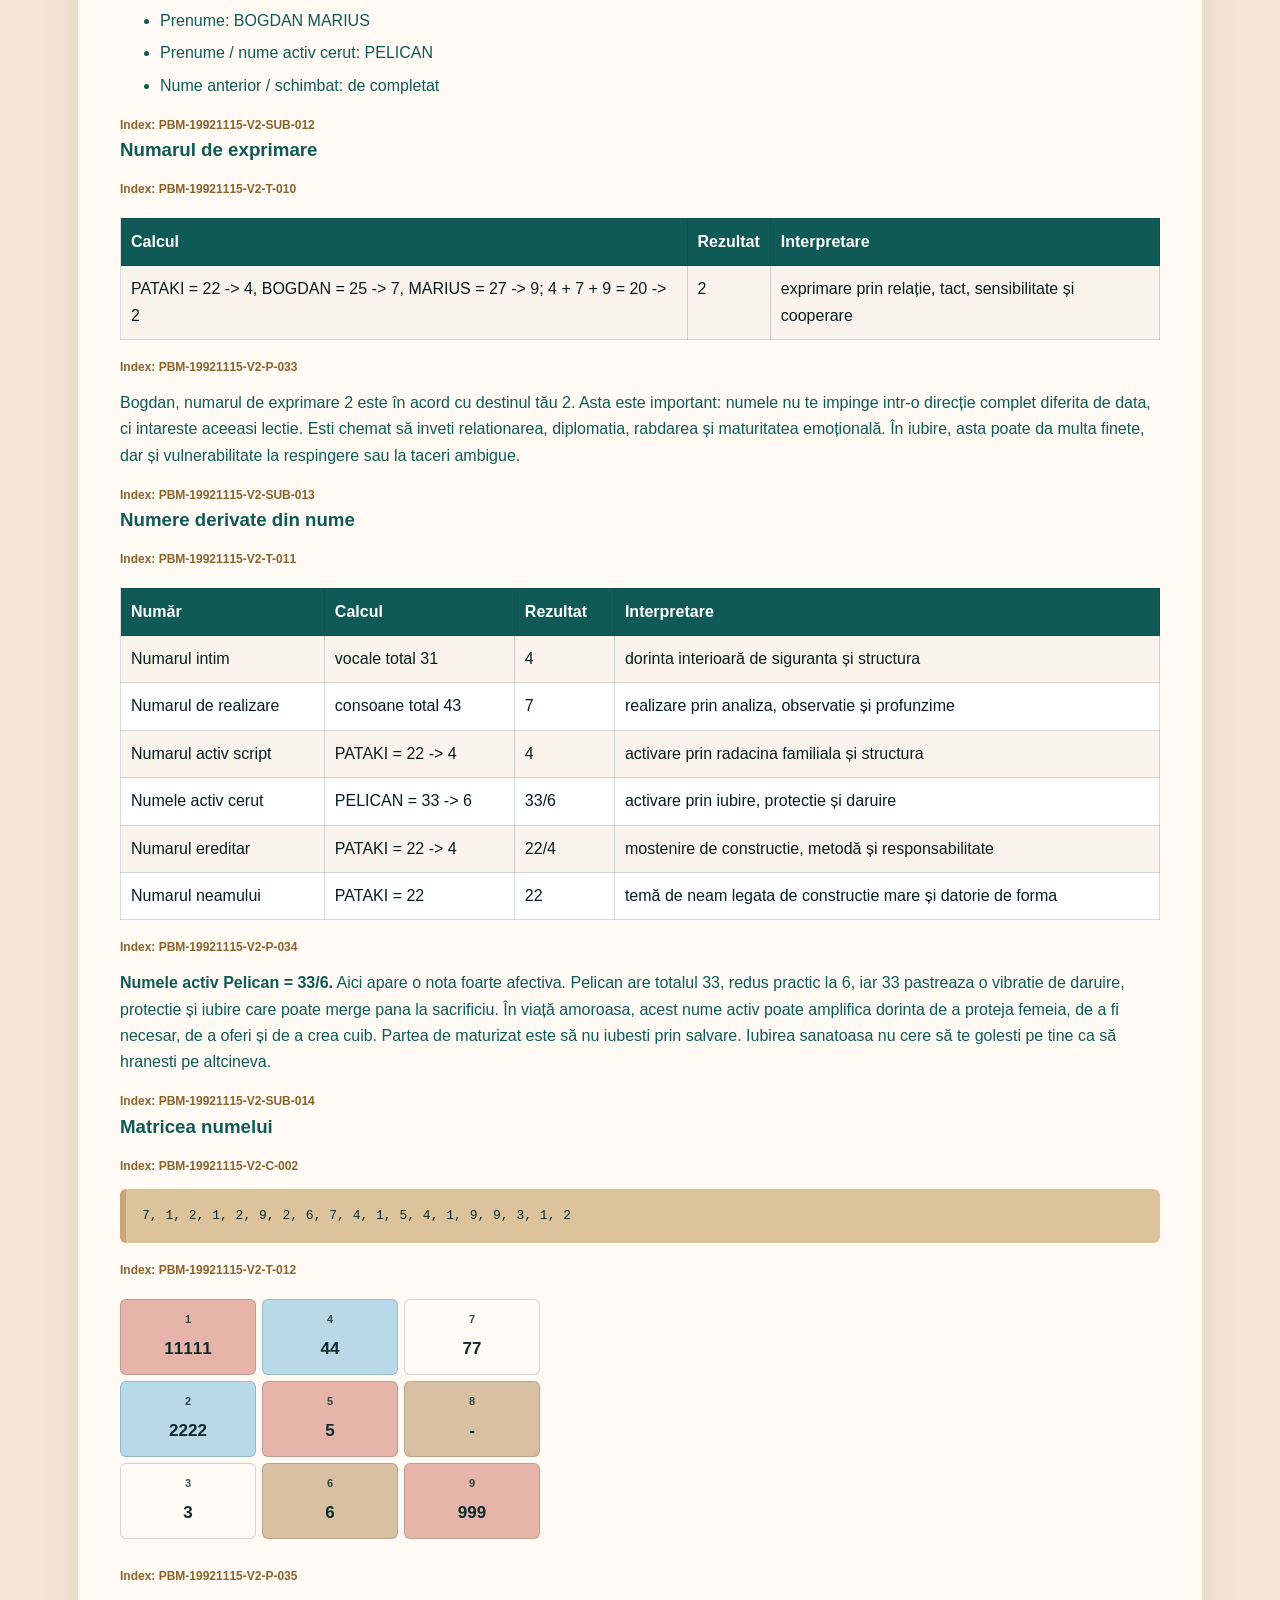
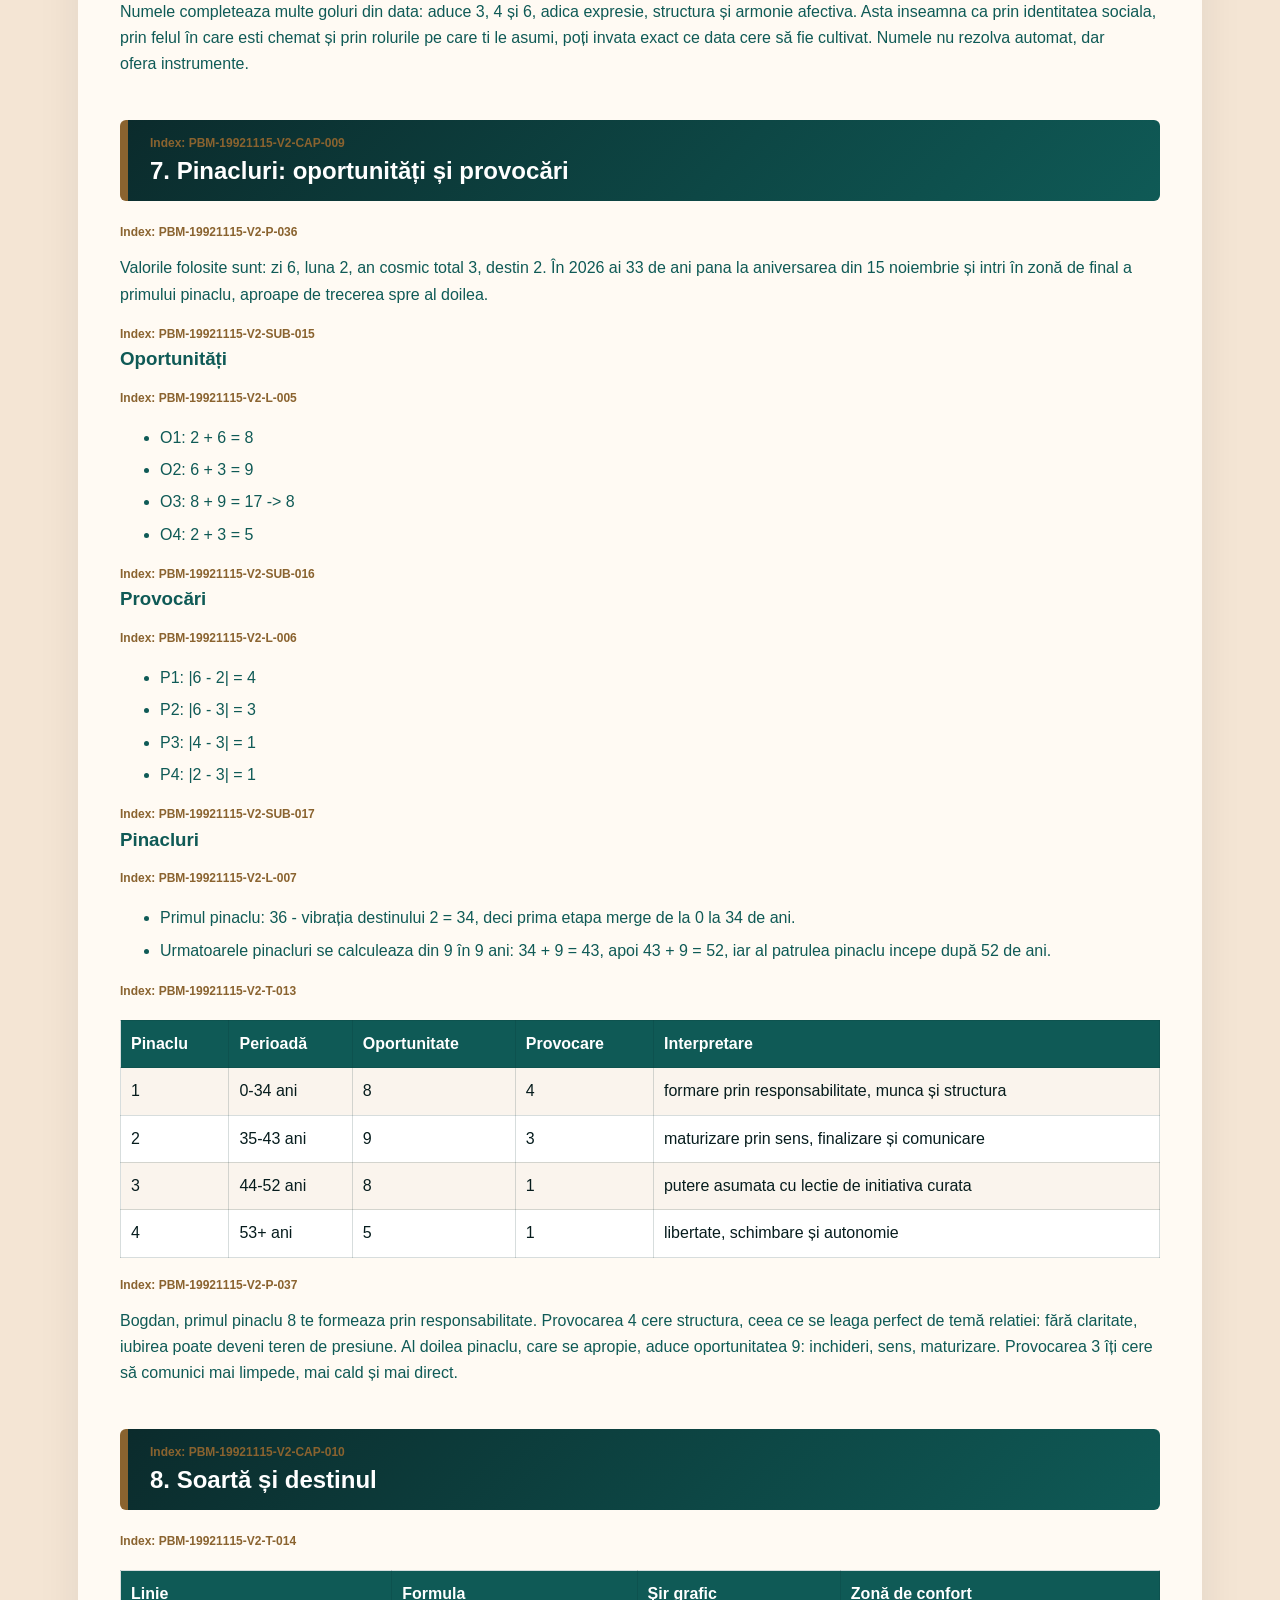
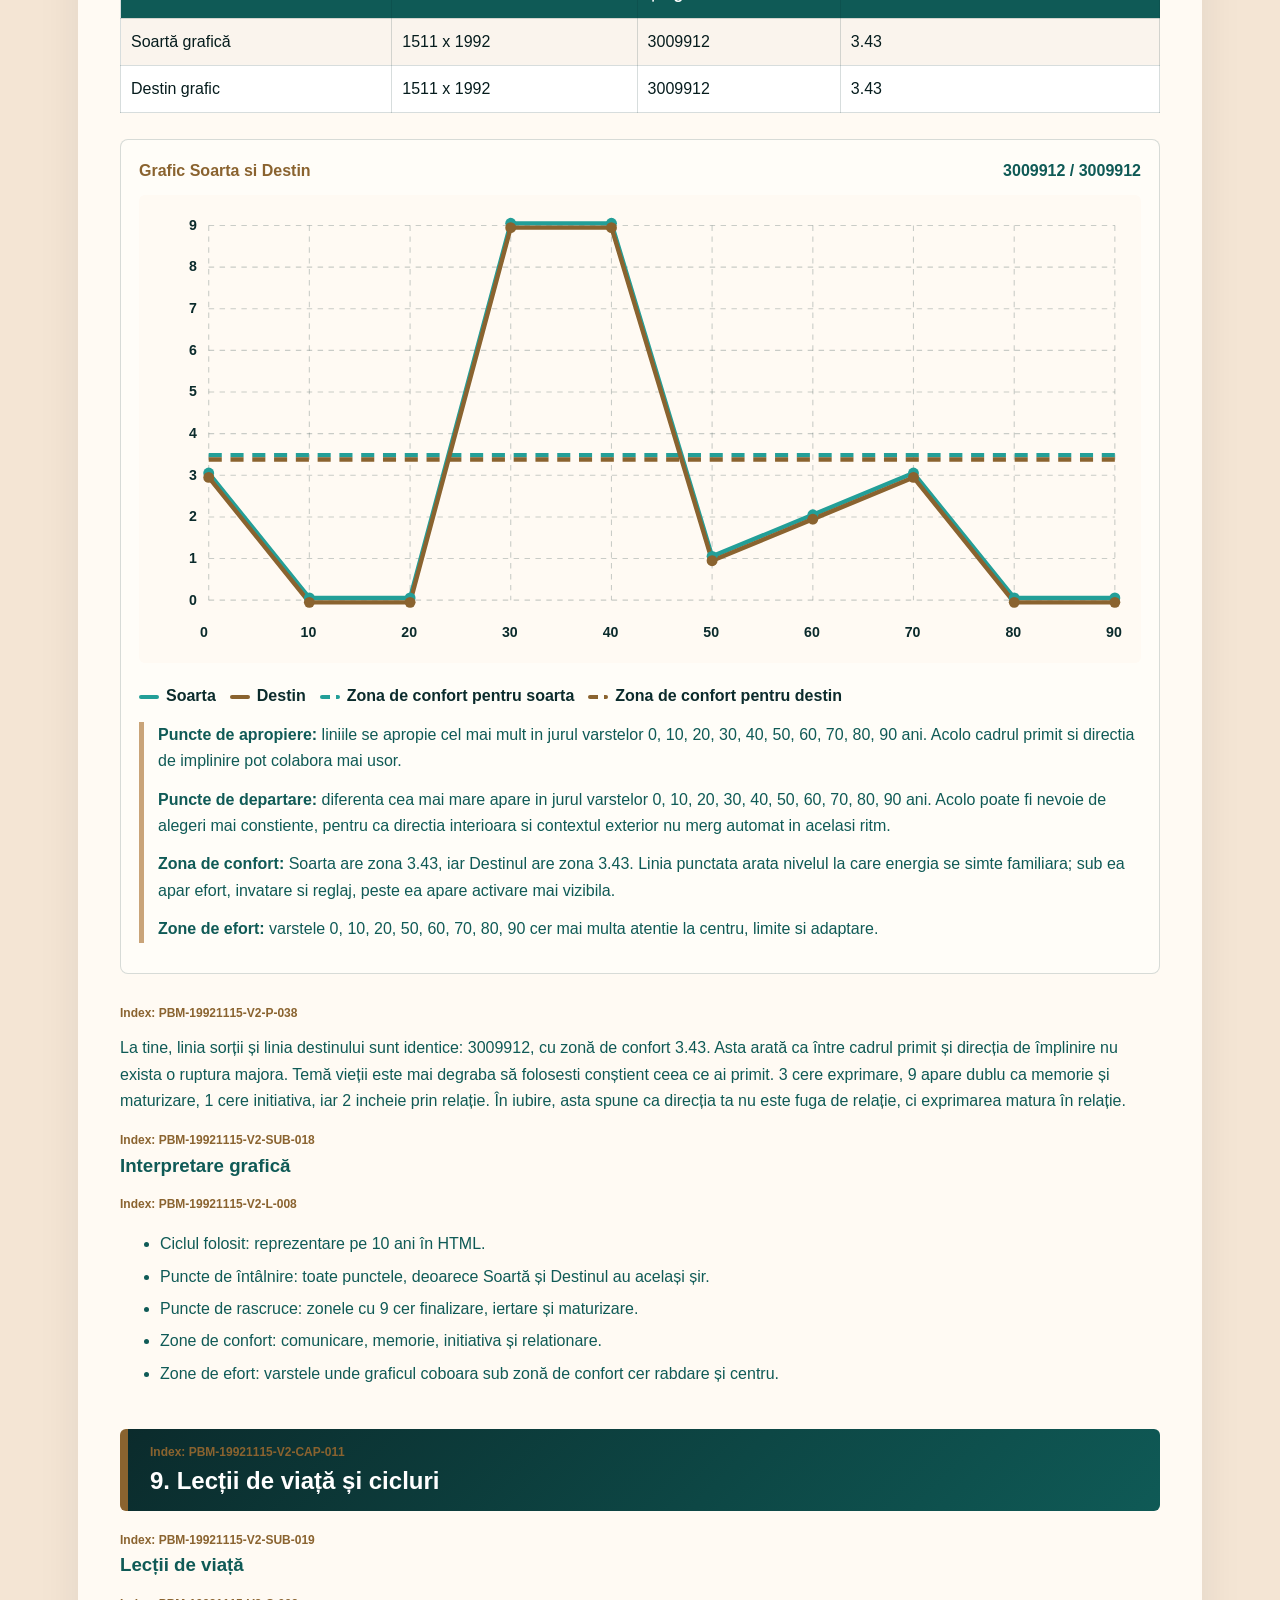
==== commit 79809733: "Update Pataki numerology report layout" ====
--- a/test HTML/output/1992-11-15-pataki-bogdan-marius.html
+++ b/test HTML/output/1992-11-15-pataki-bogdan-marius.html
@@ -140,6 +140,76 @@
       background: var(--teal);
       color: white;
       text-align: left;
+      overflow-wrap: normal;
+      word-break: normal;
+      hyphens: none;
+    }
+    .table-vibratii-esentiale th:nth-child(1),
+    .table-vibratii-esentiale td:nth-child(1) {
+      width: 18%;
+    }
+    .table-vibratii-esentiale th:nth-child(2),
+    .table-vibratii-esentiale td:nth-child(2) {
+      width: 22%;
+    }
+    .table-vibratii-esentiale th:nth-child(3),
+    .table-vibratii-esentiale td:nth-child(3) {
+      width: 17%;
+    }
+    .table-vibratii-esentiale th:nth-child(4),
+    .table-vibratii-esentiale td:nth-child(4) {
+      width: 12%;
+    }
+    .table-vibratii-esentiale th:nth-child(5),
+    .table-vibratii-esentiale td:nth-child(5) {
+      width: 31%;
+    }
+    .table-scara-bunastarii th:nth-child(1),
+    .table-scara-bunastarii td:nth-child(1) {
+      width: 8%;
+    }
+    .table-scara-bunastarii th:nth-child(2),
+    .table-scara-bunastarii td:nth-child(2) {
+      width: 11%;
+      white-space: nowrap;
+      overflow-wrap: normal;
+      word-break: normal;
+    }
+    .table-scara-bunastarii th:nth-child(3),
+    .table-scara-bunastarii td:nth-child(3) {
+      width: 20%;
+    }
+    .table-scara-bunastarii th:nth-child(4),
+    .table-scara-bunastarii td:nth-child(4) {
+      width: 19%;
+    }
+    .table-scara-bunastarii th:nth-child(5),
+    .table-scara-bunastarii td:nth-child(5) {
+      width: 10%;
+    }
+    .table-scara-bunastarii th:nth-child(6),
+    .table-scara-bunastarii td:nth-child(6) {
+      width: 32%;
+    }
+    .table-ciclu-9-ani th:nth-child(1),
+    .table-ciclu-9-ani td:nth-child(1) {
+      width: 11%;
+    }
+    .table-ciclu-9-ani th:nth-child(2),
+    .table-ciclu-9-ani td:nth-child(2) {
+      width: 11%;
+    }
+    .table-ciclu-9-ani th:nth-child(3),
+    .table-ciclu-9-ani td:nth-child(3) {
+      width: 15%;
+    }
+    .table-ciclu-9-ani th:nth-child(4),
+    .table-ciclu-9-ani td:nth-child(4) {
+      width: 11%;
+    }
+    .table-ciclu-9-ani th:nth-child(5),
+    .table-ciclu-9-ani td:nth-child(5) {
+      width: 52%;
     }
     tr:nth-child(even) td {
       background: rgba(244, 229, 212, 0.42);
@@ -266,10 +336,26 @@
     }
     .legend-soarta { background: var(--aqua); }
     .legend-destin { background: var(--gold); }
-    .legend-comfort { background: var(--sand); }
+    .legend-soarta-comfort {
+      background: repeating-linear-gradient(
+        90deg,
+        var(--aqua) 0 10px,
+        transparent 10px 16px
+      );
+    }
+    .legend-destin-comfort {
+      background: repeating-linear-gradient(
+        90deg,
+        var(--gold) 0 10px,
+        transparent 10px 16px
+      );
+    }
     .chart-interpretation {
       border-left: 5px solid var(--sand);
       padding-left: 14px;
+    }
+    ul, li {
+      color: var(--teal);
     }
     li { margin: 6px 0; }
     @media (max-width: 1100px) {
@@ -302,7 +388,7 @@
 <a href="#sectiune-5">4. Matricea numerologica</a>
 <a href="#sectiune-6">5. Scara bunastarii</a>
 <a href="#sectiune-7">6. Numele</a>
-<a href="#sectiune-8">7. Oportunitati, provocari si pinacluri</a>
+<a href="#sectiune-8">7. Pinacluri: oportunitati si provocari</a>
 <a href="#sectiune-9">8. Soarta si destinul</a>
 <a href="#sectiune-10">9. Lectii de viata si cicluri</a>
 <a href="#sectiune-11">10. Ezoterism si aplicabilitate</a>
@@ -371,7 +457,7 @@
 <p>Datele de bază arată felul în care ziua, luna, anul și suma totală a datei creeaza fundatia lucrării. Pentru tine, toate drumurile importante duc spre 6, 2, 3, 8, 9 și calea 29.</p>
 <h3><span class="heading-index">Index: PBM-19921115-V2-SUB-003</span><span>Vibrații esențiale</span></h3>
 <div class="index">Index: PBM-19921115-V2-T-001</div>
-<div class="table-wrap"><table>
+<div class="table-wrap"><table class="table-vibratii-esentiale">
 <tr><th>Vibratie</th><th>Formula</th><th>Calcul</th><th>Rezultat</th><th>Descriere scurtă</th></tr>
 <tr><td>Interioară</td><td>ziua redusa</td><td>1 + 5 = 6</td><td>6</td><td>armonie, iubire, familie, responsabilitate afectiva</td></tr>
 <tr><td>Exterioară</td><td>luna redusa</td><td>1 + 1 = 2</td><td>2</td><td>cooperare, sensibilitate, tact, oglindire</td></tr>
@@ -486,21 +572,30 @@
 <div class="index">Index: PBM-19921115-V2-P-029</div>
 <p>Scară bunăstării foloseste valorile din matrice. Ea arată unde energia curge natural și unde trebuie ajutata prin exercitiu, disciplina și alegere conștientă.</p>
 <div class="index">Index: PBM-19921115-V2-T-009</div>
-<div class="table-wrap"><table>
+<div class="table-wrap"><table class="table-scara-bunastarii">
 <tr><th>Ordine</th><th>Tip</th><th>Denumire</th><th>Cantitate</th><th>Valoare totală</th><th>Observatie</th></tr>
 <tr><td>1</td><td>vector</td><td>Carieră 159</td><td>111111 / 5 / 9999</td><td>47</td><td>direcție foarte puternica prin voință, centru și finalizare</td></tr>
 <tr><td>2</td><td>vector</td><td>Creativitate 789</td><td>7 / - / 9999</td><td>43</td><td>creativitate prin profunzime și memorie</td></tr>
-<tr><td>3</td><td>vector</td><td>Bunastare materiala 369</td><td>- / - / 9999</td><td>36</td><td>materialitate sustinuta mai ales de 9</td></tr>
-<tr><td>4</td><td>vector</td><td>Spiritualitate 147</td><td>111111 / - / 7</td><td>13</td><td>căutare interioară prin voință și analiza</td></tr>
-<tr><td>5</td><td>vector</td><td>Scopuri 357</td><td>- / 5 / 7</td><td>12</td><td>scop atins prin centru și introspectie</td></tr>
-<tr><td>6</td><td>vector</td><td>Energie 123</td><td>111111 / 222 / -</td><td>12</td><td>energie mentala și relationala, exprimare de cultivat</td></tr>
-<tr><td>7</td><td>vector</td><td>Social 258</td><td>222 / 5 / -</td><td>11</td><td>nevoie de relație și centru, fără exces social</td></tr>
-<tr><td>8</td><td>vector</td><td>Voință 456</td><td>- / 5 / -</td><td>5</td><td>voință practică cere disciplina conștientă</td></tr>
+<tr><td>3</td><td>căsuță</td><td>9</td><td>9999</td><td>36</td><td>memorie, finalizare și profunzime foarte puternice</td></tr>
+<tr><td>4</td><td>vector</td><td>Bunastare materiala 369</td><td>- / - / 9999</td><td>36</td><td>materialitate sustinuta mai ales de 9</td></tr>
+<tr><td>5</td><td>vector</td><td>Spiritualitate 147</td><td>111111 / - / 7</td><td>13</td><td>căutare interioară prin voință și analiza</td></tr>
+<tr><td>6</td><td>vector</td><td>Scopuri 357</td><td>- / 5 / 7</td><td>12</td><td>scop atins prin centru și introspectie</td></tr>
+<tr><td>7</td><td>vector</td><td>Energie 123</td><td>111111 / 222 / -</td><td>12</td><td>energie mentala și relationala, exprimare de cultivat</td></tr>
+<tr><td>8</td><td>vector</td><td>Social 258</td><td>222 / 5 / -</td><td>11</td><td>nevoie de relație și centru, fără exces social</td></tr>
+<tr><td>9</td><td>căsuță</td><td>7</td><td>7</td><td>7</td><td>introspectie, analiza și nevoie de sens</td></tr>
+<tr><td>10</td><td>căsuță</td><td>1</td><td>111111</td><td>6</td><td>voință mentala intensa, initiativa și forță de pornire</td></tr>
+<tr><td>11</td><td>căsuță</td><td>2</td><td>222</td><td>6</td><td>sensibilitate relationala și receptivitate</td></tr>
+<tr><td>12</td><td>vector</td><td>Voință 456</td><td>- / 5 / -</td><td>5</td><td>voință practică cere disciplina conștientă</td></tr>
+<tr><td>13</td><td>căsuță</td><td>5</td><td>5</td><td>5</td><td>centru personal și capacitate de adaptare</td></tr>
+<tr><td>14</td><td>căsuță</td><td>3</td><td>-</td><td>0</td><td>exprimarea directa trebuie cultivata conștient</td></tr>
+<tr><td>15</td><td>căsuță</td><td>4</td><td>-</td><td>0</td><td>structura și disciplina cer antrenament practic</td></tr>
+<tr><td>16</td><td>căsuță</td><td>6</td><td>-</td><td>0</td><td>armonia afectiva stabila cere educare și limite</td></tr>
+<tr><td>17</td><td>căsuță</td><td>8</td><td>-</td><td>0</td><td>asumarea materiala și autoritatea se construiesc prin exercitiu</td></tr>
 </table></div>
 <div class="index">Index: PBM-19921115-V2-P-030</div>
-<p>Prima treapta este carieră, cu valoarea 47, construita din foarte mult 1, un 5 central și mult 9. Asta nu inseamna doar profesie, ci direcție de viață: ai nevoie să simti ca mergi undeva, ca finalizezi, ca lasi ceva în urma. În relații, femeia potrivită nu îți anuleaza direcția, ci o respecta; iar tu ai de invatat să nu sacrifici iubirea pentru ambitie, dar nici ambitia pentru dependenta afectiva.</p>
+<p>Prima treapta este carieră, cu valoarea 47, construita din foarte mult 1, un 5 central și mult 9. Asta nu inseamna doar profesie, ci direcție de viață: ai nevoie să simti ca mergi undeva, ca finalizezi, ca lasi ceva în urma. Faptul ca scară completa include și casutele separate arată mai limpede de unde vine forță: 9 este foarte sus, iar 1 și 2 sustin miscarea prin voință și sensibilitate. În relații, femeia potrivită nu îți anuleaza direcția, ci o respecta; iar tu ai de invatat să nu sacrifici iubirea pentru ambitie, dar nici ambitia pentru dependenta afectiva.</p>
 <div class="index">Index: PBM-19921115-V2-P-031</div>
-<p>Vectorul vointei este cel mai slab, cu valoarea 5, pentru ca lipsesc 4 și 6. Aici este cheia practică: ceea ce simti trebuie transformat în rutina, limite, corp, program și fapte. În viață amoroasa, promisiunile și intensitatea trebuie coborate în gesturi concrete: prezenta, consecventa, sinceritate și asumare.</p>
+<p>La bază scarii apar casutele goale 3, 4, 6 și 8, fiecare cu valoarea 0. Acestea nu arată lipsa de posibilitate, ci zone care trebuie invatate conștient: exprimare, structura, armonie afectiva stabila și asumare materiala. Vectorul vointei are valoarea 5, pentru ca se sprijina doar pe centrul 5, fără 4 și 6. Aici este cheia practică: ceea ce simti trebuie transformat în rutina, limite, corp, program și fapte. În viață amoroasa, promisiunile și intensitatea trebuie coborate în gesturi concrete: prezenta, consecventa, sinceritate și asumare.</p>
 <h2 id="sectiune-7"><span class="heading-index">Index: PBM-19921115-V2-CAP-008</span><span>6. Numele</span></h2>
 <div class="index">Index: PBM-19921115-V2-P-032</div>
 <p>Numele arată forma sociala prin care energia nașterii se exprima. Pentru această versiune, pastrez numele complet Pataki Bogdan Marius și includ explicit numele activ cerut, Pelican.</p>
@@ -551,9 +646,31 @@
 </div>
 <div class="index">Index: PBM-19921115-V2-P-035</div>
 <p>Numele completeaza multe goluri din data: aduce 3, 4 și 6, adica expresie, structura și armonie afectiva. Asta inseamna ca prin identitatea sociala, prin felul în care esti chemat și prin rolurile pe care ti le asumi, poți invata exact ce data cere să fie cultivat. Numele nu rezolva automat, dar ofera instrumente.</p>
-<h2 id="sectiune-8"><span class="heading-index">Index: PBM-19921115-V2-CAP-009</span><span>7. Oportunități, provocări și pinacluri</span></h2>
+<h2 id="sectiune-8"><span class="heading-index">Index: PBM-19921115-V2-CAP-009</span><span>7. Pinacluri: oportunități și provocări</span></h2>
 <div class="index">Index: PBM-19921115-V2-P-036</div>
 <p>Valorile folosite sunt: zi 6, luna 2, an cosmic total 3, destin 2. În 2026 ai 33 de ani pana la aniversarea din 15 noiembrie și intri în zonă de final a primului pinaclu, aproape de trecerea spre al doilea.</p>
+<h3><span class="heading-index">Index: PBM-19921115-V2-SUB-015</span><span>Oportunități</span></h3>
+<div class="index">Index: PBM-19921115-V2-L-005</div>
+<ul>
+<li>O1: 2 + 6 = 8</li>
+<li>O2: 6 + 3 = 9</li>
+<li>O3: 8 + 9 = 17 -&gt; 8</li>
+<li>O4: 2 + 3 = 5</li>
+</ul>
+<h3><span class="heading-index">Index: PBM-19921115-V2-SUB-016</span><span>Provocări</span></h3>
+<div class="index">Index: PBM-19921115-V2-L-006</div>
+<ul>
+<li>P1: |6 - 2| = 4</li>
+<li>P2: |6 - 3| = 3</li>
+<li>P3: |4 - 3| = 1</li>
+<li>P4: |2 - 3| = 1</li>
+</ul>
+<h3><span class="heading-index">Index: PBM-19921115-V2-SUB-017</span><span>Pinacluri</span></h3>
+<div class="index">Index: PBM-19921115-V2-L-007</div>
+<ul>
+<li>Primul pinaclu: 36 - vibrația destinului 2 = 34, deci prima etapa merge de la 0 la 34 de ani.</li>
+<li>Urmatoarele pinacluri se calculeaza din 9 în 9 ani: 34 + 9 = 43, apoi 43 + 9 = 52, iar al patrulea pinaclu incepe după 52 de ani.</li>
+</ul>
 <div class="index">Index: PBM-19921115-V2-T-013</div>
 <div class="table-wrap"><table>
 <tr><th>Pinaclu</th><th>Perioadă</th><th>Oportunitate</th><th>Provocare</th><th>Interpretare</th></tr>
@@ -564,22 +681,6 @@
 </table></div>
 <div class="index">Index: PBM-19921115-V2-P-037</div>
 <p>Bogdan, primul pinaclu 8 te formeaza prin responsabilitate. Provocarea 4 cere structura, ceea ce se leaga perfect de temă relatiei: fără claritate, iubirea poate deveni teren de presiune. Al doilea pinaclu, care se apropie, aduce oportunitatea 9: inchideri, sens, maturizare. Provocarea 3 îți cere să comunici mai limpede, mai cald și mai direct.</p>
-<h3><span class="heading-index">Index: PBM-19921115-V2-SUB-015</span><span>Oportunități</span></h3>
-<div class="index">Index: PBM-19921115-V2-L-005</div>
-<ul>
-<li>O1: 2 + 6 = 8</li>
-<li>O2: 6 + 3 = 9</li>
-<li>O3: 8 + 9 = 17 -&gt; 8</li>
-<li>O4: 2 + 3 = 5</li>
-</ul>
-<h3><span class="heading-index">Index: PBM-19921115-V2-SUB-016</span><span>Provocări</span></h3>
-<div class="index">Index: PBM-19921115-V2-L-006</div>
-<ul>
-<li>P1: |6 - 2| = 4</li>
-<li>P2: |6 - 3| = 3</li>
-<li>P3: |4 - 3| = 1</li>
-<li>P4: |2 - 3| = 1</li>
-</ul>
 <h2 id="sectiune-9"><span class="heading-index">Index: PBM-19921115-V2-CAP-010</span><span>8. Soartă și destinul</span></h2>
 <div class="index">Index: PBM-19921115-V2-T-014</div>
 <div class="table-wrap"><table>
@@ -595,35 +696,36 @@
   </div>
   <svg viewBox="0 0 920 430" role="img" aria-label="Grafic Soarta si Destin">
     <g class="grid"><line x1="64" y1="372.0" x2="896" y2="372.0" /><text x="46" y="376.0">0</text><line x1="64" y1="333.8" x2="896" y2="333.8" /><text x="46" y="337.8">1</text><line x1="64" y1="295.6" x2="896" y2="295.6" /><text x="46" y="299.6">2</text><line x1="64" y1="257.3" x2="896" y2="257.3" /><text x="46" y="261.3">3</text><line x1="64" y1="219.1" x2="896" y2="219.1" /><text x="46" y="223.1">4</text><line x1="64" y1="180.9" x2="896" y2="180.9" /><text x="46" y="184.9">5</text><line x1="64" y1="142.7" x2="896" y2="142.7" /><text x="46" y="146.7">6</text><line x1="64" y1="104.4" x2="896" y2="104.4" /><text x="46" y="108.4">7</text><line x1="64" y1="66.2" x2="896" y2="66.2" /><text x="46" y="70.2">8</text><line x1="64" y1="28.0" x2="896" y2="28.0" /><text x="46" y="32.0">9</text><line x1="64.0" y1="28" x2="64.0" y2="372" /><text x="56.0" y="406">0</text><line x1="156.4" y1="28" x2="156.4" y2="372" /><text x="148.4" y="406">10</text><line x1="248.9" y1="28" x2="248.9" y2="372" /><text x="240.9" y="406">20</text><line x1="341.3" y1="28" x2="341.3" y2="372" /><text x="333.3" y="406">30</text><line x1="433.8" y1="28" x2="433.8" y2="372" /><text x="425.8" y="406">40</text><line x1="526.2" y1="28" x2="526.2" y2="372" /><text x="518.2" y="406">50</text><line x1="618.7" y1="28" x2="618.7" y2="372" /><text x="610.7" y="406">60</text><line x1="711.1" y1="28" x2="711.1" y2="372" /><text x="703.1" y="406">70</text><line x1="803.6" y1="28" x2="803.6" y2="372" /><text x="795.6" y="406">80</text><line x1="896.0" y1="28" x2="896.0" y2="372" /><text x="888.0" y="406">90</text></g>
-    <polyline class="comfort soarta-comfort" points="64,233.9 896,233.9" />
-    <polyline class="comfort destin-comfort" points="64,247.9 896,247.9" />
-    <polyline class="line soarta-line" points="64.0,257.3 156.4,372.0 248.9,372.0 341.3,28.0 433.8,28.0 526.2,333.8 618.7,295.6 711.1,257.3 803.6,372.0 896.0,372.0" />
-    <polyline class="line destin-line" points="64.0,257.3 156.4,372.0 248.9,372.0 341.3,28.0 433.8,28.0 526.2,333.8 618.7,295.6 711.1,257.3 803.6,372.0 896.0,372.0" />
-    <circle class="soarta-dot" cx="64.0" cy="257.3" r="5" />
-<circle class="soarta-dot" cx="156.4" cy="372.0" r="5" />
-<circle class="soarta-dot" cx="248.9" cy="372.0" r="5" />
-<circle class="soarta-dot" cx="341.3" cy="28.0" r="5" />
-<circle class="soarta-dot" cx="433.8" cy="28.0" r="5" />
-<circle class="soarta-dot" cx="526.2" cy="333.8" r="5" />
-<circle class="soarta-dot" cx="618.7" cy="295.6" r="5" />
-<circle class="soarta-dot" cx="711.1" cy="257.3" r="5" />
-<circle class="soarta-dot" cx="803.6" cy="372.0" r="5" />
-<circle class="soarta-dot" cx="896.0" cy="372.0" r="5" />
-    <circle class="destin-dot" cx="64.0" cy="257.3" r="5" />
-<circle class="destin-dot" cx="156.4" cy="372.0" r="5" />
-<circle class="destin-dot" cx="248.9" cy="372.0" r="5" />
-<circle class="destin-dot" cx="341.3" cy="28.0" r="5" />
-<circle class="destin-dot" cx="433.8" cy="28.0" r="5" />
-<circle class="destin-dot" cx="526.2" cy="333.8" r="5" />
-<circle class="destin-dot" cx="618.7" cy="295.6" r="5" />
-<circle class="destin-dot" cx="711.1" cy="257.3" r="5" />
-<circle class="destin-dot" cx="803.6" cy="372.0" r="5" />
-<circle class="destin-dot" cx="896.0" cy="372.0" r="5" />
+    <polyline class="comfort soarta-comfort" points="64,238.9 896,238.9" />
+    <polyline class="comfort destin-comfort" points="64,242.9 896,242.9" />
+    <polyline class="line soarta-line" points="64.0,255.3 156.4,370.0 248.9,370.0 341.3,26.0 433.8,26.0 526.2,331.8 618.7,293.6 711.1,255.3 803.6,370.0 896.0,370.0" />
+    <polyline class="line destin-line" points="64.0,259.3 156.4,374.0 248.9,374.0 341.3,30.0 433.8,30.0 526.2,335.8 618.7,297.6 711.1,259.3 803.6,374.0 896.0,374.0" />
+    <circle class="soarta-dot" cx="64.0" cy="255.3" r="5" />
+<circle class="soarta-dot" cx="156.4" cy="370.0" r="5" />
+<circle class="soarta-dot" cx="248.9" cy="370.0" r="5" />
+<circle class="soarta-dot" cx="341.3" cy="26.0" r="5" />
+<circle class="soarta-dot" cx="433.8" cy="26.0" r="5" />
+<circle class="soarta-dot" cx="526.2" cy="331.8" r="5" />
+<circle class="soarta-dot" cx="618.7" cy="293.6" r="5" />
+<circle class="soarta-dot" cx="711.1" cy="255.3" r="5" />
+<circle class="soarta-dot" cx="803.6" cy="370.0" r="5" />
+<circle class="soarta-dot" cx="896.0" cy="370.0" r="5" />
+    <circle class="destin-dot" cx="64.0" cy="259.3" r="5" />
+<circle class="destin-dot" cx="156.4" cy="374.0" r="5" />
+<circle class="destin-dot" cx="248.9" cy="374.0" r="5" />
+<circle class="destin-dot" cx="341.3" cy="30.0" r="5" />
+<circle class="destin-dot" cx="433.8" cy="30.0" r="5" />
+<circle class="destin-dot" cx="526.2" cy="335.8" r="5" />
+<circle class="destin-dot" cx="618.7" cy="297.6" r="5" />
+<circle class="destin-dot" cx="711.1" cy="259.3" r="5" />
+<circle class="destin-dot" cx="803.6" cy="374.0" r="5" />
+<circle class="destin-dot" cx="896.0" cy="374.0" r="5" />
   </svg>
   <div class="chart-legend">
     <span><i class="legend-soarta"></i>Soarta</span>
     <span><i class="legend-destin"></i>Destin</span>
-    <span><i class="legend-comfort"></i>Zone de confort</span>
+    <span><i class="legend-soarta-comfort"></i>Zona de confort pentru soarta</span>
+    <span><i class="legend-destin-comfort"></i>Zona de confort pentru destin</span>
   </div>
   <div class="chart-interpretation">
     <p><strong>Puncte de apropiere:</strong> liniile se apropie cel mai mult in jurul varstelor 0, 10, 20, 30, 40, 50, 60, 70, 80, 90 ani. Acolo cadrul primit si directia de implinire pot colabora mai usor.</p>
@@ -635,8 +737,8 @@
 
 <div class="index">Index: PBM-19921115-V2-P-038</div>
 <p>La tine, linia sorții și linia destinului sunt identice: 3009912, cu zonă de confort 3.43. Asta arată ca între cadrul primit și direcția de împlinire nu exista o ruptura majora. Temă vieții este mai degraba să folosesti conștient ceea ce ai primit. 3 cere exprimare, 9 apare dublu ca memorie și maturizare, 1 cere initiativa, iar 2 incheie prin relație. În iubire, asta spune ca direcția ta nu este fuga de relație, ci exprimarea matura în relație.</p>
-<h3><span class="heading-index">Index: PBM-19921115-V2-SUB-017</span><span>Interpretare grafică</span></h3>
-<div class="index">Index: PBM-19921115-V2-L-007</div>
+<h3><span class="heading-index">Index: PBM-19921115-V2-SUB-018</span><span>Interpretare grafică</span></h3>
+<div class="index">Index: PBM-19921115-V2-L-008</div>
 <ul>
 <li>Ciclul folosit: reprezentare pe 10 ani în HTML.</li>
 <li>Puncte de întâlnire: toate punctele, deoarece Soartă și Destinul au același șir.</li>
@@ -645,7 +747,7 @@
 <li>Zone de efort: varstele unde graficul coboara sub zonă de confort cer rabdare și centru.</li>
 </ul>
 <h2 id="sectiune-10"><span class="heading-index">Index: PBM-19921115-V2-CAP-011</span><span>9. Lecții de viață și cicluri</span></h2>
-<h3><span class="heading-index">Index: PBM-19921115-V2-SUB-018</span><span>Lecții de viață</span></h3>
+<h3><span class="heading-index">Index: PBM-19921115-V2-SUB-019</span><span>Lecții de viață</span></h3>
 <div class="index">Index: PBM-19921115-V2-C-003</div>
 <pre>15 x 11 x 1992 = 328680</pre>
 <div class="index">Index: PBM-19921115-V2-T-015</div>
@@ -658,30 +760,30 @@
 <tr><td>8</td><td>repetitie a asumarii</td><td>verifica faptele, nu doar intentia</td></tr>
 <tr><td>0</td><td>pauza, potential, resetare</td><td>lasa spațiu între impuls și decizie</td></tr>
 </table></div>
-<h3><span class="heading-index">Index: PBM-19921115-V2-SUB-019</span><span>Ciclul de 9 ani</span></h3>
+<h3><span class="heading-index">Index: PBM-19921115-V2-SUB-020</span><span>Ciclul de 9 ani</span></h3>
 <div class="index">Index: PBM-19921115-V2-T-016</div>
-<div class="table-wrap"><table>
-<tr><th>An</th><th>Vârstă</th><th>An personal</th><th>Interpretare</th></tr>
-<tr><td>2021</td><td>29</td><td>4</td><td>structura, munca, disciplina</td></tr>
-<tr><td>2022</td><td>30</td><td>5</td><td>schimbare și libertate</td></tr>
-<tr><td>2023</td><td>31</td><td>6</td><td>iubire, familie, responsabilitate afectiva</td></tr>
-<tr><td>2024</td><td>32</td><td>7</td><td>analiza și retragere</td></tr>
-<tr><td>2025</td><td>33</td><td>8</td><td>asumare și rezultate</td></tr>
-<tr><td>2026</td><td>34</td><td>9</td><td>inchidere, sens, curatare emoțională</td></tr>
-<tr><td>2027</td><td>35</td><td>1</td><td>inceput nou</td></tr>
-<tr><td>2028</td><td>36</td><td>2</td><td>relație și cooperare</td></tr>
-<tr><td>2029</td><td>37</td><td>3</td><td>exprimare</td></tr>
-<tr><td>2030</td><td>38</td><td>4</td><td>constructie</td></tr>
-<tr><td>2031</td><td>39</td><td>5</td><td>schimbare</td></tr>
-<tr><td>2032</td><td>40</td><td>6</td><td>iubire și familie</td></tr>
-<tr><td>2033</td><td>41</td><td>7</td><td>analiza</td></tr>
-<tr><td>2034</td><td>42</td><td>8</td><td>forță și rezultate</td></tr>
-<tr><td>2035</td><td>43</td><td>9</td><td>finalizare</td></tr>
+<div class="table-wrap"><table class="table-ciclu-9-ani">
+<tr><th>An</th><th>Vârstă</th><th>An personal</th><th>Lectie</th><th>Interpretare</th></tr>
+<tr><td>2021</td><td>29</td><td>4</td><td>3</td><td>structura, munca, disciplina</td></tr>
+<tr><td>2022</td><td>30</td><td>5</td><td>2</td><td>schimbare și libertate</td></tr>
+<tr><td>2023</td><td>31</td><td>6</td><td>8</td><td>iubire, familie, responsabilitate afectiva</td></tr>
+<tr><td>2024</td><td>32</td><td>7</td><td>6</td><td>analiza și retragere</td></tr>
+<tr><td>2025</td><td>33</td><td>8</td><td>8</td><td>asumare și rezultate</td></tr>
+<tr><td>2026</td><td>34</td><td>9</td><td>0</td><td>inchidere, sens, curatare emoțională</td></tr>
+<tr><td>2027</td><td>35</td><td>1</td><td>3</td><td>inceput nou</td></tr>
+<tr><td>2028</td><td>36</td><td>2</td><td>2</td><td>relație și cooperare</td></tr>
+<tr><td>2029</td><td>37</td><td>3</td><td>8</td><td>exprimare</td></tr>
+<tr><td>2030</td><td>38</td><td>4</td><td>6</td><td>constructie</td></tr>
+<tr><td>2031</td><td>39</td><td>5</td><td>8</td><td>schimbare</td></tr>
+<tr><td>2032</td><td>40</td><td>6</td><td>0</td><td>iubire și familie</td></tr>
+<tr><td>2033</td><td>41</td><td>7</td><td>3</td><td>analiza</td></tr>
+<tr><td>2034</td><td>42</td><td>8</td><td>2</td><td>forță și rezultate</td></tr>
+<tr><td>2035</td><td>43</td><td>9</td><td>8</td><td>finalizare</td></tr>
 </table></div>
 <div class="index">Index: PBM-19921115-V2-P-039</div>
 <p>Anul personal 2026 este 9, deci este un an bun pentru inchideri, curatare și intelegere. În temă amoroasa, asta poate insemna să nu repeti aceeasi poveste doar pentru ca este familiara. 9 cere să extragi lectia și să faci loc pentru un ciclu mai limpede.</p>
 <h2 id="sectiune-11"><span class="heading-index">Index: PBM-19921115-V2-CAP-012</span><span>10. Ezoterism și aplicabilitate</span></h2>
-<h3><span class="heading-index">Index: PBM-19921115-V2-SUB-020</span><span>Cod ezoteric</span></h3>
+<h3><span class="heading-index">Index: PBM-19921115-V2-SUB-021</span><span>Cod ezoteric</span></h3>
 <div class="index">Index: PBM-19921115-V2-C-004</div>
 <pre>15111992</pre>
 <div class="index">Index: PBM-19921115-V2-T-017</div>
@@ -691,7 +793,7 @@
 </table></div>
 <div class="index">Index: PBM-19921115-V2-P-040</div>
 <p>Codul principal iese 0, deci calculul se opreste aici. Pentru tine, asta poate fi citit ca un semn de prudență: nu forță semnele, nu cauta raspunsuri ascunse acolo unde viață îți cere fapte clare. În iubire, cea mai buna intuitie este verificata prin comportament concret.</p>
-<h3><span class="heading-index">Index: PBM-19921115-V2-SUB-021</span><span>Aplicabilitate profesionala - Tarot</span></h3>
+<h3><span class="heading-index">Index: PBM-19921115-V2-SUB-022</span><span>Aplicabilitate profesionala - Tarot</span></h3>
 <div class="index">Index: PBM-19921115-V2-T-018</div>
 <div class="table-wrap"><table>
 <tr><th>Aplicabil</th><th>Calcul</th><th>Arcana Tarot</th><th>Valenta constructiva</th><th>Valenta de umbra</th></tr>
@@ -701,11 +803,11 @@
 <div class="index">Index: PBM-19921115-V2-P-041</div>
 <p>Aplicabilitatea buna este pe 11, adica masura, echilibru și corectitudine. Chiar și în viață amoroasa, această arcana spune ca ai nevoie de relații drepte: nu jocuri, nu manipulare, nu promisiuni neclare, ci fapte, limite și reciprocitate.</p>
 <h2 id="sectiune-12"><span class="heading-index">Index: PBM-19921115-V2-CAP-013</span><span>11. Concluzie finala</span></h2>
-<h3><span class="heading-index">Index: PBM-19921115-V2-SUB-022</span><span>Direcția principală</span></h3>
+<h3><span class="heading-index">Index: PBM-19921115-V2-SUB-023</span><span>Direcția principală</span></h3>
 <div class="index">Index: PBM-19921115-V2-P-042</div>
 <p>Bogdan, direcția principală este să transformi intensitatea afectiva în iubire matura. Ai o harta în care femeile și viață amoroasa sunt teme reale de învățare: nu pentru a te pierde în ele, ci pentru a invata alegerea, limitele, reciprocitatea și exprimarea clara.</p>
-<h3><span class="heading-index">Index: PBM-19921115-V2-SUB-023</span><span>Ce ai de cultivat</span></h3>
-<div class="index">Index: PBM-19921115-V2-L-008</div>
+<h3><span class="heading-index">Index: PBM-19921115-V2-SUB-024</span><span>Ce ai de cultivat</span></h3>
+<div class="index">Index: PBM-19921115-V2-L-009</div>
 <ul>
 <li>Comunicare clara, mai ales cand îți este frica să fii vulnerabil.</li>
 <li>Structura în relație: fapte, ritm, consecventa.</li>
@@ -713,8 +815,8 @@
 <li>Demnitate și respect de sine în față dorintei.</li>
 <li>Capacitatea de a inchide matur ce nu mai poate creste.</li>
 </ul>
-<h3><span class="heading-index">Index: PBM-19921115-V2-SUB-024</span><span>Ce ai de evitat</span></h3>
-<div class="index">Index: PBM-19921115-V2-L-009</div>
+<h3><span class="heading-index">Index: PBM-19921115-V2-SUB-025</span><span>Ce ai de evitat</span></h3>
+<div class="index">Index: PBM-19921115-V2-L-010</div>
 <ul>
 <li>Dependenta de validarea unei femei.</li>
 <li>Idealizarea unei relații doar pentru ca este intensa.</li>
@@ -722,14 +824,14 @@
 <li>Controlul mascat în grija.</li>
 <li>Repetarea unei povesti vechi din frica de singuratate.</li>
 </ul>
-<h3><span class="heading-index">Index: PBM-19921115-V2-SUB-025</span><span>Recomandare practică</span></h3>
+<h3><span class="heading-index">Index: PBM-19921115-V2-SUB-026</span><span>Recomandare practică</span></h3>
 <div class="index">Index: PBM-19921115-V2-P-043</div>
 <p>Recomandarea centrala este să lucrezi cu trei intrebari simple în orice relație: ce simt, ce este real și ce aleg concret? Prima întrebare îți respecta inima, a doua îți verifica mintea, iar a treia îți maturizeaza viață. Pentru tine, iubirea devine buna cand nu ramane doar emotie, ci devine alegere, cuvant și fapta.</p>
 <h2 id="sectiune-13"><span class="heading-index">Index: PBM-19921115-V2-CAP-014</span><span>12. Rubrici de test</span></h2>
 <div class="index">Index: PBM-19921115-V2-P-044</div>
 <p>Rubricile principale au fost completate după modelul lucrării Mihai: sinteză, vibrații, karma, matrice, scară bunăstării, nume, pinacluri, soartă și destin, cicluri, ezoterism și concluzie. Textul este de revizuit editorial dacă se doreste o versiune finala de arhiva.</p>
 <h2 id="sectiune-14"><span class="heading-index">Index: PBM-19921115-V2-CAP-015</span><span>13. Nota despre persoane</span></h2>
-<div class="index">Index: PBM-19921115-V2-L-010</div>
+<div class="index">Index: PBM-19921115-V2-L-011</div>
 <ul>
 <li>Numele folosit în analiza: Pataki Bogdan Marius.</li>
 <li>Numele activ cerut și interpretat separat: Pelican.</li>
@@ -751,7 +853,7 @@
 <tr><td>Ezoterism și aplicabilitate</td><td>knowledge_base/calcule/ezoterism/, knowledge_base/calcule/aplicabilitate-profesionala/</td></tr>
 </table></div>
 <h2 id="sectiune-16"><span class="heading-index">Index: PBM-19921115-V2-CAP-017</span><span>Rubrici incomplete și date de confirmat</span></h2>
-<div class="index">Index: PBM-19921115-V2-L-011</div>
+<div class="index">Index: PBM-19921115-V2-L-012</div>
 <ul>
 <li>Nume anterior / schimbat: de confirmat.</li>
 <li>Dacă Pelican este nume activ social, pseudonim sau prenume folosit efectiv: de confirmat.</li>
